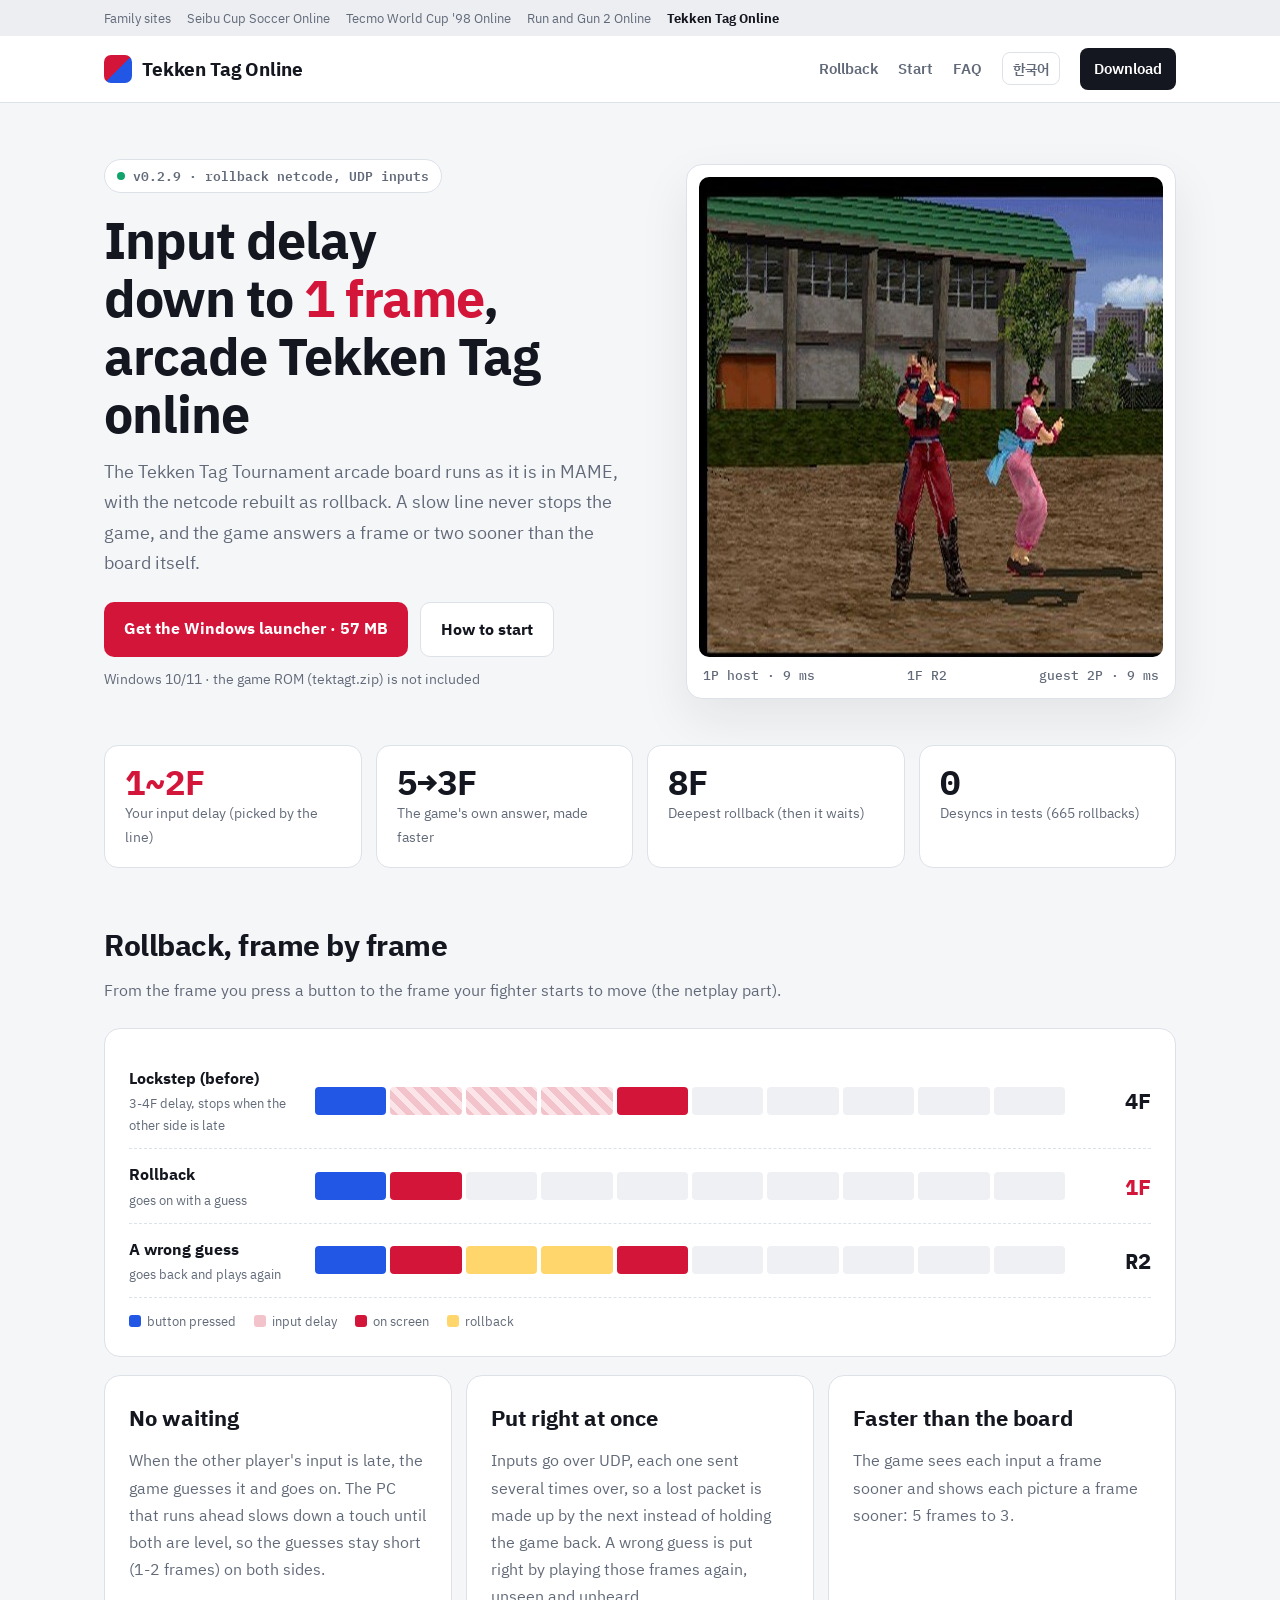
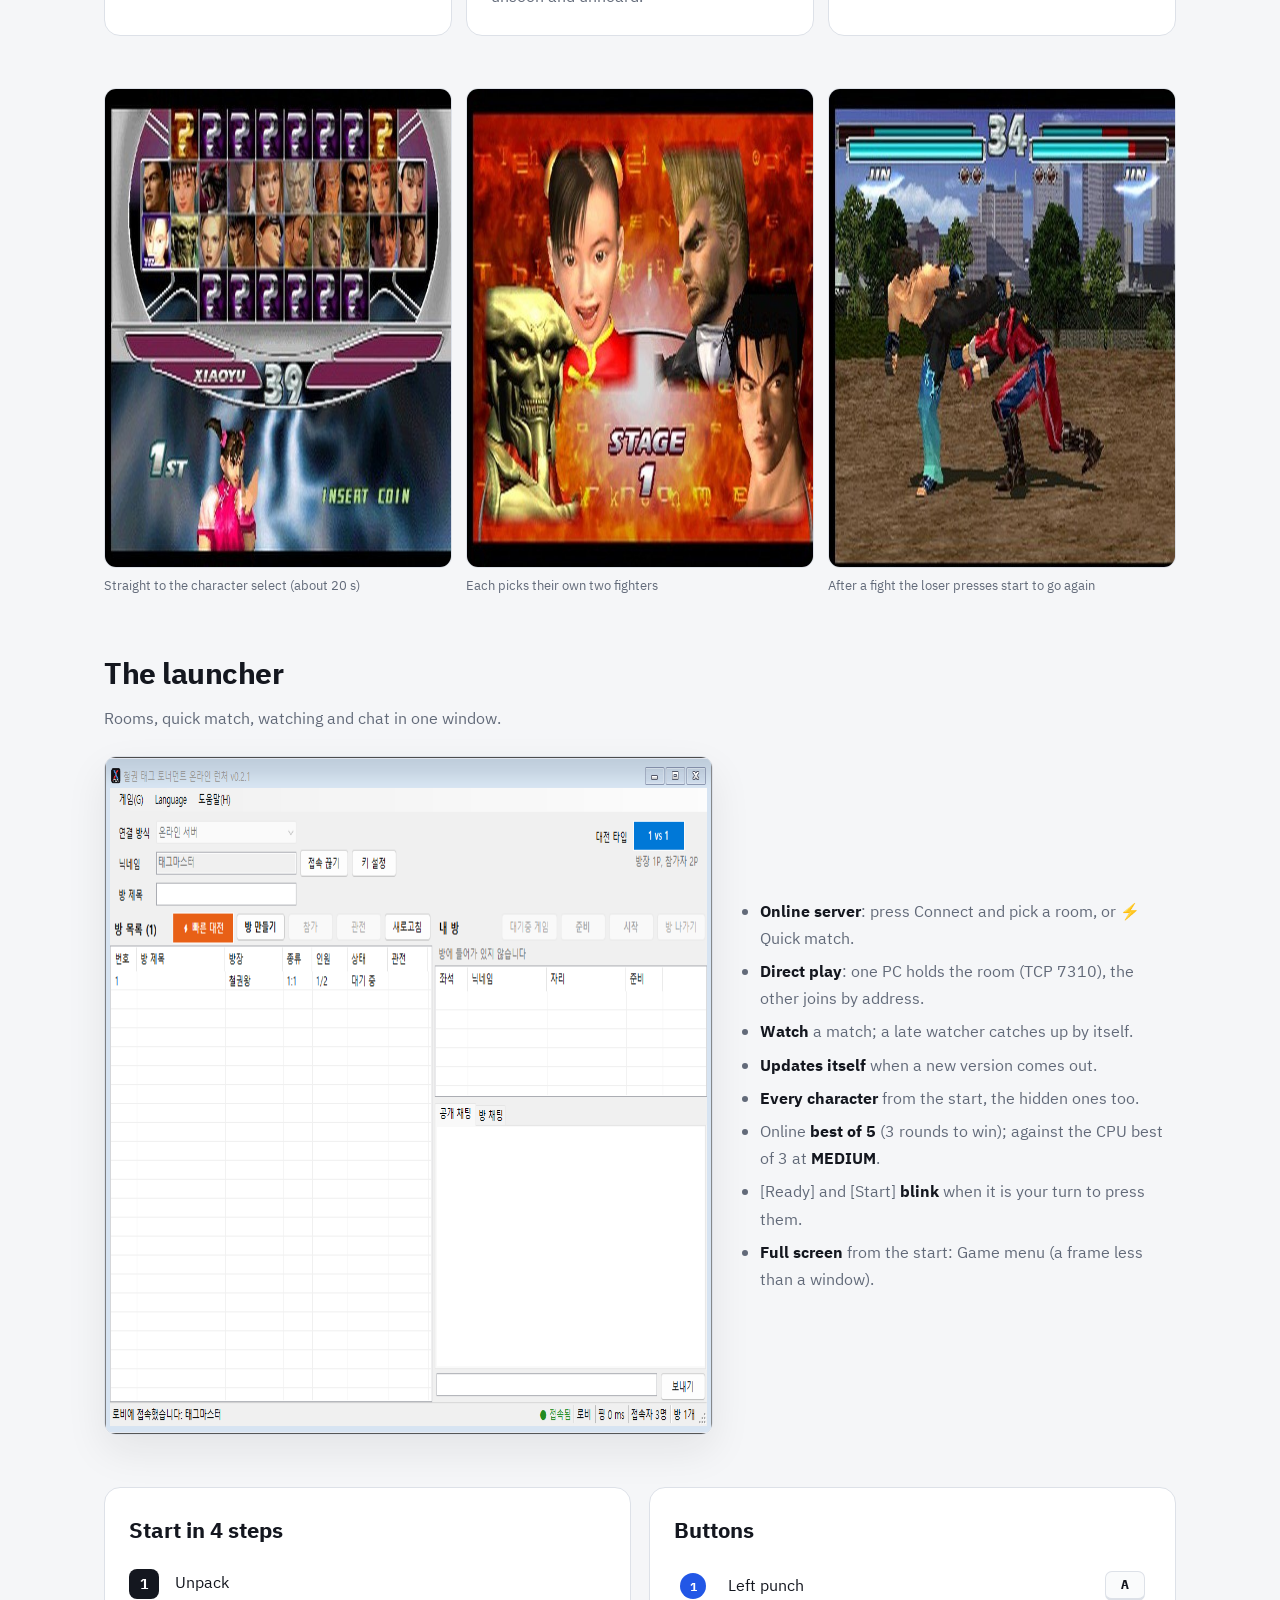
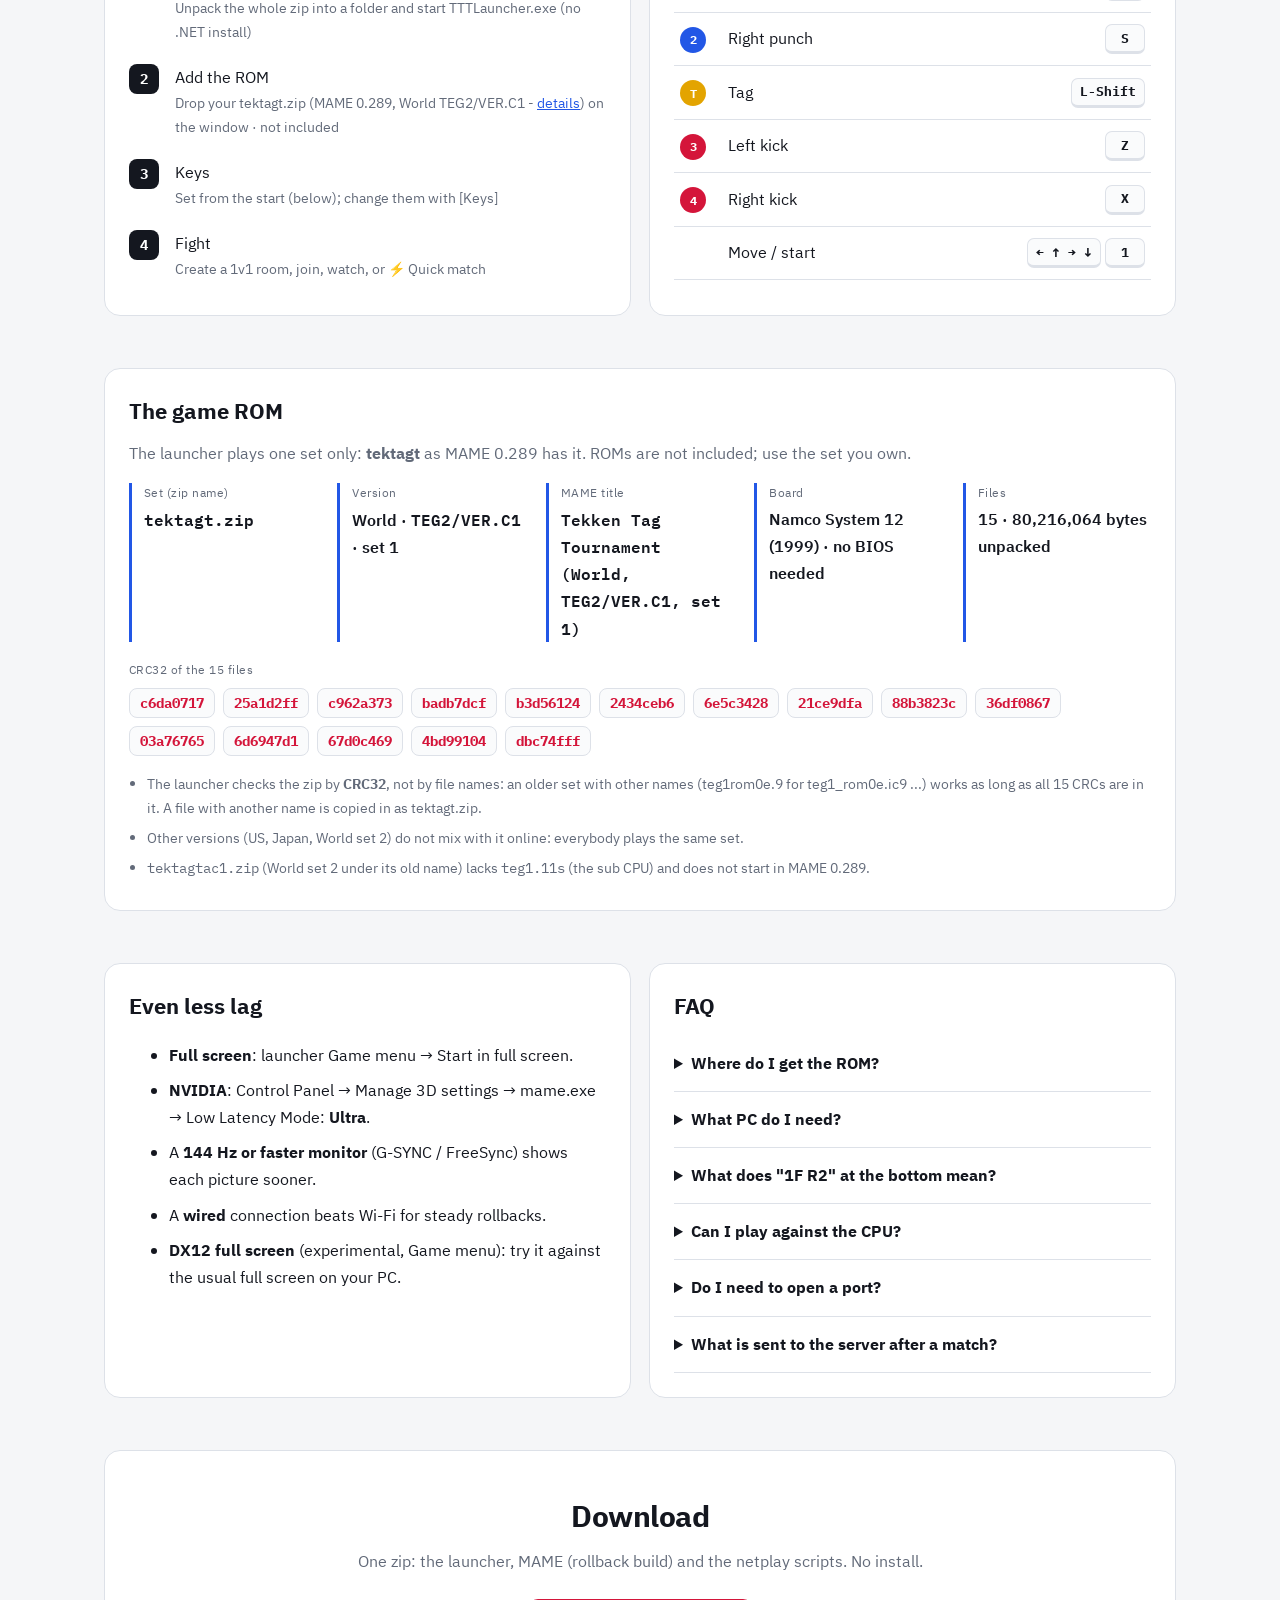
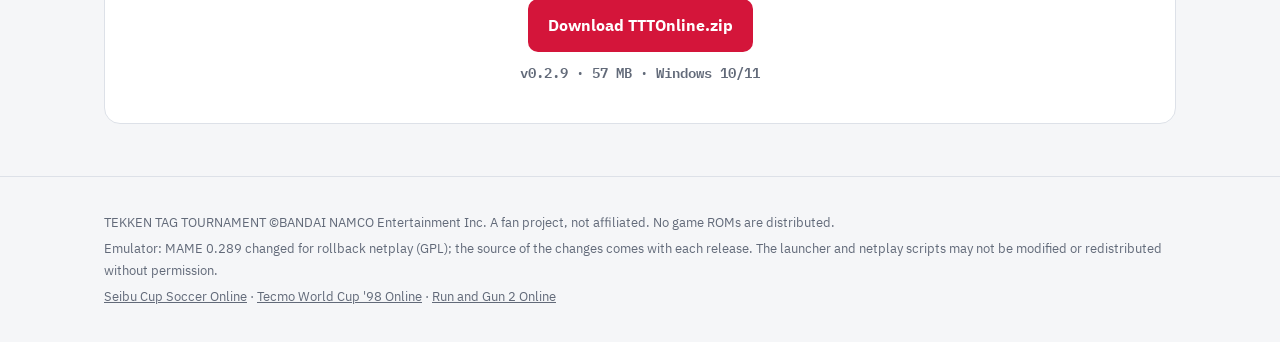
==== index.html @ 0d76d36f "Site: v0.2.9 features and FAQ Co-Authored-By: Claude Opus 5.5 <noreply@anthropic.com>" ====
﻿<!doctype html>
<html lang="ko">
<head>
<meta charset="utf-8">
<meta name="viewport" content="width=device-width,initial-scale=1">
<title>철권 태그 토너먼트 온라인 · 롤백 넷코드</title>
<meta name="description" content="오락실 철권 태그 토너먼트를 온라인 1:1로. 롤백 넷코드, 입력 지연 1~2프레임, 무설치 Windows 런처.">
<link rel="icon" href="favicon.svg" type="image/svg+xml">
<link rel="preconnect" href="https://fonts.googleapis.com"><link rel="preconnect" href="https://fonts.gstatic.com" crossorigin>
<link rel="stylesheet" href="https://fonts.googleapis.com/css2?family=IBM+Plex+Mono:wght@500;700&family=IBM+Plex+Sans+KR:wght@400;600;700&display=swap">
<link rel="stylesheet" href="style.css">
</head>
<body>
<div class="fam"><div class="wrap">
  <span data-en="Family sites">패밀리 사이트</span>
  <a href="https://seibucup.online/" data-en="Seibu Cup Soccer Online">세이부 컵 사커 온라인</a>
  <a href="https://twc98.seibucup.online/" data-en="Tecmo World Cup '98 Online">테크모 월드컵 98 온라인</a>
  <a href="https://rg2.seibucup.online/" data-en="Run and Gun 2 Online">런앤건2 온라인</a>
  <b data-en="Tekken Tag Online">철권 태그 온라인</b>
</div></div>

<nav><div class="wrap">
  <a class="logo" href="#"><i></i><span data-en="Tekken Tag Online">철권 태그 온라인</span></a>
  <div class="menu">
    <a href="#rollback" data-en="Rollback">롤백</a>
    <a href="#start" data-en="Start">시작하기</a>
    <a href="#faq" data-en="FAQ">자주 묻는 질문</a>
    <button id="lang" type="button">English</button>
    <a class="dl dlbtn" href="#download" data-en="Download">다운로드</a>
  </div>
</div></nav>

<header class="wrap hero">
  <div>
    <span class="pill"><b></b><span data-en="v0.2.9 · rollback netcode, UDP inputs">v0.2.9 · 롤백 넷코드 · UDP 입력</span></span>
    <h1 data-en="Input delay down to <em>1 frame</em>,<br>arcade Tekken Tag online">입력 지연 <em>1프레임</em>까지,<br>오락실 철권 태그 온라인</h1>
    <p class="lead" data-en="The Tekken Tag Tournament arcade board runs as it is in MAME, with the netcode rebuilt as rollback. A slow line never stops the game, and the game answers a frame or two sooner than the board itself.">철권 태그 토너먼트 기판을 MAME로 그대로 돌리고, 넷코드는 롤백으로 다시 만들었습니다. 상대 회선이 늦어도 게임은 멈추지 않고, 게임 반응도 원래 기판보다 빨라졌습니다.</p>
    <div class="cta">
      <a class="btn p dlbtn" href="#download" data-en="Get the Windows launcher · 57 MB">Windows 런처 받기 · 57MB</a>
      <a class="btn s" href="#start" data-en="How to start">시작하는 법</a>
    </div>
    <p class="note" data-en="Windows 10/11 · the game ROM (tektagt.zip) is not included">Windows 10/11 · 게임 롬(tektagt.zip)은 들어 있지 않습니다</p>
  </div>
  <div class="shot"><img src="shot_fight.jpg" alt="" width="640" height="480"><div class="cap"><span data-en="1P host · 9 ms">1P 방장 · 9 ms</span><span>1F R2</span><span data-en="guest 2P · 9 ms">손님 2P · 9 ms</span></div></div>
</header>

<div class="wrap"><div class="kpis">
  <div class="kpi"><div class="v a">1~2F</div><div class="kl" data-en="Your input delay (picked by the line)">내 입력 지연 (회선에 맞춰 자동)</div></div>
  <div class="kpi"><div class="v">5→3F</div><div class="kl" data-en="The game's own answer, made faster">게임 자체 반응, 기판보다 빠르게</div></div>
  <div class="kpi"><div class="v">8F</div><div class="kl" data-en="Deepest rollback (then it waits)">최대 되감기 (넘으면 잠시 대기)</div></div>
  <div class="kpi"><div class="v">0</div><div class="kl" data-en="Desyncs in tests (665 rollbacks)">시험 중 어긋남 (되감기 665회)</div></div>
</div></div>

<section id="rollback"><div class="wrap">
  <h2 data-en="Rollback, frame by frame">프레임으로 보는 롤백</h2>
  <p class="sub" data-en="From the frame you press a button to the frame your fighter starts to move (the netplay part).">버튼을 누른 프레임부터 내 캐릭터가 움직이기 시작하는 프레임까지 (넷플레이가 더하는 부분).</p>
  <div class="card timeline">
    <div class="row"><div class="name"><span data-en="Lockstep (before)">예전 (락스텝)</span><small data-en="3-4F delay, stops when the other side is late">입력 지연 3~4F, 상대가 늦으면 멈춤</small></div><div class="frames"><i class="in"></i><i class="wait"></i><i class="wait"></i><i class="wait"></i><i class="out"></i><i></i><i></i><i></i><i></i><i></i></div><div class="val">4F</div></div>
    <div class="row"><div class="name"><span data-en="Rollback">롤백</span><small data-en="goes on with a guess">예측으로 먼저 진행</small></div><div class="frames"><i class="in"></i><i class="out"></i><i></i><i></i><i></i><i></i><i></i><i></i><i></i><i></i></div><div class="val" style="color:var(--acc)">1F</div></div>
    <div class="row"><div class="name"><span data-en="A wrong guess">예측이 틀리면</span><small data-en="goes back and plays again">되감아 다시 계산</small></div><div class="frames"><i class="in"></i><i class="out"></i><i class="rb"></i><i class="rb"></i><i class="out"></i><i></i><i></i><i></i><i></i><i></i></div><div class="val">R2</div></div>
    <div class="legend"><span style="--c:var(--acc2)" data-en="button pressed">버튼 누름</span><span style="--c:var(--wait)" data-en="input delay">입력 지연</span><span style="--c:var(--acc)" data-en="on screen">화면에 반영</span><span style="--c:var(--rb)" data-en="rollback">되감기</span></div>
  </div>
  <div class="grid3" style="margin-top:18px">
    <div class="card"><h3 data-en="No waiting">기다리지 않음</h3><p class="sub" style="margin:0" data-en="When the other player's input is late, the game guesses it and goes on. The PC that runs ahead slows down a touch until both are level, so the guesses stay short (1-2 frames) on both sides.">상대 입력이 늦으면 예측해서 계속 진행합니다. 앞서 나간 쪽이 아주 살짝 느려져 양쪽을 맞추므로, 예측이 양쪽 모두 1~2프레임으로 짧게 유지됩니다.</p></div>
    <div class="card"><h3 data-en="Put right at once">바로 바로잡기</h3><p class="sub" style="margin:0" data-en="Inputs go over UDP, each one sent several times over, so a lost packet is made up by the next instead of holding the game back. A wrong guess is put right by playing those frames again, unseen and unheard.">입력은 UDP로 여러 번 겹쳐 보내, 패킷 하나가 사라져도 다음 패킷이 채웁니다. 예측이 틀리면 그 프레임들을 화면과 소리 없이 다시 계산해 바로잡습니다.</p></div>
    <div class="card"><h3 data-en="Faster than the board">기판보다 빠른 반응</h3><p class="sub" style="margin:0" data-en="The game sees each input a frame sooner and shows each picture a frame sooner: 5 frames to 3.">게임이 입력을 한 프레임 일찍 읽고, 완성된 화면도 한 프레임 일찍 보여 줍니다. 5프레임 → 3프레임.</p></div>
  </div>
</div></section>

<section style="padding-top:0"><div class="wrap">
  <div class="grid3 gallery">
    <figure><img src="shot_select.jpg" alt="" width="640" height="480"><figcaption data-en="Straight to the character select (about 20 s)">캐릭터 선택까지 자동 (약 20초)</figcaption></figure>
    <figure><img src="shot_intro.jpg" alt="" width="640" height="480"><figcaption data-en="Each picks their own two fighters">캐릭터 두 명은 각자 선택</figcaption></figure>
    <figure><img src="shot_hit.jpg" alt="" width="640" height="480"><figcaption data-en="After a fight the loser presses start to go again">한 판이 끝나면 진 쪽이 시작 버튼으로 바로 재대결</figcaption></figure>
  </div>
</div></section>

<section id="start" style="padding-top:0"><div class="wrap">
  <h2 data-en="The launcher">런처</h2>
  <p class="sub" data-en="Rooms, quick match, watching and chat in one window.">방 만들기, 빠른 대전, 관전, 채팅을 한 창에서.</p>
  <div class="launcher">
    <img src="shot_launcher.png" alt="" width="996" height="679">
    <ul>
      <li data-en="<b>Online server</b>: press Connect and pick a room, or ⚡ Quick match.">⚡<b>빠른 대전</b> 또는 방 목록에서 골라 참가</li>
      <li data-en="<b>Direct play</b>: one PC holds the room (TCP 7310), the other joins by address.">서버 없이 <b>직접 연결</b>도 가능 (방장 TCP 7310)</li>
      <li data-en="<b>Watch</b> a match; a late watcher catches up by itself.">경기 <b>관전</b> · 늦게 들어와도 알아서 따라잡기</li>
      <li data-en="<b>Updates itself</b> when a new version comes out.">새 버전이 나오면 <b>자동 업데이트</b></li>
      <li data-en="<b>Every character</b> from the start, the hidden ones too.">숨겨진 캐릭터까지 <b>전 캐릭터</b>를 처음부터 선택</li>
      <li data-en="Online <b>best of 5</b> (3 rounds to win); against the CPU best of 3 at <b>MEDIUM</b>.">온라인 대전 <b>5판 3선승</b> · 컴퓨터 대전 3판 2선승 (난이도 <b>MEDIUM</b>)</li>
      <li data-en="[Ready] and [Start] <b>blink</b> when it is your turn to press them.">누를 차례가 되면 <b>준비·시작 버튼이 깜빡임</b></li>
      <li data-en="<b>Full screen</b> from the start: Game menu (a frame less than a window).">게임 메뉴의 <b>전체 화면으로 시작</b> (창 모드보다 1프레임 빠름)</li>
    </ul>
  </div>
</div></section>

<section style="padding-top:0"><div class="wrap grid2">
  <div class="card"><h3 data-en="Start in 4 steps">4단계로 시작하기</h3><ol class="steps">
    <li><b>1</b><div data-en="Unpack<span>Unpack the whole zip into a folder and start TTTLauncher.exe (no .NET install)</span>">압축 풀기<span>폴더에 모두 풀고 TTTLauncher.exe 실행 (.NET 설치 필요 없음)</span></div></li>
    <li><b>2</b><div data-en="Add the ROM<span>Drop your tektagt.zip (MAME 0.289, World TEG2/VER.C1 - <a href=#rom>details</a>) on the window · not included</span>">롬 넣기<span>가지고 있는 tektagt.zip (MAME 0.289, 세계판 TEG2/VER.C1 · <a href="#rom">자세히</a>)을 창에 끌어다 놓기 · 롬은 미포함</span></div></li>
    <li><b>3</b><div data-en="Keys<span>Set from the start (below); change them with [Keys]</span>">키 확인<span>기본 키가 이미 설정되어 있습니다 (오른쪽 표) · 바꾸려면 [키 설정]</span></div></li>
    <li><b>4</b><div data-en="Fight<span>Create a 1v1 room, join, watch, or ⚡ Quick match</span>">대전<span>1:1 방 만들기 · 참가 · 관전 · ⚡빠른 대전</span></div></li>
  </ol></div>
  <div class="card"><h3 data-en="Buttons">버튼</h3><table class="keys">
    <tr><td><span class="dot" style="background:var(--acc2)">1</span></td><td data-en="Left punch">왼손</td><td><span class="k">A</span></td></tr>
    <tr><td><span class="dot" style="background:var(--acc2)">2</span></td><td data-en="Right punch">오른손</td><td><span class="k">S</span></td></tr>
    <tr><td><span class="dot" style="background:var(--gold)">T</span></td><td data-en="Tag">태그</td><td><span class="k">L-Shift</span></td></tr>
    <tr><td><span class="dot" style="background:var(--acc)">3</span></td><td data-en="Left kick">왼발</td><td><span class="k">Z</span></td></tr>
    <tr><td><span class="dot" style="background:var(--acc)">4</span></td><td data-en="Right kick">오른발</td><td><span class="k">X</span></td></tr>
    <tr><td></td><td data-en="Move / start">이동 / 시작</td><td><span class="k">← ↑ → ↓</span> <span class="k">1</span></td></tr>
  </table></div>
</div></section>

<section id="rom" style="padding-top:0"><div class="wrap"><div class="card romcard">
  <h3 data-en="The game ROM">게임 롬 정보</h3>
  <p class="sub" data-en="The launcher plays one set only: <b>tektagt</b> as MAME 0.289 has it. ROMs are not included; use the set you own.">런처는 MAME 0.289의 <b>tektagt</b> 세트 하나만 씁니다. 롬은 배포하지 않으니 가지고 계신 롬을 쓰세요.</p>
  <dl class="rommeta">
    <div><dt data-en="Set (zip name)">세트 (zip 이름)</dt><dd class="mono">tektagt.zip</dd></div>
    <div><dt data-en="Version">버전</dt><dd data-en="World · <span class=mono>TEG2/VER.C1</span> · set 1">세계판 · <span class="mono">TEG2/VER.C1</span> · set 1</dd></div>
    <div><dt data-en="MAME title">MAME 표기</dt><dd class="mono">Tekken Tag Tournament (World, TEG2/VER.C1, set 1)</dd></div>
    <div><dt data-en="Board">기판</dt><dd data-en="Namco System 12 (1999) · no BIOS needed">남코 System 12 (1999) · BIOS 필요 없음</dd></div>
    <div><dt data-en="Files">파일</dt><dd data-en="15 · 80,216,064 bytes unpacked">15개 · 압축 풀면 80,216,064 바이트</dd></div>
  </dl>
  <p class="crchead" data-en="CRC32 of the 15 files">15개 파일의 CRC32</p>
  <ul class="crclist"><li>c6da0717</li><li>25a1d2ff</li><li>c962a373</li><li>badb7dcf</li><li>b3d56124</li><li>2434ceb6</li><li>6e5c3428</li><li>21ce9dfa</li><li>88b3823c</li><li>36df0867</li><li>03a76765</li><li>6d6947d1</li><li>67d0c469</li><li>4bd99104</li><li>dbc74fff</li></ul>
  <ul class="romnotes">
    <li data-en="The launcher checks the zip by <b>CRC32</b>, not by file names: an older set with other names (teg1rom0e.9 for teg1_rom0e.ic9 ...) works as long as all 15 CRCs are in it. A file with another name is copied in as tektagt.zip.">런처는 파일 이름이 아니라 <b>CRC32</b>로 확인합니다. 예전 이름(teg1_rom0e.ic9 대신 teg1rom0e.9 등)의 롬도 15개 CRC가 모두 있으면 됩니다. 다른 이름의 zip은 tektagt.zip 으로 복사해 넣습니다.</li>
    <li data-en="Other versions (US, Japan, World set 2) do not mix with it online: everybody plays the same set.">다른 판(미국판, 일본판, 세계판 set 2)은 온라인에서 함께 쓸 수 없습니다. 모두 같은 세트로 대전합니다.</li>
    <li data-en="<span class=mono>tektagtac1.zip</span> (World set 2 under its old name) lacks <span class=mono>teg1.11s</span> (the sub CPU) and does not start in MAME 0.289."><span class="mono">tektagtac1.zip</span> (세계판 set 2의 예전 이름)에는 보조 CPU 롬 <span class="mono">teg1.11s</span>가 없어 MAME 0.289에서 실행되지 않습니다.</li>
  </ul>
</div></div></section>

<section style="padding-top:0"><div class="wrap grid2">
  <div class="card tips"><h3 data-en="Even less lag">지연을 더 줄이려면</h3><ul>
    <li data-en="<b>Full screen</b>: launcher Game menu → Start in full screen.">런처 게임 메뉴 → <b>전체 화면으로 시작</b></li>
    <li data-en="<b>NVIDIA</b>: Control Panel → Manage 3D settings → mame.exe → Low Latency Mode: <b>Ultra</b>.">엔비디아 제어판 → 3D 설정 관리 → mame.exe → 짧은 지연 시간 모드 <b>울트라</b></li>
    <li data-en="A <b>144 Hz or faster monitor</b> (G-SYNC / FreeSync) shows each picture sooner.">144Hz 이상 <b>고주사율 모니터</b> (G-SYNC / FreeSync)</li>
    <li data-en="A <b>wired</b> connection beats Wi-Fi for steady rollbacks.">와이파이보다 <b>유선 랜</b>이 되감기가 적습니다</li>
    <li data-en="<b>DX12 full screen</b> (experimental, Game menu): try it against the usual full screen on your PC.">게임 메뉴의 <b>DX12 전체 화면</b>(시험): 내 PC에서 기본 전체 화면과 비교해 보세요</li>
  </ul></div>
  <div class="card faq" id="faq"><h3 data-en="FAQ">자주 묻는 질문</h3>
    <details><summary data-en="Where do I get the ROM?">롬은 어디서 구하나요?</summary><p data-en="It is not included and cannot be shared here. Use the tektagt set (MAME 0.289, World TEG2/VER.C1) you own; the launcher checks its 15 files by CRC (<a href=#rom>list</a>).">배포하지 않습니다. 가지고 계신 tektagt (MAME 0.289, 세계판 TEG2/VER.C1) 롬을 쓰세요. 런처가 15개 파일을 CRC로 확인합니다 (<a href="#rom">목록</a>).</p></details>
    <details><summary data-en="What PC do I need?">PC 사양은 어느 정도 필요한가요?</summary><p data-en="Windows 10/11. Rollback plays frames again when a guess was wrong, so a faster CPU means smoother play; a slower PC picks a 2-frame delay by itself.">Windows 10/11. 예측이 틀리면 프레임을 다시 계산하므로 CPU가 빠를수록 부드럽습니다. PC가 버거우면 입력 지연을 자동으로 2프레임으로 올립니다.</p></details>
    <details><summary data-en="What does &quot;1F R2&quot; at the bottom mean?">화면 아래 "1F R2"는 무엇인가요?</summary><p data-en="Your input delay (1 frame) and the deepest recent rollback (2 frames).">내 입력 지연(1프레임)과 최근 가장 깊은 되감기(2프레임)입니다.</p></details>
    <details><summary data-en="Can I play against the CPU?">CPU와 할 수 있나요?</summary><p data-en="While waiting for an opponent, [Play while waiting] starts a game on your own: best of 3 at MEDIUM, every character open.">상대를 기다리는 동안 [대기중 게임]으로 혼자 할 수 있습니다. 3판 2선승, 난이도 MEDIUM, 전 캐릭터 선택 가능.</p></details>
    <details><summary data-en="Do I need to open a port?">포트를 열어야 하나요?</summary><p data-en="No - you only connect out to the server (TCP and UDP 47800). Where UDP is blocked (some office or school networks) the game goes over TCP only and still plays, with more rollbacks on a lossy line. Only the host of a direct game opens TCP 7310.">아니요. 서버(TCP·UDP 47800)로 나가는 연결만 씁니다. 회사·학교망처럼 UDP가 막힌 곳에서는 TCP로만 동작해서 대전은 되지만, 패킷이 잘 사라지는 회선에서는 되감기가 늘 수 있습니다. 직접 연결의 방장만 TCP 7310을 엽니다.</p></details>
    <details><summary data-en="What is sent to the server after a match?">경기 뒤 서버에 무엇이 남나요?</summary><p data-en="One line about how the connection went - rollback counts and depth, waits, round trip, whether UDP worked - with your nickname, to find and fix bad connections. No game inputs or recordings.">연결이 어땠는지 한 줄이 닉네임과 함께 남습니다. 되감기 횟수와 깊이, 대기, 왕복 시간, UDP 작동 여부 같은 내용이고, 나쁜 연결을 찾아 고치는 데만 씁니다. 게임 입력이나 녹화는 남기지 않습니다.</p></details>
  </div>
</div></section>

<section id="download" class="download" style="padding-top:0"><div class="wrap"><div class="card">
  <h2 data-en="Download">다운로드</h2>
  <p class="sub" data-en="One zip: the launcher, MAME (rollback build) and the netplay scripts. No install.">압축 파일 하나에 런처, MAME(롤백 빌드), 넷플레이 스크립트가 들어 있습니다. 설치 없음.</p>
  <a class="btn p dlbtn" href="#download" data-en="Download TTTOnline.zip">TTTOnline.zip 다운로드</a>
  <div class="size">v0.2.9 · 57 MB · Windows 10/11</div>
  <p class="note" id="dlnote" hidden data-en="The download opens soon.">다운로드는 곧 열립니다.</p>
</div></div></section>

<footer><div class="wrap">
  <p data-en="TEKKEN TAG TOURNAMENT ©BANDAI NAMCO Entertainment Inc. A fan project, not affiliated. No game ROMs are distributed.">TEKKEN TAG TOURNAMENT ©BANDAI NAMCO Entertainment Inc. 팬 프로젝트이며 공식과 관계없습니다. 게임 롬은 배포하지 않습니다.</p>
  <p data-en="Emulator: MAME 0.289 changed for rollback netplay (GPL); the source of the changes comes with each release. The launcher and netplay scripts may not be modified or redistributed without permission.">에뮬레이터: MAME 0.289 롤백 빌드 (GPL), 고친 부분의 소스는 <a href="https://github.com/TheGuyV/tekkentag/releases">릴리스</a>와 함께 공개합니다. 런처와 넷플레이 스크립트는 허락 없이 수정·재배포할 수 없습니다.</p>
  <p><a href="https://seibucup.online/" data-en="Seibu Cup Soccer Online">세이부 컵 사커 온라인</a> · <a href="https://twc98.seibucup.online/" data-en="Tecmo World Cup '98 Online">테크모 월드컵 98 온라인</a> · <a href="https://rg2.seibucup.online/" data-en="Run and Gun 2 Online">런앤건2 온라인</a></p>
</div></footer>
<script src="site.js"></script>
</body>
</html>
---- style.css ----
:root {
  --bg: #f5f6f8; --card: #fff; --line: #dde1e8; --ink: #14171f; --dim: #626a79; --acc: #d4153a; --acc2: #2257e6;
  --ok: #11a36a; --gold: #e3a400; --wait: #f2c3cb; --rb: #ffd66b;
}
* { box-sizing: border-box; }
html { scroll-behavior: smooth; }
body { margin: 0; background: var(--bg); color: var(--ink); font: 16px/1.7 "IBM Plex Sans KR", "Malgun Gothic", sans-serif; word-break: keep-all; }
a { color: var(--acc2); }
img { max-width: 100%; }
.mono { font-family: "IBM Plex Mono", ui-monospace, monospace; }
.wrap { max-width: 1120px; margin: 0 auto; padding-inline: 24px; }

.fam { font-size: 13px; color: var(--dim); background: #eceef2; }
.fam .wrap { display: flex; gap: 6px 16px; padding-block: 7px; flex-wrap: wrap; }
.fam a { color: var(--dim); text-decoration: none; }
.fam a:hover { color: var(--ink); }
.fam b { color: var(--ink); }

nav { position: sticky; top: 0; z-index: 10; background: rgba(255,255,255,.92); backdrop-filter: blur(8px); border-bottom: 1px solid var(--line); }
nav .wrap { display: flex; justify-content: space-between; align-items: center; padding-block: 12px; gap: 16px; }
.logo { font-weight: 700; font-size: 19px; display: flex; gap: 10px; align-items: center; color: var(--ink); text-decoration: none; white-space: nowrap; }
.logo i { width: 28px; height: 28px; border-radius: 7px; background: linear-gradient(135deg, var(--acc) 50%, var(--acc2) 50%); display: inline-block; }
.menu { display: flex; align-items: center; gap: 4px 20px; flex-wrap: wrap; justify-content: flex-end; }
.menu a { color: var(--dim); text-decoration: none; font-weight: 600; font-size: 15px; }
.menu a:hover { color: var(--ink); }
.menu a.dl { background: var(--ink); color: #fff; padding: 8px 14px; border-radius: 8px; }
.menu button { font: 600 14px "IBM Plex Sans KR", sans-serif; background: none; border: 1px solid var(--line); border-radius: 8px; padding: 6px 10px; cursor: pointer; color: var(--dim); }

.hero { padding-block: 56px 40px; display: grid; grid-template-columns: 1.1fr 1fr; gap: 44px; align-items: center; }
.pill { display: inline-flex; gap: 8px; align-items: center; font: 600 13px "IBM Plex Mono", monospace; background: #fff; border: 1px solid var(--line); border-radius: 99px; padding: 5px 12px; color: var(--dim); }
.pill b { width: 8px; height: 8px; border-radius: 50%; background: var(--ok); }
h1 { font-size: 52px; line-height: 1.12; margin: 18px 0 12px; letter-spacing: -1px; text-wrap: balance; }
h1 em { font-style: normal; color: var(--acc); }
.lead { color: var(--dim); font-size: 18px; max-width: 32em; margin: 0; }
.cta { display: flex; gap: 12px; margin-top: 24px; flex-wrap: wrap; }
.btn { text-decoration: none; font-weight: 700; padding: 13px 20px; border-radius: 10px; display: inline-block; }
.btn.p { background: var(--acc); color: #fff; }
.btn.s { background: #fff; color: var(--ink); border: 1px solid var(--line); }
.note { color: var(--dim); font-size: 14px; margin-top: 10px; }
.shot { background: var(--card); border: 1px solid var(--line); border-radius: 16px; padding: 12px; box-shadow: 0 20px 50px rgba(20,23,31,.08); }
.shot img { width: 100%; display: block; border-radius: 10px; }
.shot .cap { display: flex; justify-content: space-between; gap: 8px; font: 500 13px "IBM Plex Mono", monospace; color: var(--dim); padding: 10px 4px 2px; }

.kpis { display: grid; grid-template-columns: repeat(4, 1fr); gap: 14px; }
.kpi { background: var(--card); border: 1px solid var(--line); border-radius: 14px; padding: 18px 20px; }
.kpi .v { font: 700 34px/1.1 "IBM Plex Mono", monospace; }
.kpi .v.a { color: var(--acc); }
.kpi .kl { color: var(--dim); font-size: 14px; }

section { padding-block: 52px; }
h2 { font-size: 30px; margin: 0 0 6px; letter-spacing: -.5px; }
.sub { color: var(--dim); margin: 0 0 24px; }
.card { background: var(--card); border: 1px solid var(--line); border-radius: 16px; padding: 24px; }
.card h3 { font-size: 22px; margin: 0 0 10px; }

.timeline .row { display: grid; grid-template-columns: 170px 1fr 70px; gap: 16px; align-items: center; padding: 12px 0; border-bottom: 1px dashed var(--line); }
.timeline .row:last-of-type { border-bottom: 0; }
.row .name { font-weight: 700; }
.row .name small { display: block; font-weight: 400; color: var(--dim); font-size: 13px; }
.frames { display: grid; grid-template-columns: repeat(10, 1fr); gap: 4px; }
.frames i { height: 28px; border-radius: 4px; background: #eef0f4; }
.frames i.in { background: var(--acc2); }
.frames i.wait { background: repeating-linear-gradient(45deg, var(--wait) 0 6px, #fbe5e9 6px 12px); }
.frames i.out { background: var(--acc); }
.frames i.rb { background: var(--rb); }
.row .val { font: 700 22px "IBM Plex Mono", monospace; text-align: right; }
.legend { display: flex; gap: 6px 18px; margin-top: 12px; font-size: 13px; color: var(--dim); flex-wrap: wrap; }
.legend span::before { content: ""; display: inline-block; width: 12px; height: 12px; border-radius: 3px; margin-right: 6px; vertical-align: -1px; background: var(--c); }

.grid2 { display: grid; grid-template-columns: 1fr 1fr; gap: 18px; }
.grid3 { display: grid; grid-template-columns: repeat(3, 1fr); gap: 14px; }
.steps { margin: 0; padding: 0; list-style: none; }
.steps li { display: grid; grid-template-columns: 34px 1fr; gap: 12px; padding: 10px 0; }
.steps li b { width: 30px; height: 30px; border-radius: 8px; background: var(--ink); color: #fff; display: grid; place-items: center; font: 700 14px "IBM Plex Mono", monospace; }
.steps li span { color: var(--dim); display: block; font-size: 14px; }
table.keys { width: 100%; border-collapse: collapse; }
table.keys td { padding: 11px 6px; border-bottom: 1px solid var(--line); }
table.keys td:first-child { width: 48px; }
table.keys td:last-child { text-align: right; }
.k { display: inline-grid; place-items: center; min-width: 40px; height: 30px; padding: 0 8px; border-radius: 7px; border: 1px solid var(--line); border-bottom-width: 3px; font: 700 13px "IBM Plex Mono", monospace; background: #fafbfc; }
.dot { width: 26px; height: 26px; border-radius: 50%; display: inline-grid; place-items: center; color: #fff; font: 700 12px "IBM Plex Mono", monospace; }
.gallery img { width: 100%; display: block; border-radius: 12px; border: 1px solid var(--line); }
.gallery figure { margin: 0; }
.gallery figcaption { color: var(--dim); font-size: 13px; padding-top: 6px; }
.launcher { display: grid; grid-template-columns: 1.4fr 1fr; gap: 28px; align-items: center; }
.launcher img { border-radius: 12px; border: 1px solid var(--line); box-shadow: 0 16px 40px rgba(20,23,31,.08); display: block; width: 100%; }
.launcher ul { margin: 0; padding-left: 1.2em; color: var(--dim); }
.launcher li { margin: 6px 0; }
.launcher li b { color: var(--ink); }

.tips li { margin: 8px 0; }
.faq details { border-bottom: 1px solid var(--line); padding: 14px 0; }
.faq summary { font-weight: 700; cursor: pointer; }
.faq p { color: var(--dim); margin: 8px 0 0; }

.download { text-align: center; }
.download .card { padding: 40px 24px; }
.download .size { font: 600 14px "IBM Plex Mono", monospace; color: var(--dim); margin-top: 8px; }

footer { color: var(--dim); font-size: 13px; padding-block: 30px; border-top: 1px solid var(--line); }
footer p { margin: 4px 0; }
footer a { color: var(--dim); }

@media (max-width: 860px) {
  .hero, .grid2, .launcher { grid-template-columns: 1fr; }
  .kpis { grid-template-columns: repeat(2, 1fr); }
  .grid3 { grid-template-columns: 1fr; }
  h1 { font-size: 38px; }
  .timeline .row { grid-template-columns: 1fr; gap: 8px; }
  .row .val { text-align: left; }
  .menu a:not(.dl) { display: none; }
}

.romcard .sub { color: var(--dim); margin: 0 0 16px; }
.rommeta { display: grid; grid-template-columns: repeat(auto-fit, minmax(min(170px, 100%), 1fr)); gap: 10px 20px; margin: 0 0 18px; }
.rommeta div { border-left: 3px solid var(--acc2); padding-left: 12px; }
.rommeta dt { font-size: 12px; letter-spacing: .04em; color: var(--dim); }
.rommeta dd { margin: 2px 0 0; font-weight: 600; overflow-wrap: anywhere; }
.crchead { font-size: 12px; letter-spacing: .04em; color: var(--dim); margin: 0 0 8px; }
.crclist { list-style: none; margin: 0; padding: 0; display: flex; flex-wrap: wrap; gap: 8px; }
.crclist li { font: 700 14px "IBM Plex Mono", ui-monospace, monospace; color: var(--acc); background: #fafbfc; border: 1px solid var(--line); border-radius: 8px; padding: 5px 10px; font-variant-numeric: tabular-nums; }
.romnotes { margin: 16px 0 0; padding-left: 18px; color: var(--dim); font-size: 14px; }
.romnotes li { margin: 6px 0; }
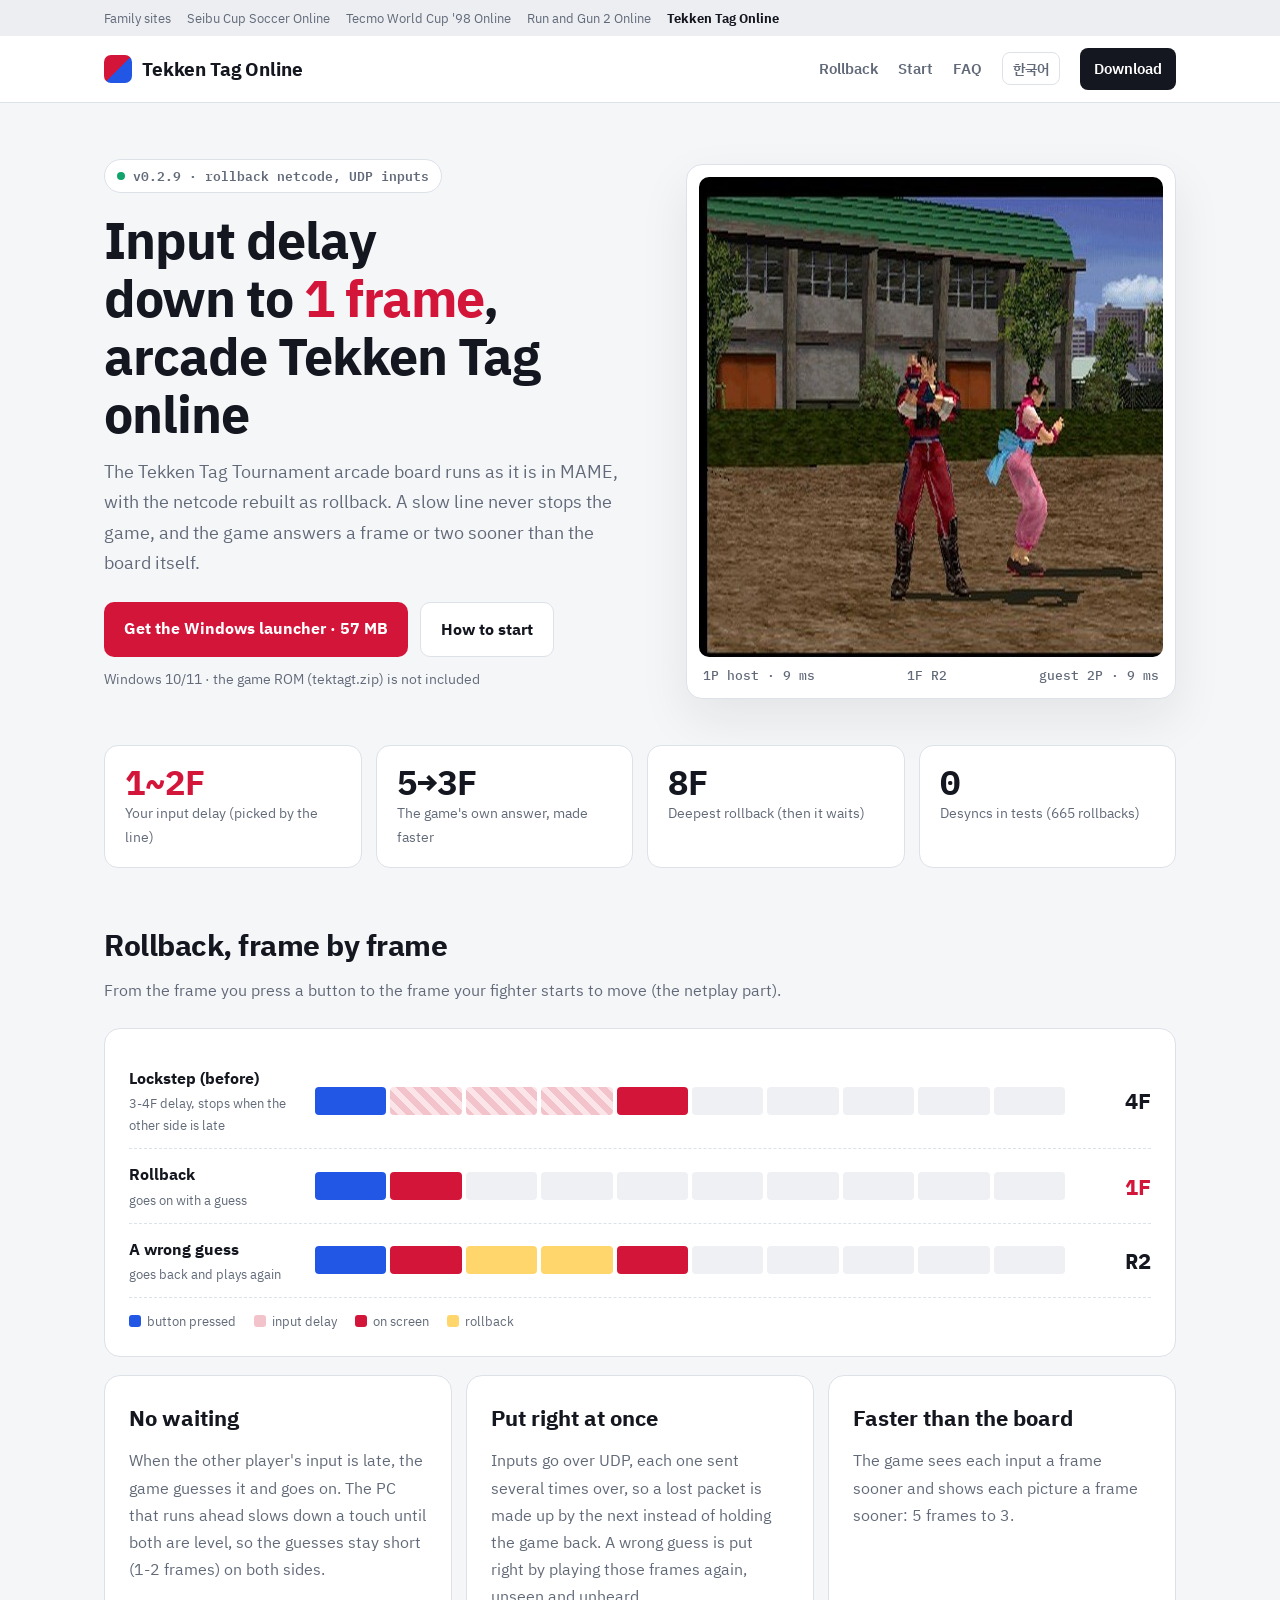
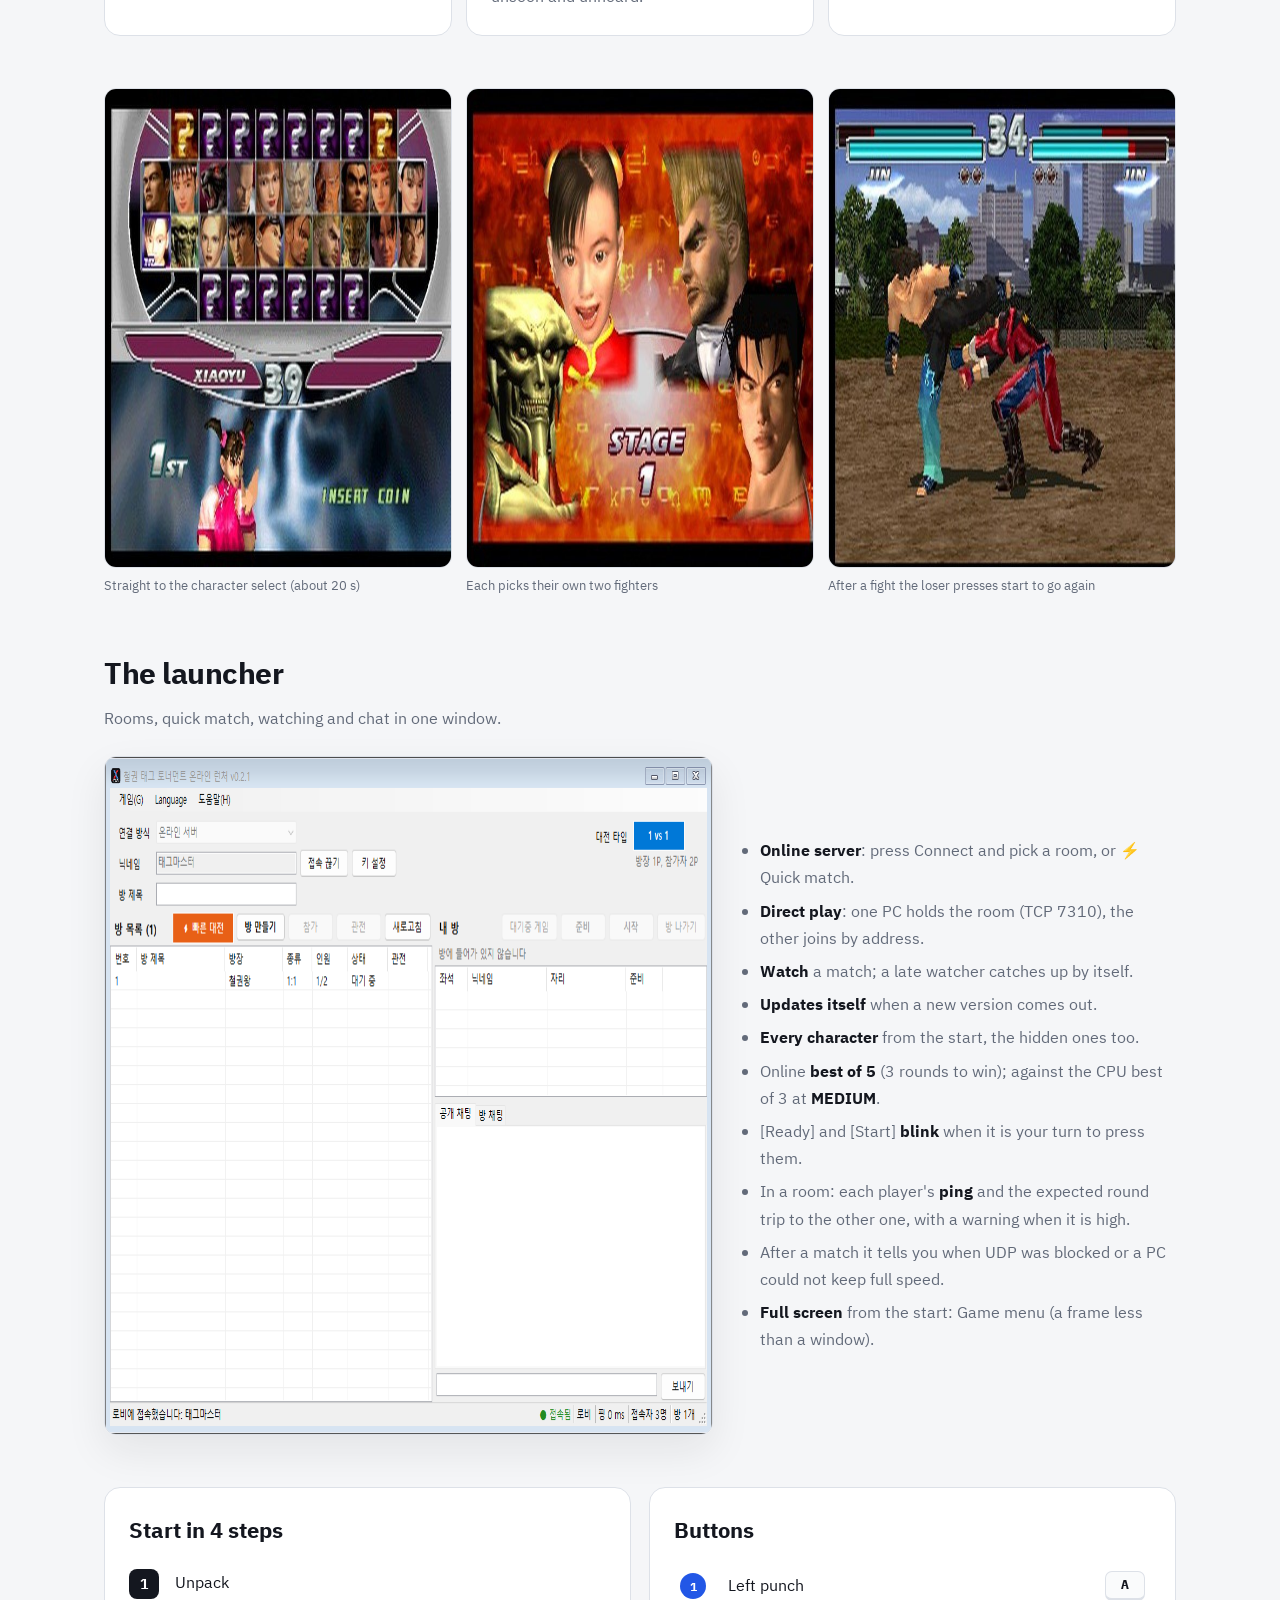
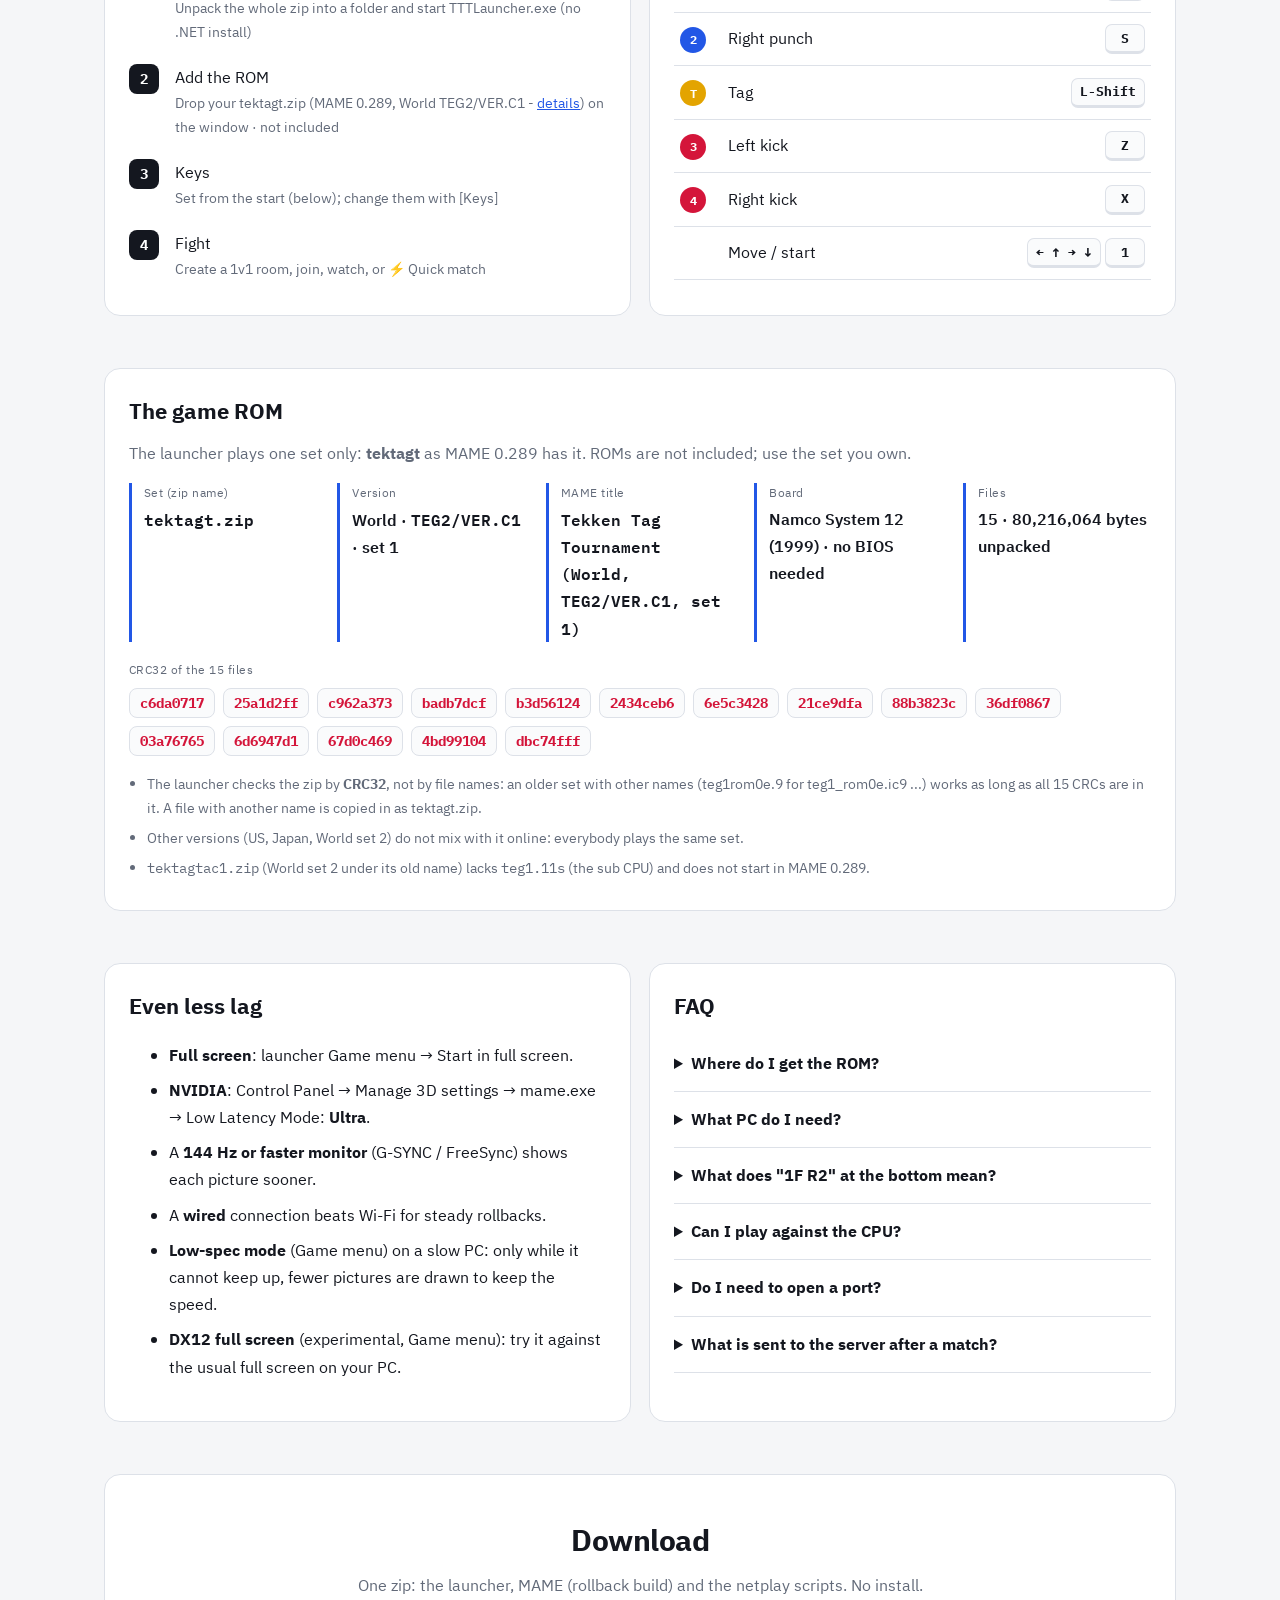
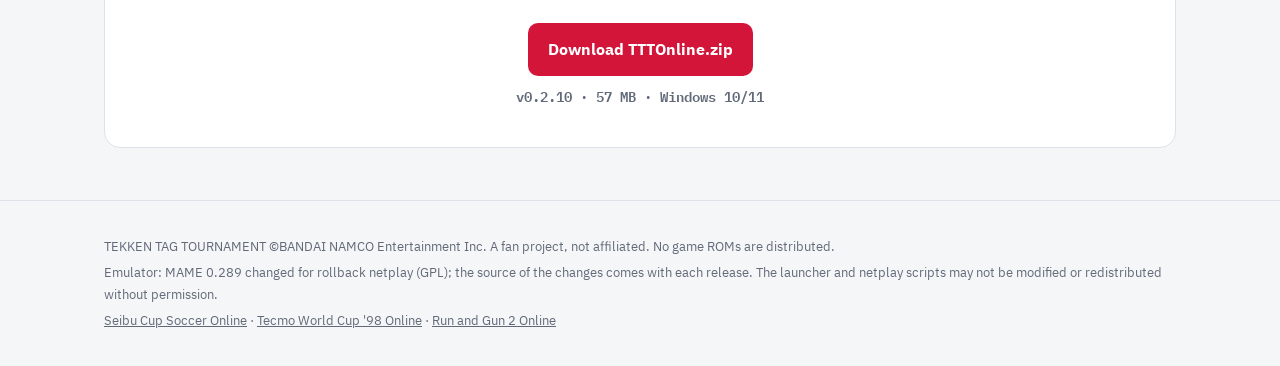
==== commit d9160fb3: "Release v0.2.10 Co-Authored-By: Claude Opus 5.5 <noreply@anthropic.com>" ====
--- a/index.html
+++ b/index.html
@@ -88,6 +88,8 @@
       <li data-en="<b>Every character</b> from the start, the hidden ones too.">숨겨진 캐릭터까지 <b>전 캐릭터</b>를 처음부터 선택</li>
       <li data-en="Online <b>best of 5</b> (3 rounds to win); against the CPU best of 3 at <b>MEDIUM</b>.">온라인 대전 <b>5판 3선승</b> · 컴퓨터 대전 3판 2선승 (난이도 <b>MEDIUM</b>)</li>
       <li data-en="[Ready] and [Start] <b>blink</b> when it is your turn to press them.">누를 차례가 되면 <b>준비·시작 버튼이 깜빡임</b></li>
+      <li data-en="In a room: each player's <b>ping</b> and the expected round trip to the other one, with a warning when it is high.">방 안에서 <b>각자의 핑</b>과 상대와의 예상 핑 표시 (높으면 경고)</li>
+      <li data-en="After a match it tells you when UDP was blocked or a PC could not keep full speed.">경기 뒤 UDP가 막혔거나 PC가 속도를 못 따라갔으면 알려 줌</li>
       <li data-en="<b>Full screen</b> from the start: Game menu (a frame less than a window).">게임 메뉴의 <b>전체 화면으로 시작</b> (창 모드보다 1프레임 빠름)</li>
     </ul>
   </div>
@@ -135,12 +137,13 @@
     <li data-en="<b>NVIDIA</b>: Control Panel → Manage 3D settings → mame.exe → Low Latency Mode: <b>Ultra</b>.">엔비디아 제어판 → 3D 설정 관리 → mame.exe → 짧은 지연 시간 모드 <b>울트라</b></li>
     <li data-en="A <b>144 Hz or faster monitor</b> (G-SYNC / FreeSync) shows each picture sooner.">144Hz 이상 <b>고주사율 모니터</b> (G-SYNC / FreeSync)</li>
     <li data-en="A <b>wired</b> connection beats Wi-Fi for steady rollbacks.">와이파이보다 <b>유선 랜</b>이 되감기가 적습니다</li>
+    <li data-en="<b>Low-spec mode</b> (Game menu) on a slow PC: only while it cannot keep up, fewer pictures are drawn to keep the speed.">느린 PC는 게임 메뉴의 <b>저사양 모드</b>: 속도를 못 따라갈 때만 화면을 덜 그려 속도를 맞춥니다</li>
     <li data-en="<b>DX12 full screen</b> (experimental, Game menu): try it against the usual full screen on your PC.">게임 메뉴의 <b>DX12 전체 화면</b>(시험): 내 PC에서 기본 전체 화면과 비교해 보세요</li>
   </ul></div>
   <div class="card faq" id="faq"><h3 data-en="FAQ">자주 묻는 질문</h3>
     <details><summary data-en="Where do I get the ROM?">롬은 어디서 구하나요?</summary><p data-en="It is not included and cannot be shared here. Use the tektagt set (MAME 0.289, World TEG2/VER.C1) you own; the launcher checks its 15 files by CRC (<a href=#rom>list</a>).">배포하지 않습니다. 가지고 계신 tektagt (MAME 0.289, 세계판 TEG2/VER.C1) 롬을 쓰세요. 런처가 15개 파일을 CRC로 확인합니다 (<a href="#rom">목록</a>).</p></details>
     <details><summary data-en="What PC do I need?">PC 사양은 어느 정도 필요한가요?</summary><p data-en="Windows 10/11. Rollback plays frames again when a guess was wrong, so a faster CPU means smoother play; a slower PC picks a 2-frame delay by itself.">Windows 10/11. 예측이 틀리면 프레임을 다시 계산하므로 CPU가 빠를수록 부드럽습니다. PC가 버거우면 입력 지연을 자동으로 2프레임으로 올립니다.</p></details>
-    <details><summary data-en="What does &quot;1F R2&quot; at the bottom mean?">화면 아래 "1F R2"는 무엇인가요?</summary><p data-en="Your input delay (1 frame) and the deepest recent rollback (2 frames).">내 입력 지연(1프레임)과 최근 가장 깊은 되감기(2프레임)입니다.</p></details>
+    <details><summary data-en="What does &quot;1F R2&quot; at the bottom mean?">화면 아래 "1F R2"는 무엇인가요?</summary><p data-en="Your input delay (1 frame) and the deepest recent rollback (2 frames). 10 s into a match UDP or TCP follows: how the inputs travel (TCP = UDP is blocked on this line).">내 입력 지연(1프레임)과 최근 가장 깊은 되감기(2프레임)입니다. 경기 10초쯤부터 뒤에 UDP 또는 TCP가 붙습니다. 입력이 오가는 방식이고, TCP는 이 회선에서 UDP가 막혔다는 뜻입니다.</p></details>
     <details><summary data-en="Can I play against the CPU?">CPU와 할 수 있나요?</summary><p data-en="While waiting for an opponent, [Play while waiting] starts a game on your own: best of 3 at MEDIUM, every character open.">상대를 기다리는 동안 [대기중 게임]으로 혼자 할 수 있습니다. 3판 2선승, 난이도 MEDIUM, 전 캐릭터 선택 가능.</p></details>
     <details><summary data-en="Do I need to open a port?">포트를 열어야 하나요?</summary><p data-en="No - you only connect out to the server (TCP and UDP 47800). Where UDP is blocked (some office or school networks) the game goes over TCP only and still plays, with more rollbacks on a lossy line. Only the host of a direct game opens TCP 7310.">아니요. 서버(TCP·UDP 47800)로 나가는 연결만 씁니다. 회사·학교망처럼 UDP가 막힌 곳에서는 TCP로만 동작해서 대전은 되지만, 패킷이 잘 사라지는 회선에서는 되감기가 늘 수 있습니다. 직접 연결의 방장만 TCP 7310을 엽니다.</p></details>
     <details><summary data-en="What is sent to the server after a match?">경기 뒤 서버에 무엇이 남나요?</summary><p data-en="One line about how the connection went - rollback counts and depth, waits, round trip, whether UDP worked - with your nickname, to find and fix bad connections. No game inputs or recordings.">연결이 어땠는지 한 줄이 닉네임과 함께 남습니다. 되감기 횟수와 깊이, 대기, 왕복 시간, UDP 작동 여부 같은 내용이고, 나쁜 연결을 찾아 고치는 데만 씁니다. 게임 입력이나 녹화는 남기지 않습니다.</p></details>
@@ -151,7 +154,7 @@
   <h2 data-en="Download">다운로드</h2>
   <p class="sub" data-en="One zip: the launcher, MAME (rollback build) and the netplay scripts. No install.">압축 파일 하나에 런처, MAME(롤백 빌드), 넷플레이 스크립트가 들어 있습니다. 설치 없음.</p>
   <a class="btn p dlbtn" href="#download" data-en="Download TTTOnline.zip">TTTOnline.zip 다운로드</a>
-  <div class="size">v0.2.9 · 57 MB · Windows 10/11</div>
+  <div class="size">v0.2.10 · 57 MB · Windows 10/11</div>
   <p class="note" id="dlnote" hidden data-en="The download opens soon.">다운로드는 곧 열립니다.</p>
 </div></div></section>
 
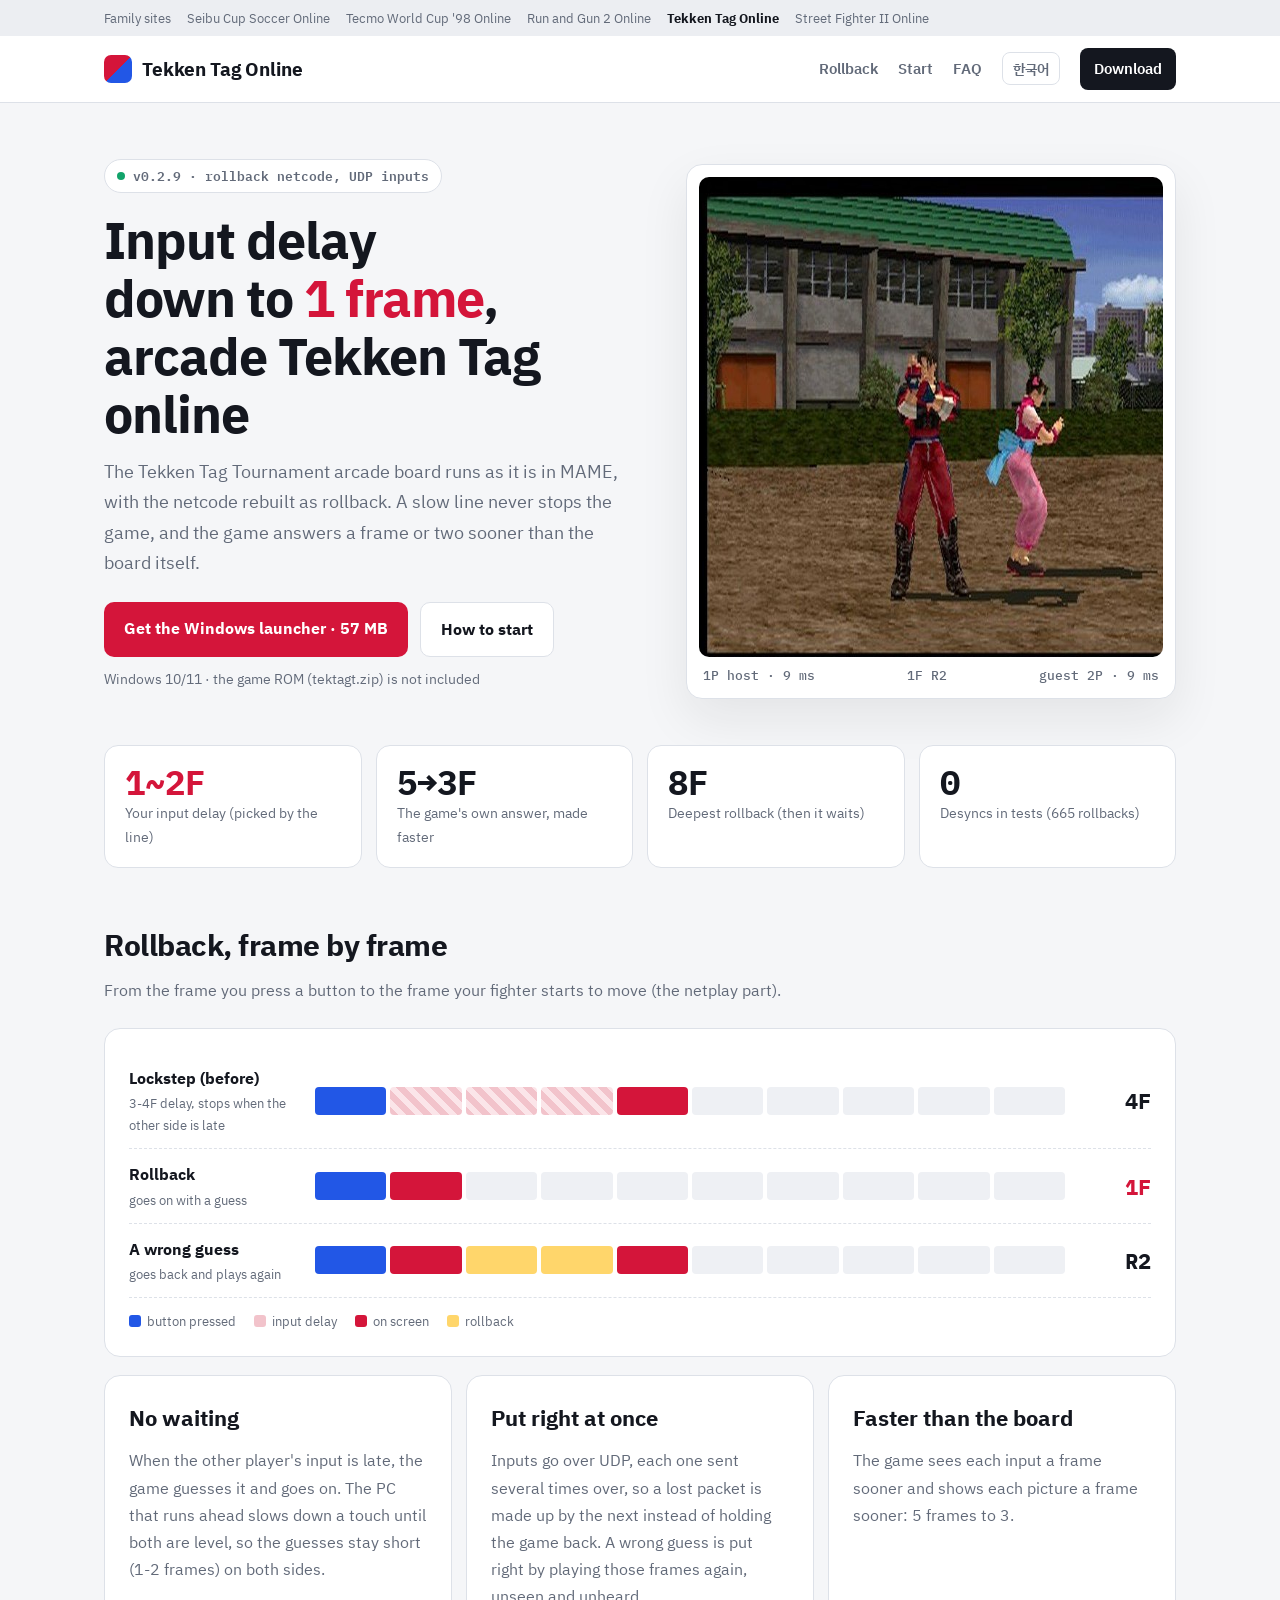
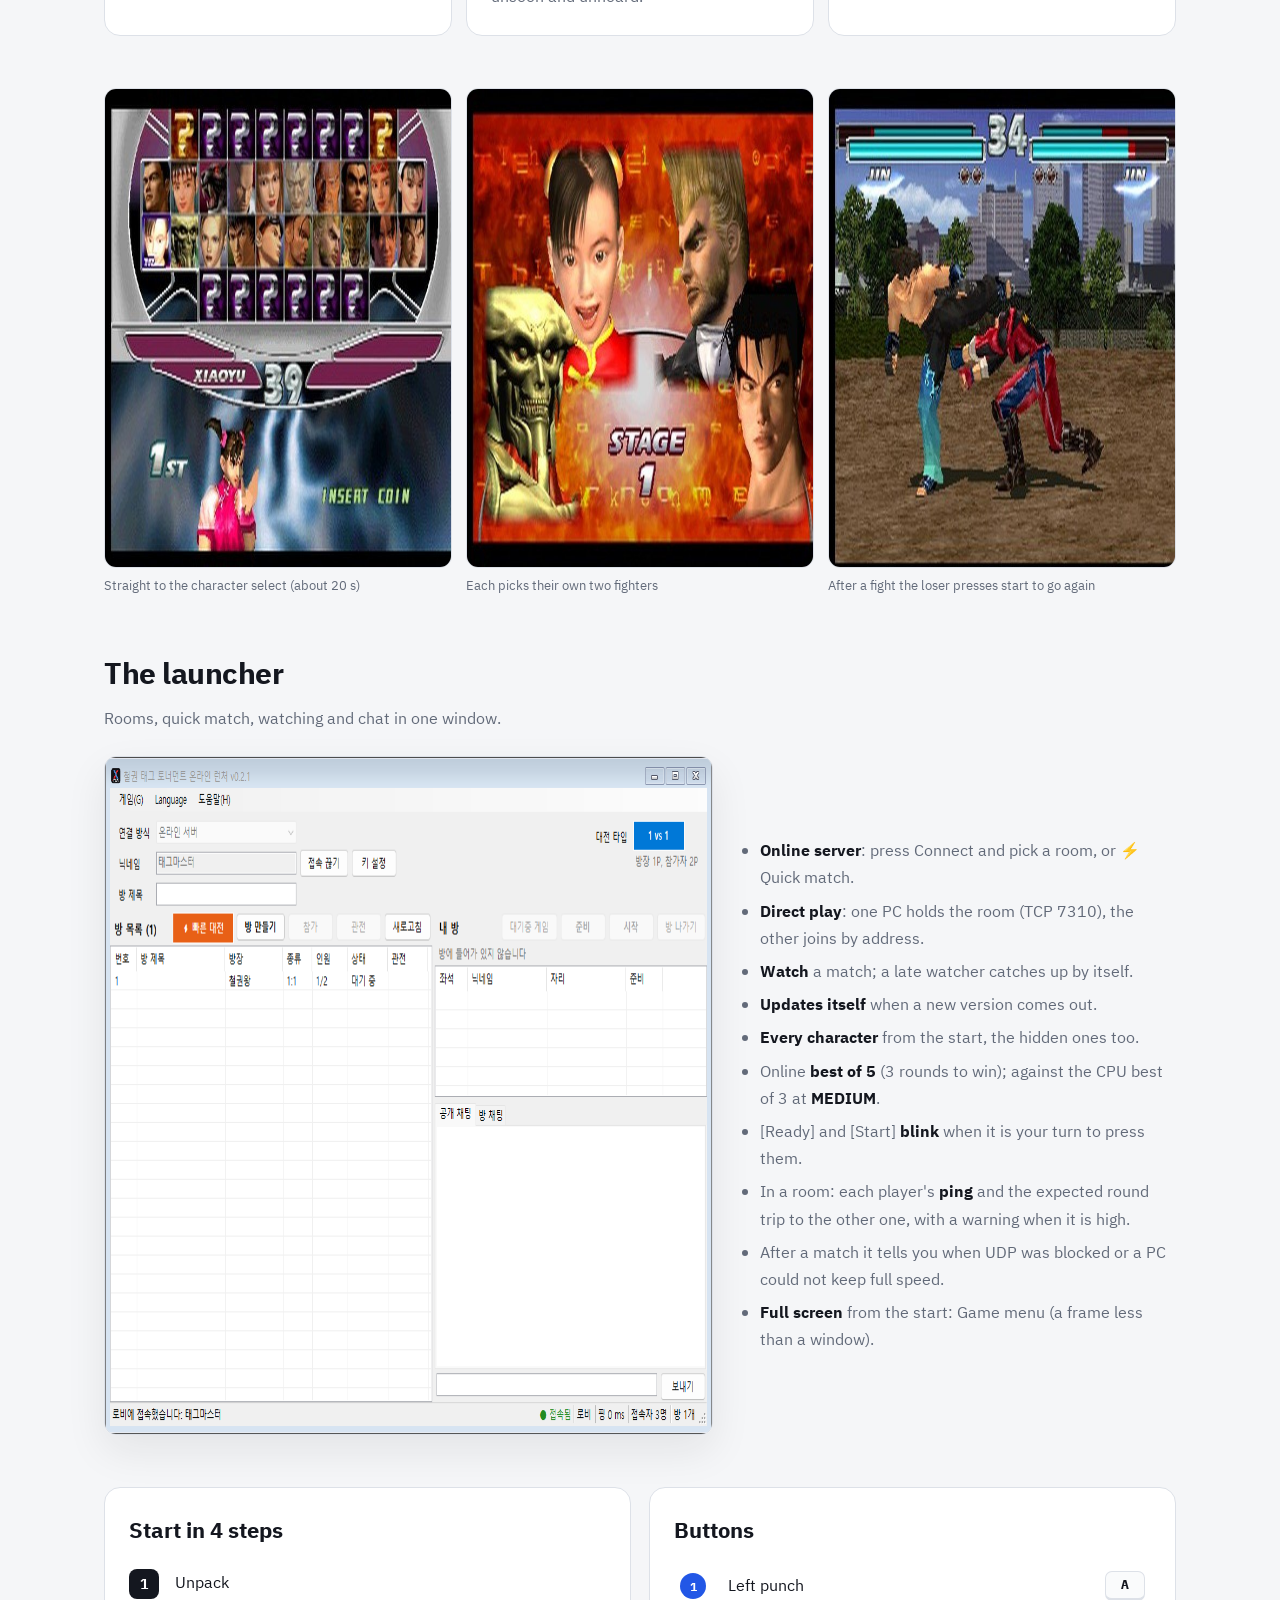
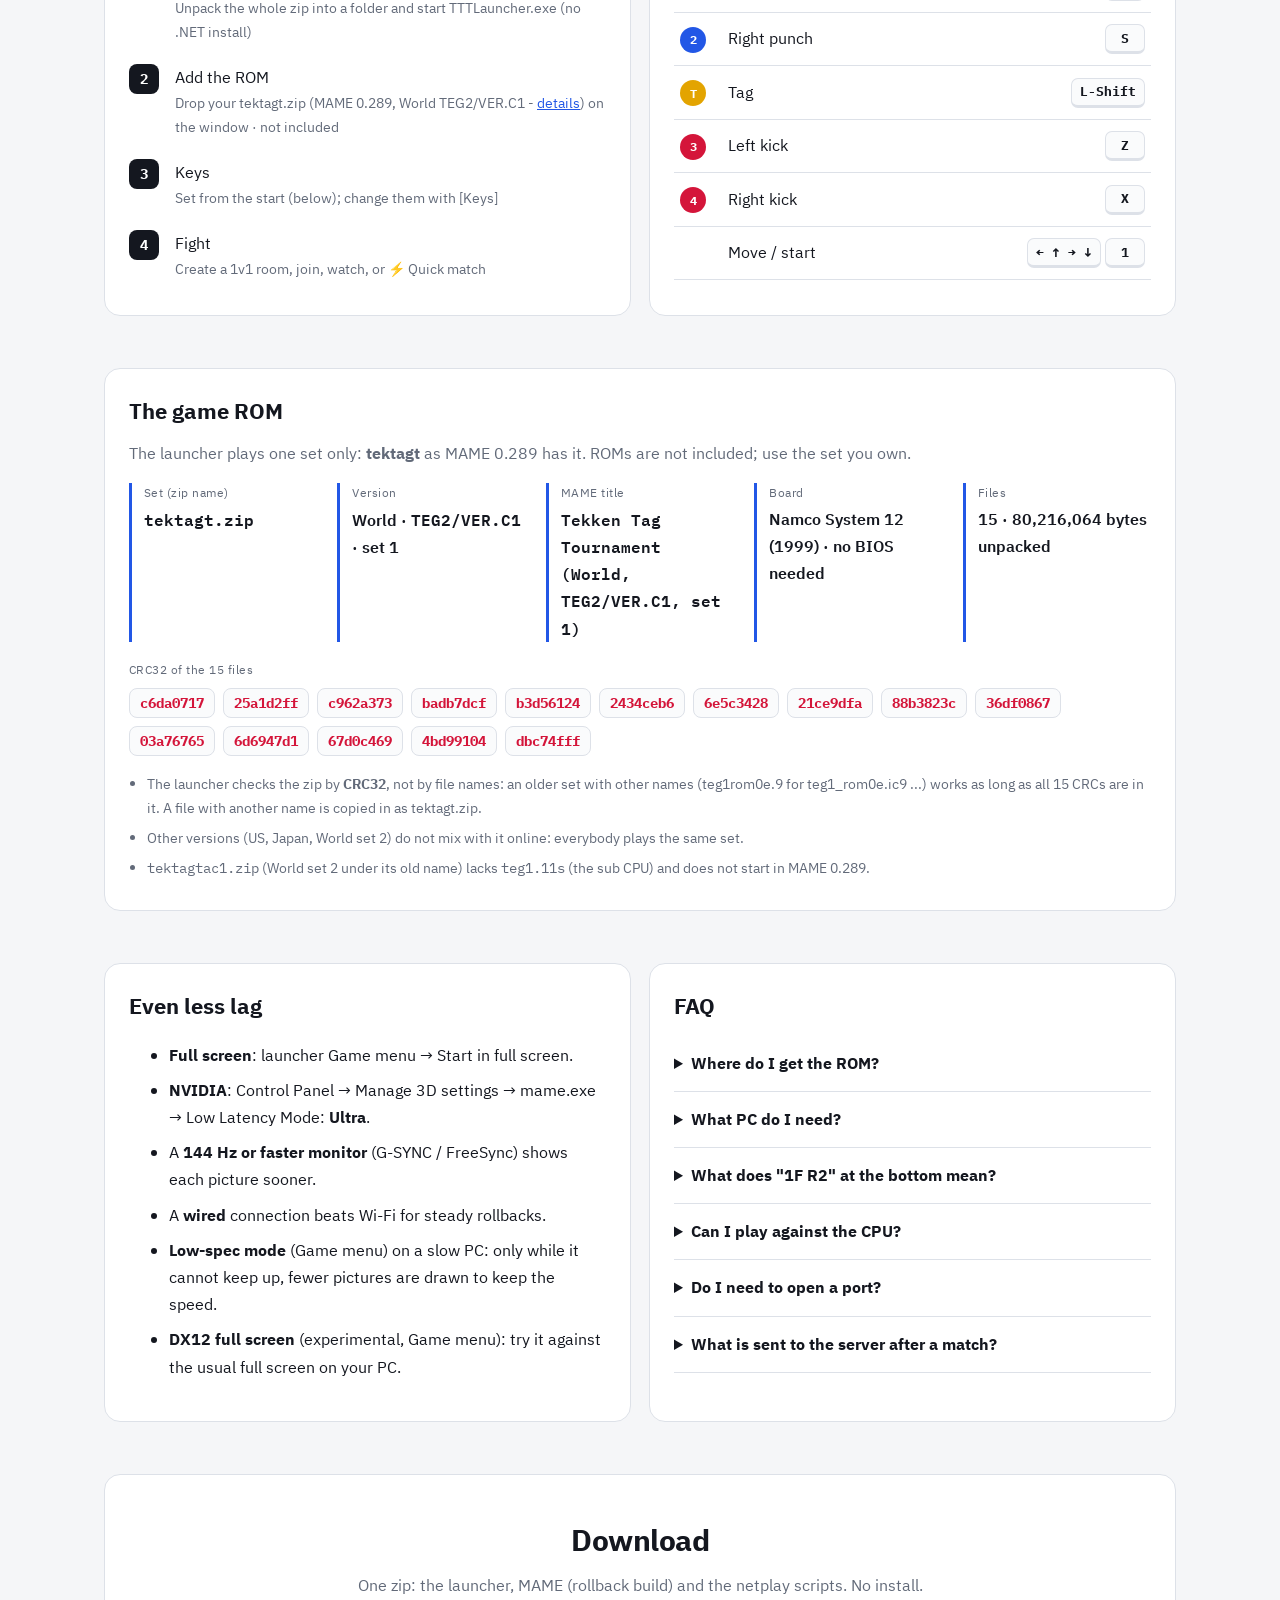
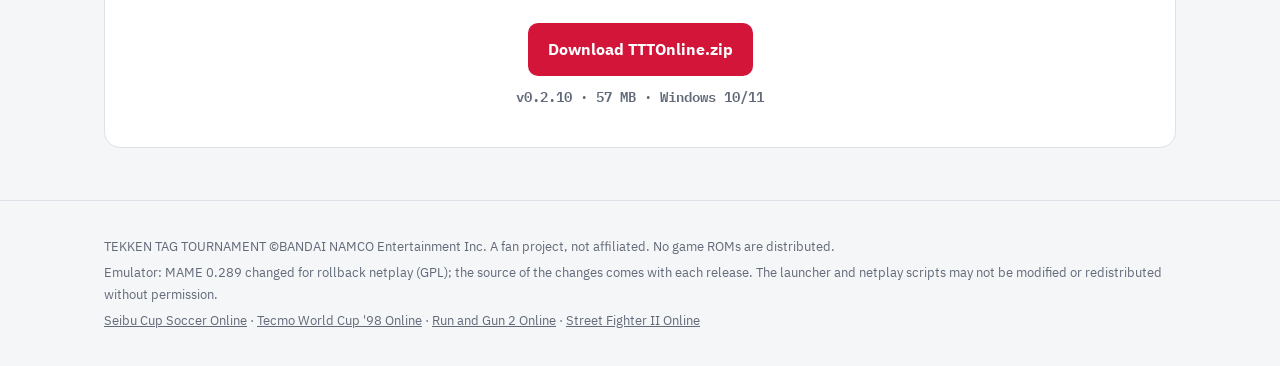
==== commit 616f4a32: "Family sites: Street Fighter II Online Co-Authored-By: Claude Opus 5.5 <noreply@anthropic.com>" ====
--- a/index.html
+++ b/index.html
@@ -17,6 +17,7 @@
   <a href="https://twc98.seibucup.online/" data-en="Tecmo World Cup '98 Online">테크모 월드컵 98 온라인</a>
   <a href="https://rg2.seibucup.online/" data-en="Run and Gun 2 Online">런앤건2 온라인</a>
   <b data-en="Tekken Tag Online">철권 태그 온라인</b>
+  <a href="https://sf2.seibucup.online/" data-en="Street Fighter II Online">스트리트 파이터 II 온라인</a>
 </div></div>
 
 <nav><div class="wrap">
@@ -161,7 +162,7 @@
 <footer><div class="wrap">
   <p data-en="TEKKEN TAG TOURNAMENT ©BANDAI NAMCO Entertainment Inc. A fan project, not affiliated. No game ROMs are distributed.">TEKKEN TAG TOURNAMENT ©BANDAI NAMCO Entertainment Inc. 팬 프로젝트이며 공식과 관계없습니다. 게임 롬은 배포하지 않습니다.</p>
   <p data-en="Emulator: MAME 0.289 changed for rollback netplay (GPL); the source of the changes comes with each release. The launcher and netplay scripts may not be modified or redistributed without permission.">에뮬레이터: MAME 0.289 롤백 빌드 (GPL), 고친 부분의 소스는 <a href="https://github.com/TheGuyV/tekkentag/releases">릴리스</a>와 함께 공개합니다. 런처와 넷플레이 스크립트는 허락 없이 수정·재배포할 수 없습니다.</p>
-  <p><a href="https://seibucup.online/" data-en="Seibu Cup Soccer Online">세이부 컵 사커 온라인</a> · <a href="https://twc98.seibucup.online/" data-en="Tecmo World Cup '98 Online">테크모 월드컵 98 온라인</a> · <a href="https://rg2.seibucup.online/" data-en="Run and Gun 2 Online">런앤건2 온라인</a></p>
+  <p><a href="https://seibucup.online/" data-en="Seibu Cup Soccer Online">세이부 컵 사커 온라인</a> · <a href="https://twc98.seibucup.online/" data-en="Tecmo World Cup '98 Online">테크모 월드컵 98 온라인</a> · <a href="https://rg2.seibucup.online/" data-en="Run and Gun 2 Online">런앤건2 온라인</a> · <a href="https://sf2.seibucup.online/" data-en="Street Fighter II Online">스트리트 파이터 II 온라인</a></p>
 </div></footer>
 <script src="site.js"></script>
 </body>
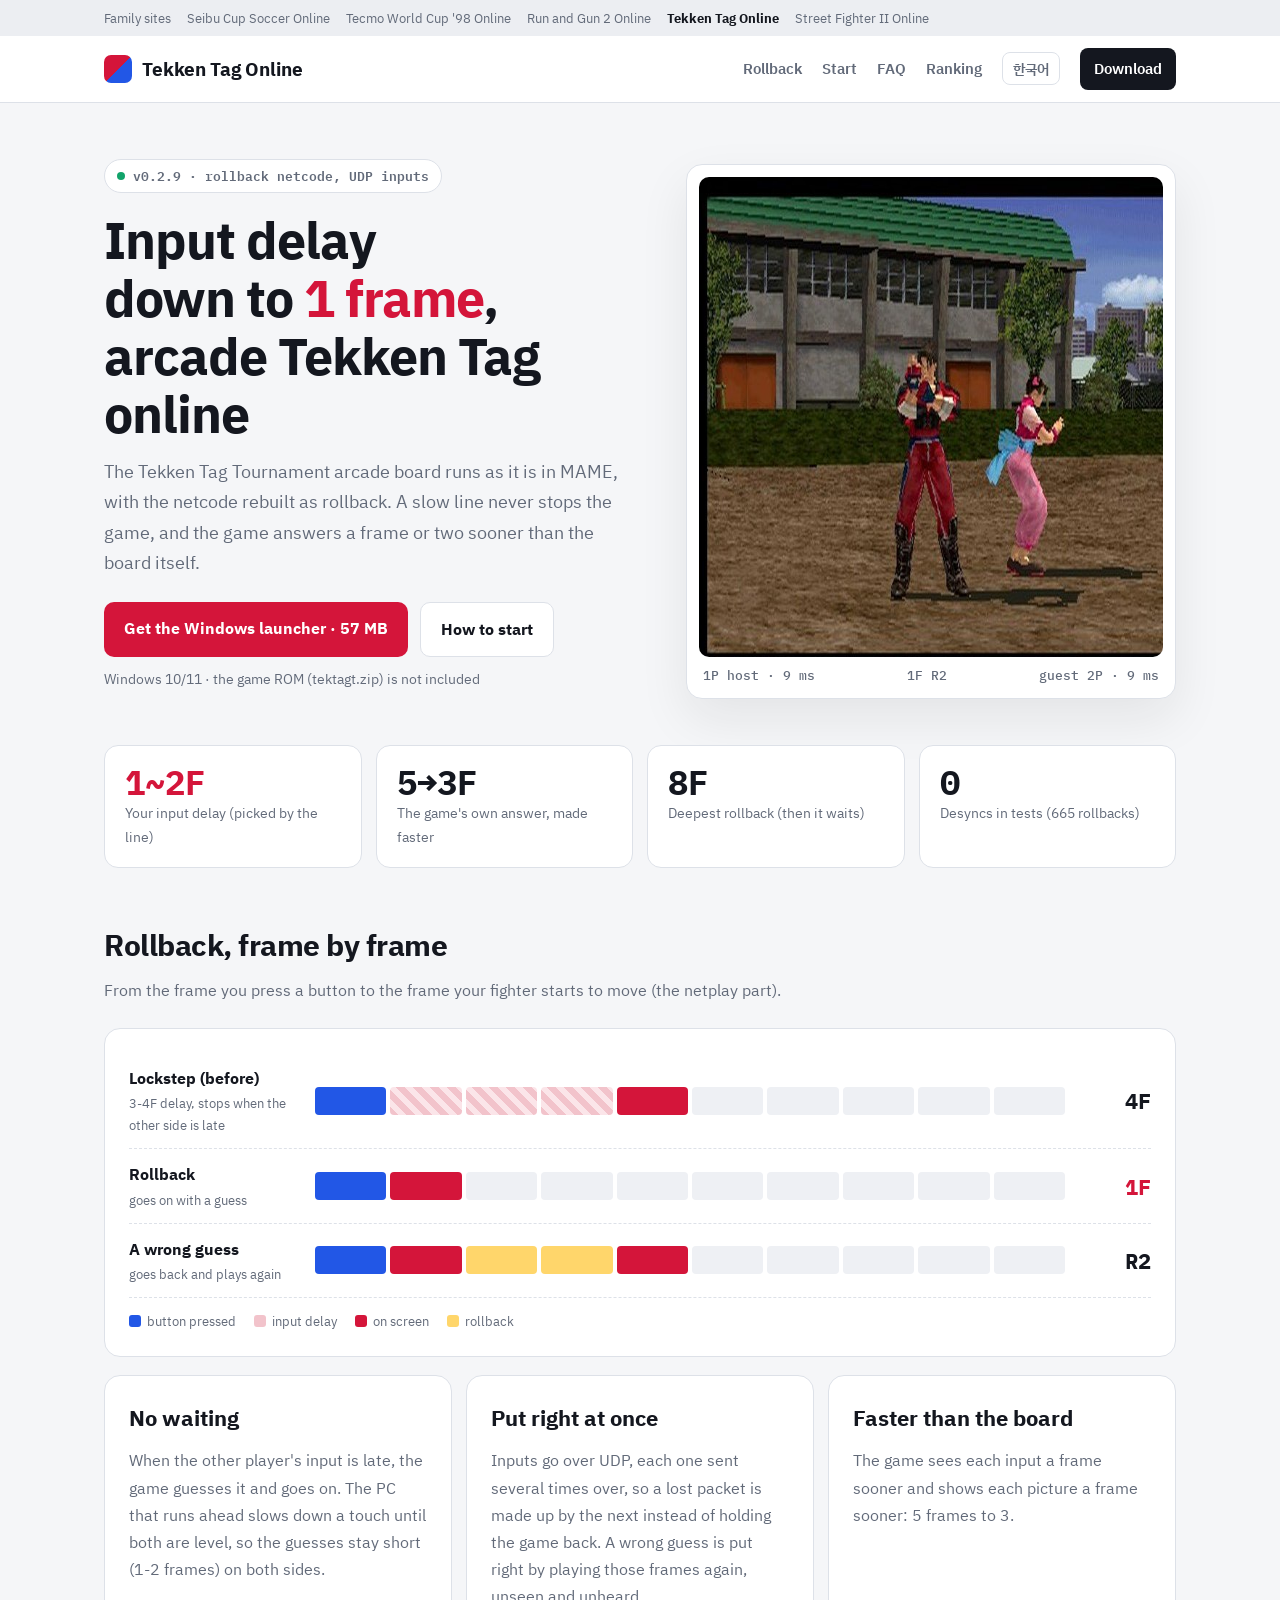
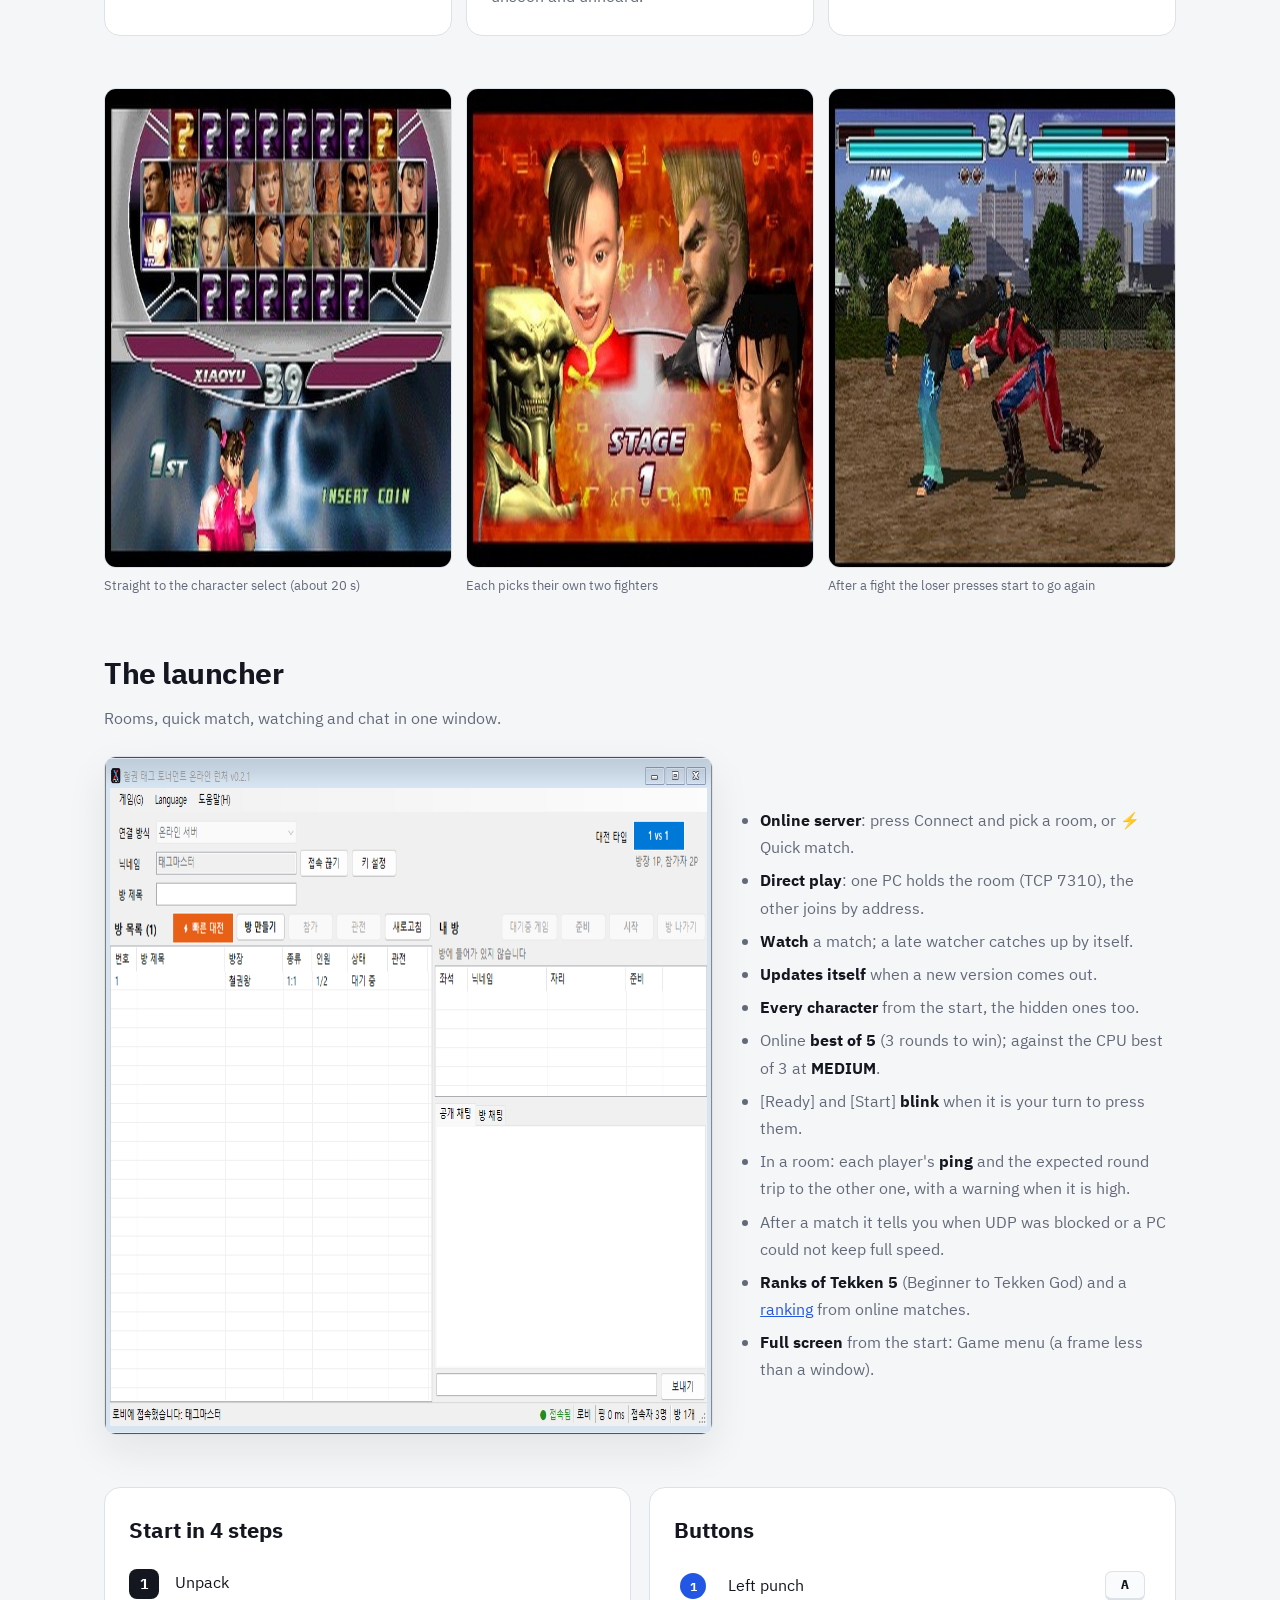
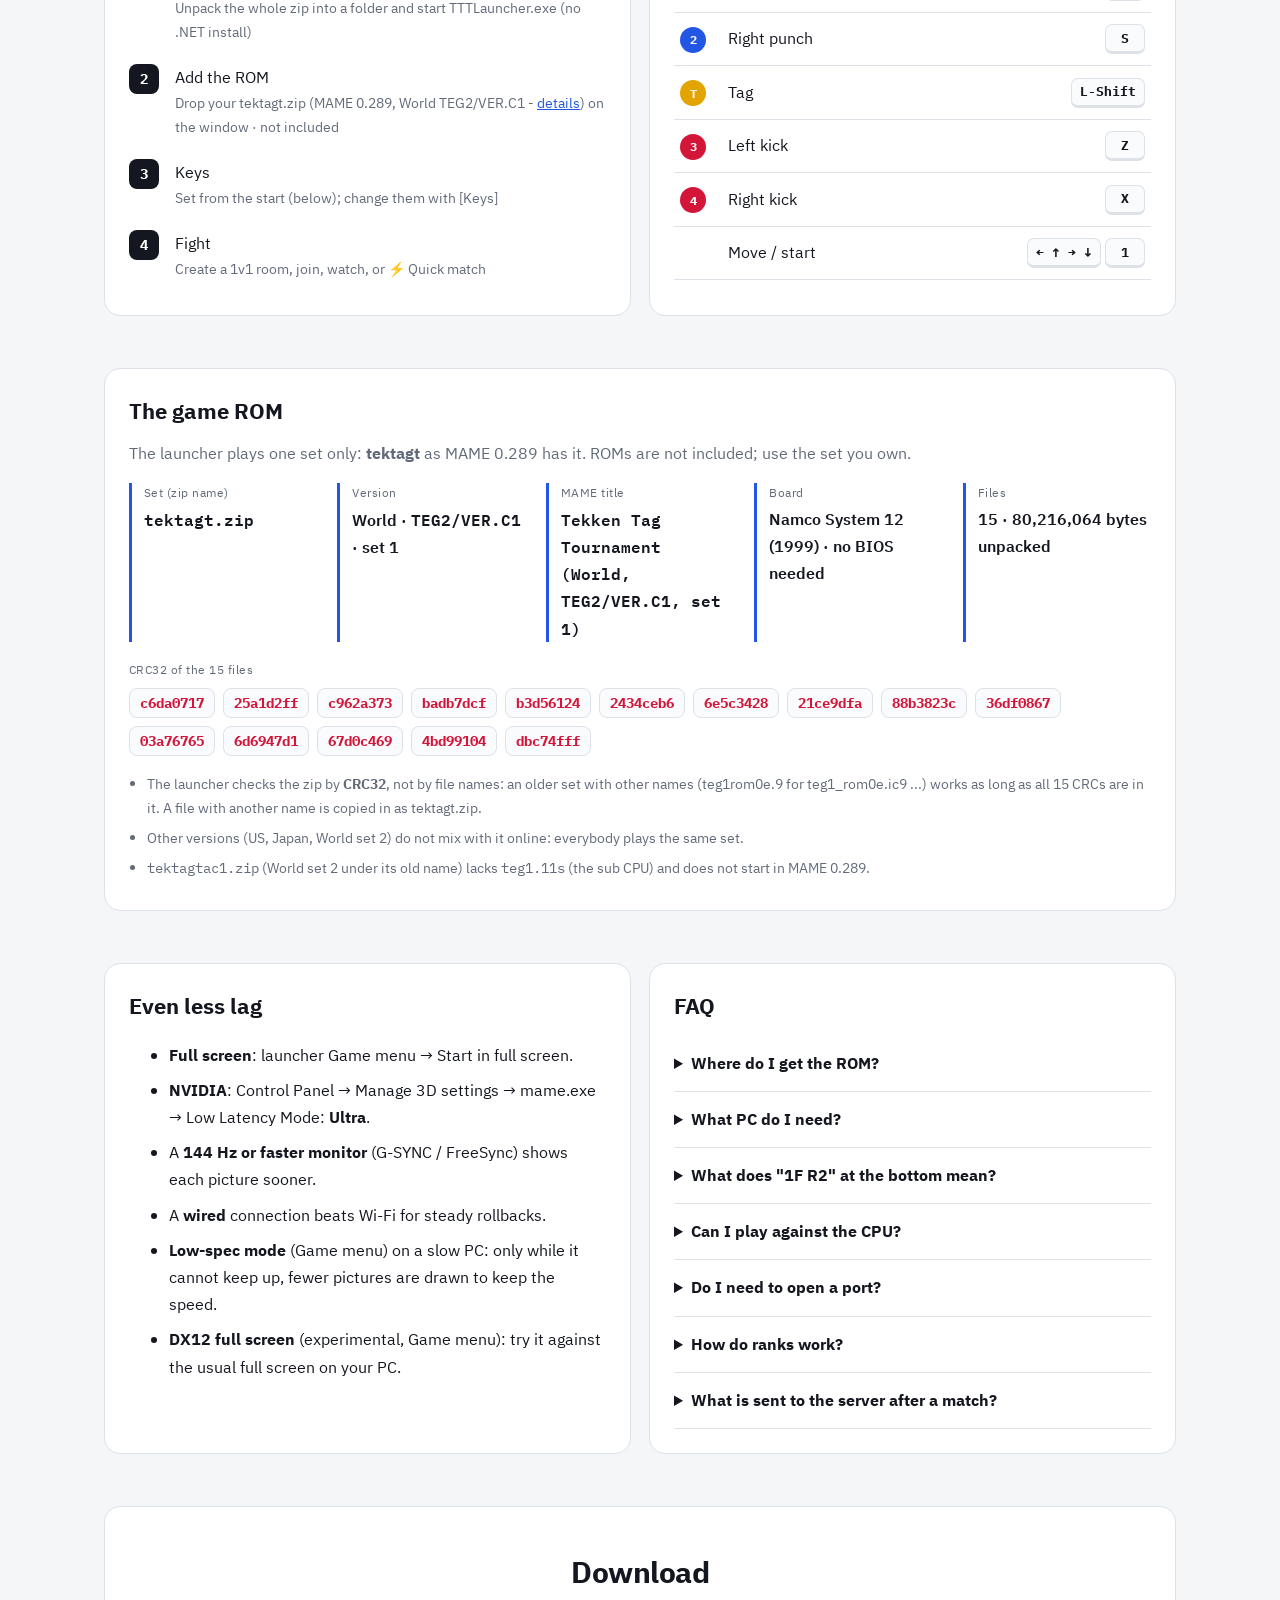
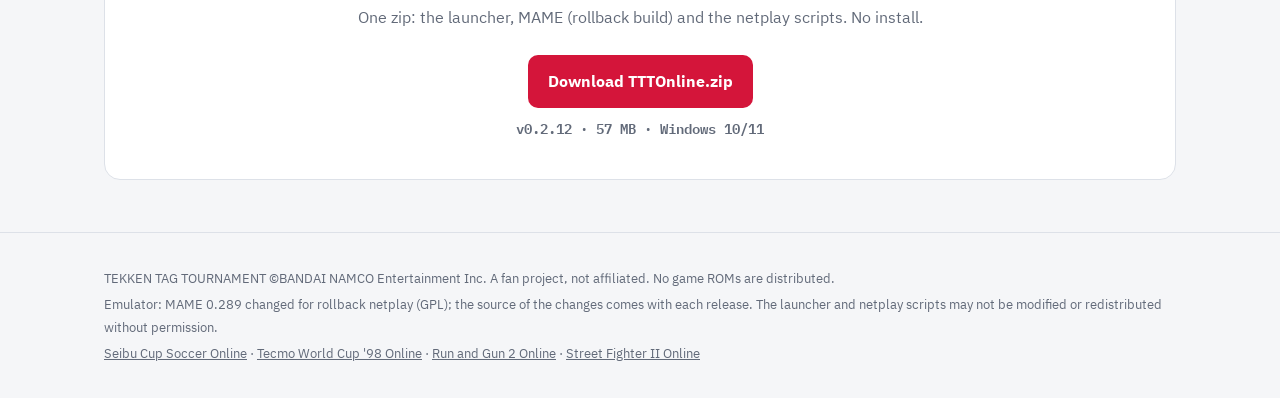
==== commit 6d63ef0d: "Release v0.2.12: ranking page Co-Authored-By: Claude Opus 5.5 <noreply@anthropic.com>" ====
--- a/index.html
+++ b/index.html
@@ -26,6 +26,7 @@
     <a href="#rollback" data-en="Rollback">롤백</a>
     <a href="#start" data-en="Start">시작하기</a>
     <a href="#faq" data-en="FAQ">자주 묻는 질문</a>
+    <a href="ranking.html" data-en="Ranking">랭킹</a>
     <button id="lang" type="button">English</button>
     <a class="dl dlbtn" href="#download" data-en="Download">다운로드</a>
   </div>
@@ -91,6 +92,7 @@
       <li data-en="[Ready] and [Start] <b>blink</b> when it is your turn to press them.">누를 차례가 되면 <b>준비·시작 버튼이 깜빡임</b></li>
       <li data-en="In a room: each player's <b>ping</b> and the expected round trip to the other one, with a warning when it is high.">방 안에서 <b>각자의 핑</b>과 상대와의 예상 핑 표시 (높으면 경고)</li>
       <li data-en="After a match it tells you when UDP was blocked or a PC could not keep full speed.">경기 뒤 UDP가 막혔거나 PC가 속도를 못 따라갔으면 알려 줌</li>
+      <li data-en="<b>Ranks of Tekken 5</b> (Beginner to Tekken God) and a <a href=ranking.html>ranking</a> from online matches.">철권 5 계급(초보~철권신)과 온라인 대전 <a href="ranking.html"><b>랭킹</b></a></li>
       <li data-en="<b>Full screen</b> from the start: Game menu (a frame less than a window).">게임 메뉴의 <b>전체 화면으로 시작</b> (창 모드보다 1프레임 빠름)</li>
     </ul>
   </div>
@@ -147,7 +149,8 @@
     <details><summary data-en="What does &quot;1F R2&quot; at the bottom mean?">화면 아래 "1F R2"는 무엇인가요?</summary><p data-en="Your input delay (1 frame) and the deepest recent rollback (2 frames). 10 s into a match UDP or TCP follows: how the inputs travel (TCP = UDP is blocked on this line).">내 입력 지연(1프레임)과 최근 가장 깊은 되감기(2프레임)입니다. 경기 10초쯤부터 뒤에 UDP 또는 TCP가 붙습니다. 입력이 오가는 방식이고, TCP는 이 회선에서 UDP가 막혔다는 뜻입니다.</p></details>
     <details><summary data-en="Can I play against the CPU?">CPU와 할 수 있나요?</summary><p data-en="While waiting for an opponent, [Play while waiting] starts a game on your own: best of 3 at MEDIUM, every character open.">상대를 기다리는 동안 [대기중 게임]으로 혼자 할 수 있습니다. 3판 2선승, 난이도 MEDIUM, 전 캐릭터 선택 가능.</p></details>
     <details><summary data-en="Do I need to open a port?">포트를 열어야 하나요?</summary><p data-en="No - you only connect out to the server (TCP and UDP 47800). Where UDP is blocked (some office or school networks) the game goes over TCP only and still plays, with more rollbacks on a lossy line. Only the host of a direct game opens TCP 7310.">아니요. 서버(TCP·UDP 47800)로 나가는 연결만 씁니다. 회사·학교망처럼 UDP가 막힌 곳에서는 TCP로만 동작해서 대전은 되지만, 패킷이 잘 사라지는 회선에서는 되감기가 늘 수 있습니다. 직접 연결의 방장만 TCP 7310을 엽니다.</p></details>
-    <details><summary data-en="What is sent to the server after a match?">경기 뒤 서버에 무엇이 남나요?</summary><p data-en="One line about how the connection went - rollback counts and depth, waits, round trip, whether UDP worked - with your nickname, to find and fix bad connections. No game inputs or recordings.">연결이 어땠는지 한 줄이 닉네임과 함께 남습니다. 되감기 횟수와 깊이, 대기, 왕복 시간, UDP 작동 여부 같은 내용이고, 나쁜 연결을 찾아 고치는 데만 씁니다. 게임 입력이나 녹화는 남기지 않습니다.</p></details>
+    <details><summary data-en="How do ranks work?">계급은 어떻게 오르나요?</summary><p data-en="Every online 1v1 match through the server counts: a win gives rank points, a loss takes some (more for beating a higher rank). The ranks follow Tekken 5, from Beginner through 1st-3rd Dan up to Tekken Lord; Tekken God is the best Tekken Lord. Matches on one PC or one internet address and draws do not count. The <a href=ranking.html>ranking page</a> shows the top 100.">서버를 거친 온라인 1:1 대전마다 이기면 계급 점수를 얻고 지면 잃습니다(높은 계급을 이길수록 많이). 계급은 철권 5를 따라 초보부터 초단~3단을 거쳐 철권왕까지, 철권신은 철권왕 중 1위 한 명입니다. 같은 PC나 같은 인터넷 주소끼리의 대전과 무승부는 기록하지 않습니다. 상위 100명은 <a href="ranking.html">랭킹 페이지</a>에서 볼 수 있습니다.</p></details>
+    <details><summary data-en="What is sent to the server after a match?">경기 뒤 서버에 무엇이 남나요?</summary><p data-en="One line about how the connection went - rollback counts and depth, waits, round trip, whether UDP worked - with your nickname, to find and fix bad connections; and for the ranks, each match's result (who won, rounds) with a device id the launcher makes (no address). The ranking page shows nicknames, ranks and win-loss counts. No game inputs or recordings.">연결이 어땠는지 한 줄이 닉네임과 함께 남습니다. 되감기 횟수와 깊이, 대기, 왕복 시간, UDP 작동 여부 같은 내용이고, 나쁜 연결을 찾아 고치는 데만 씁니다. 계급을 위해 판마다 결과(승자, 라운드 수)가 런처가 만든 기기 ID와 함께 남습니다(인터넷 주소는 저장하지 않음). 랭킹 페이지에는 닉네임·계급·전적이 공개됩니다. 게임 입력이나 녹화는 남기지 않습니다.</p></details>
   </div>
 </div></section>
 
@@ -155,7 +158,7 @@
   <h2 data-en="Download">다운로드</h2>
   <p class="sub" data-en="One zip: the launcher, MAME (rollback build) and the netplay scripts. No install.">압축 파일 하나에 런처, MAME(롤백 빌드), 넷플레이 스크립트가 들어 있습니다. 설치 없음.</p>
   <a class="btn p dlbtn" href="#download" data-en="Download TTTOnline.zip">TTTOnline.zip 다운로드</a>
-  <div class="size">v0.2.10 · 57 MB · Windows 10/11</div>
+  <div class="size">v0.2.12 · 57 MB · Windows 10/11</div>
   <p class="note" id="dlnote" hidden data-en="The download opens soon.">다운로드는 곧 열립니다.</p>
 </div></div></section>
 
--- a/style.css
+++ b/style.css
@@ -122,3 +122,25 @@
 .crclist li { font: 700 14px "IBM Plex Mono", ui-monospace, monospace; color: var(--acc); background: #fafbfc; border: 1px solid var(--line); border-radius: 8px; padding: 5px 10px; font-variant-numeric: tabular-nums; }
 .romnotes { margin: 16px 0 0; padding-left: 18px; color: var(--dim); font-size: 14px; }
 .romnotes li { margin: 6px 0; }
+
+.rkhead { padding-block: 32px 12px; }
+.rkhead h1 { margin: 0 0 8px; }
+.rkcard { padding: 0; overflow: hidden; }
+.tscroll { overflow-x: auto; }
+table.rk { width: 100%; border-collapse: collapse; font-size: 14px; }
+table.rk th { text-align: left; font-size: 12px; letter-spacing: .04em; color: var(--dim); background: #fafbfc; padding: 10px 12px; border-bottom: 1px solid var(--line); white-space: nowrap; }
+table.rk td { padding: 9px 12px; border-bottom: 1px solid var(--line); white-space: nowrap; }
+table.rk td.n { font-family: "IBM Plex Mono", ui-monospace, monospace; font-variant-numeric: tabular-nums; }
+table.rk tr.top td { background: #fff8e6; }
+table.rk .rkempty { color: var(--dim); text-align: center; padding: 28px 12px; white-space: normal; }
+.rkladder { display: flex; flex-wrap: wrap; gap: 6px; }
+.rkchip { display: inline-flex; gap: 6px; align-items: baseline; border-radius: 7px; padding: 3px 8px; font-size: 13px; border: 1px solid transparent; }
+.rkchip i { font-style: normal; font-family: "IBM Plex Mono", ui-monospace, monospace; font-size: 11px; opacity: .75; }
+.rkchip.b0 { background: #f0efec; color: #3d3a33; }
+.rkchip.b1 { background: #e7f1fb; color: #1d4f8a; }
+.rkchip.b2 { background: #e5f4e4; color: #23652a; }
+.rkchip.b3 { background: #f9eeda; color: #7a5410; }
+.rkchip.b4 { background: #efedff; color: #4b3aa8; }
+.rkchip.b5 { background: #f9ece7; color: #9a3b17; }
+.rkchip.b6 { background: #fbebeb; color: #a3172b; }
+.rkchip.b7 { background: #14171f; color: #ffd76a; }
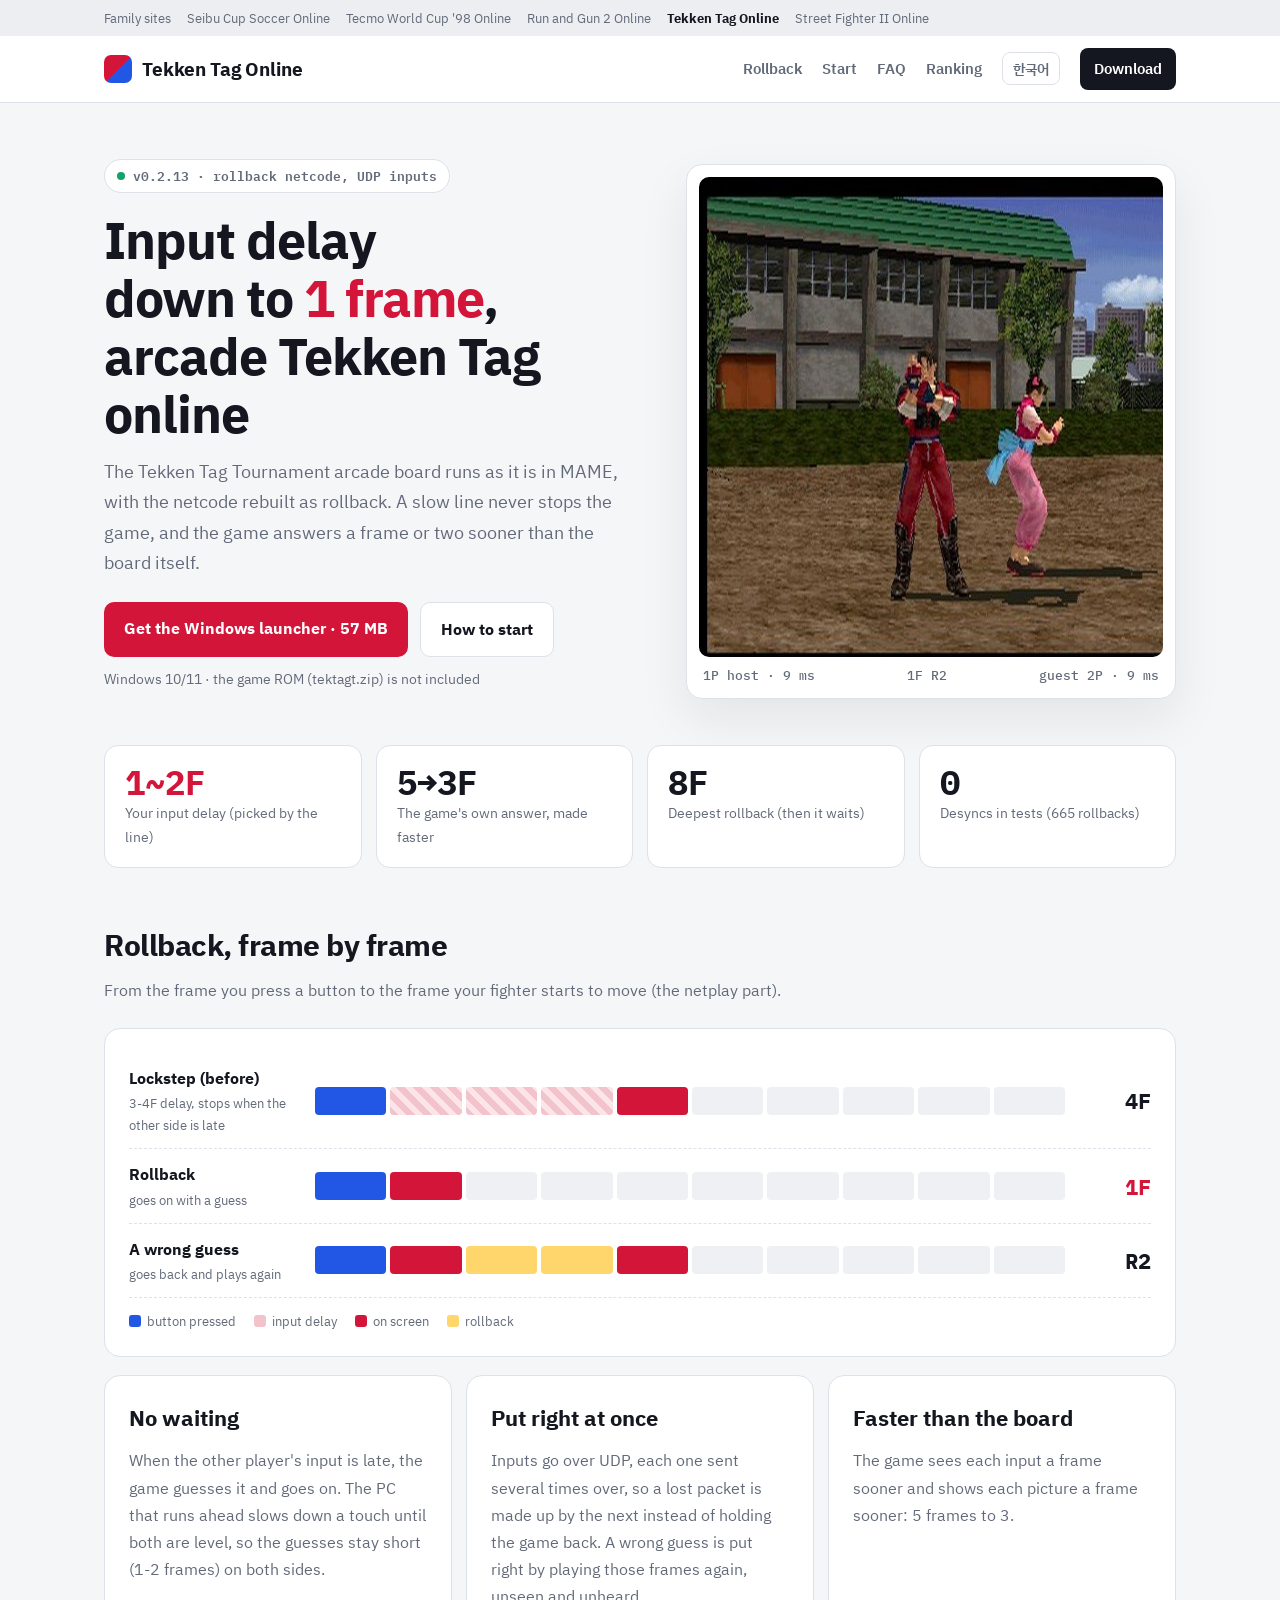
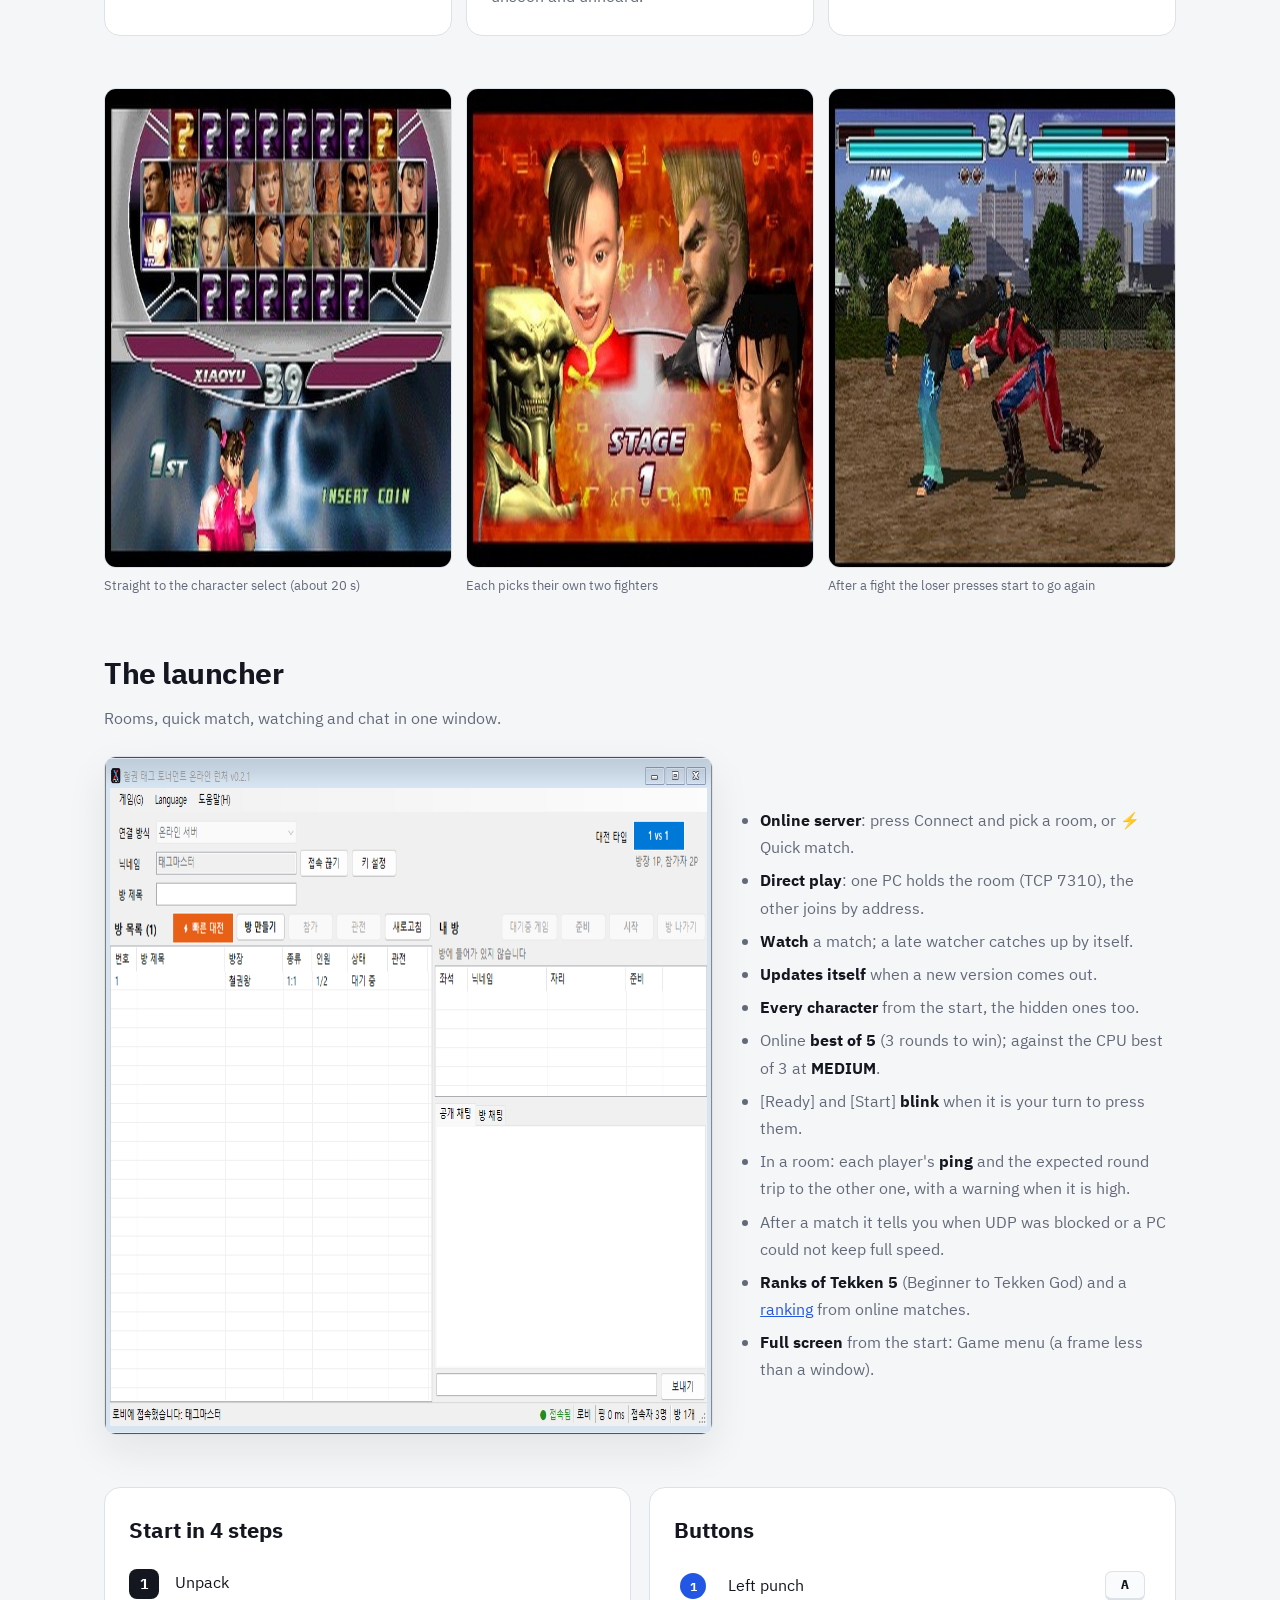
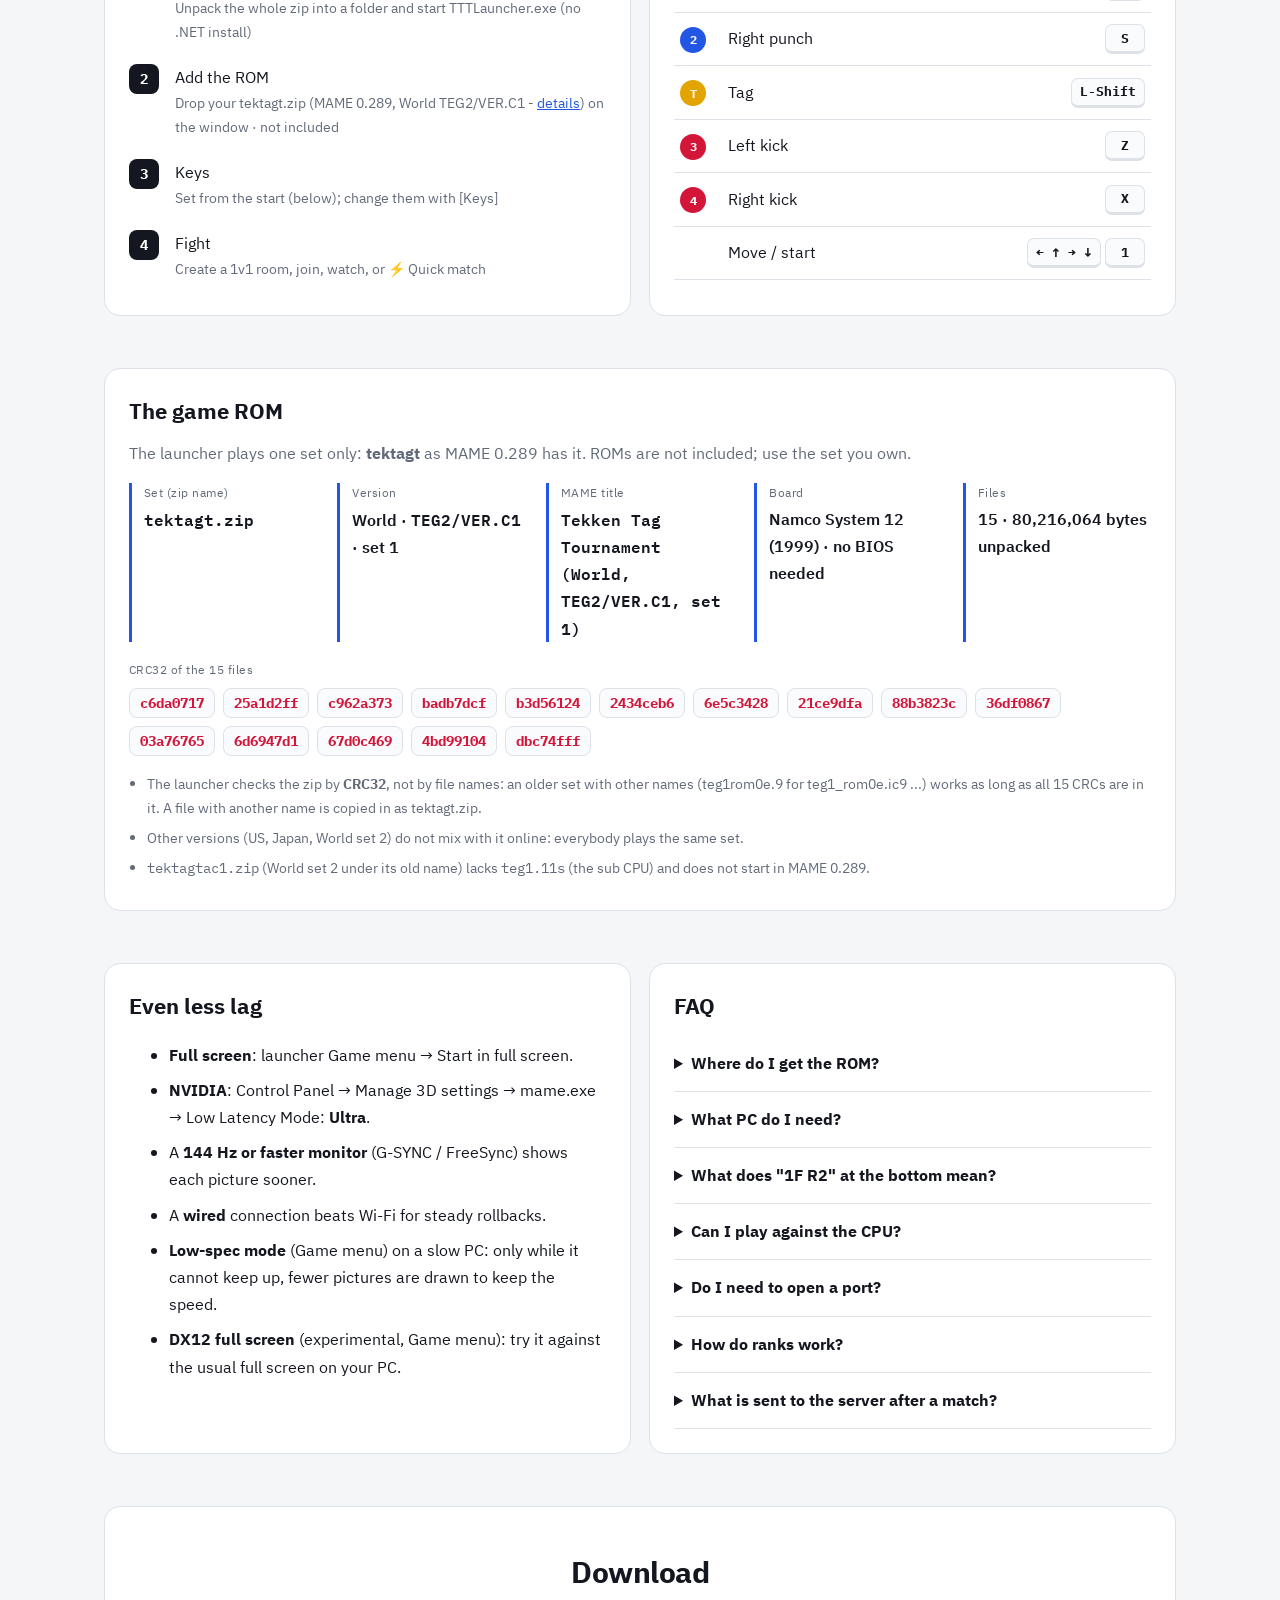
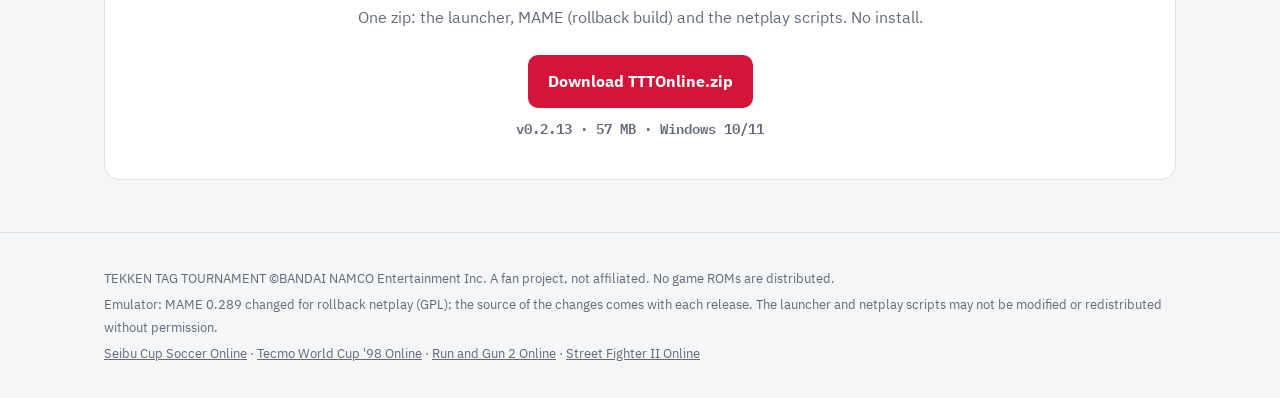
==== commit 70138540: "Site: version shown is v0.2.13 Co-Authored-By: Claude Opus 5.5 <noreply@anthropic.com>" ====
--- a/index.html
+++ b/index.html
@@ -34,7 +34,7 @@
 
 <header class="wrap hero">
   <div>
-    <span class="pill"><b></b><span data-en="v0.2.9 · rollback netcode, UDP inputs">v0.2.9 · 롤백 넷코드 · UDP 입력</span></span>
+    <span class="pill"><b></b><span data-en="v0.2.13 · rollback netcode, UDP inputs">v0.2.13 · 롤백 넷코드 · UDP 입력</span></span>
     <h1 data-en="Input delay down to <em>1 frame</em>,<br>arcade Tekken Tag online">입력 지연 <em>1프레임</em>까지,<br>오락실 철권 태그 온라인</h1>
     <p class="lead" data-en="The Tekken Tag Tournament arcade board runs as it is in MAME, with the netcode rebuilt as rollback. A slow line never stops the game, and the game answers a frame or two sooner than the board itself.">철권 태그 토너먼트 기판을 MAME로 그대로 돌리고, 넷코드는 롤백으로 다시 만들었습니다. 상대 회선이 늦어도 게임은 멈추지 않고, 게임 반응도 원래 기판보다 빨라졌습니다.</p>
     <div class="cta">
@@ -158,7 +158,7 @@
   <h2 data-en="Download">다운로드</h2>
   <p class="sub" data-en="One zip: the launcher, MAME (rollback build) and the netplay scripts. No install.">압축 파일 하나에 런처, MAME(롤백 빌드), 넷플레이 스크립트가 들어 있습니다. 설치 없음.</p>
   <a class="btn p dlbtn" href="#download" data-en="Download TTTOnline.zip">TTTOnline.zip 다운로드</a>
-  <div class="size">v0.2.12 · 57 MB · Windows 10/11</div>
+  <div class="size">v0.2.13 · 57 MB · Windows 10/11</div>
   <p class="note" id="dlnote" hidden data-en="The download opens soon.">다운로드는 곧 열립니다.</p>
 </div></div></section>
 
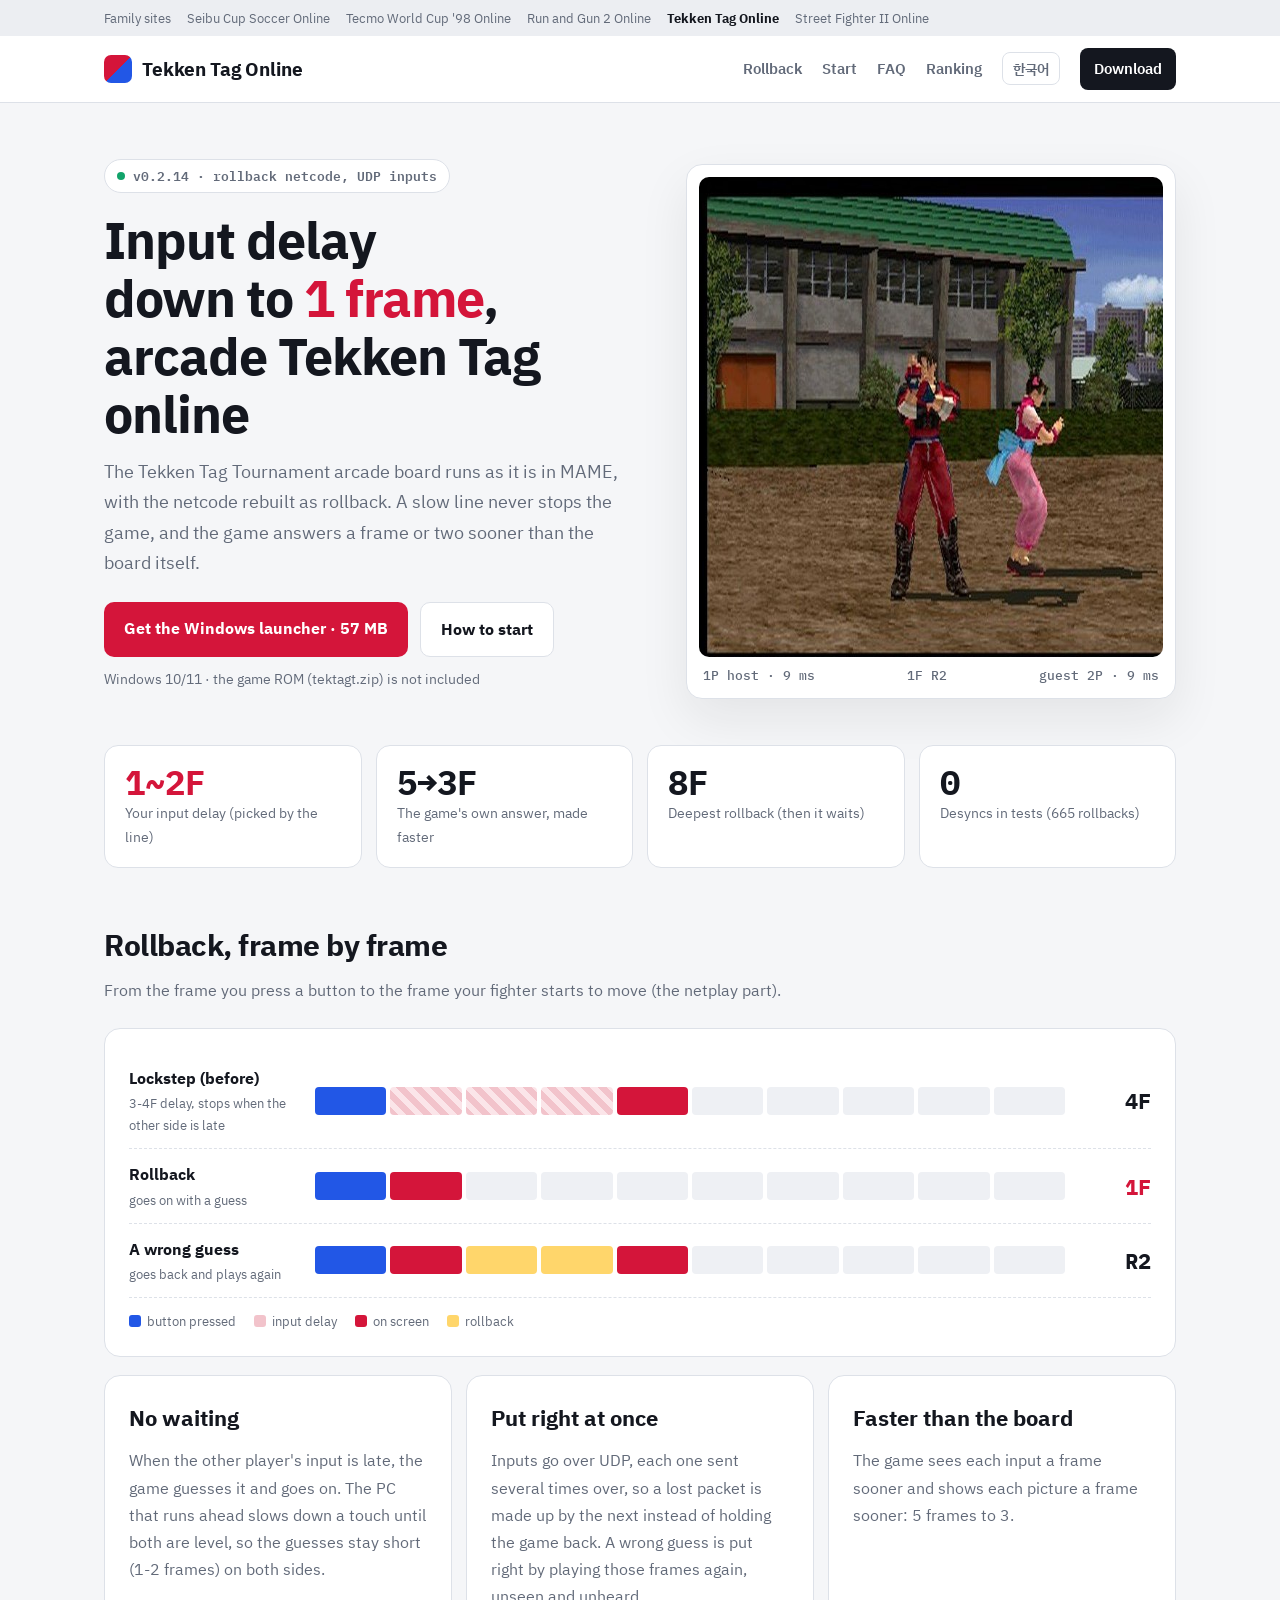
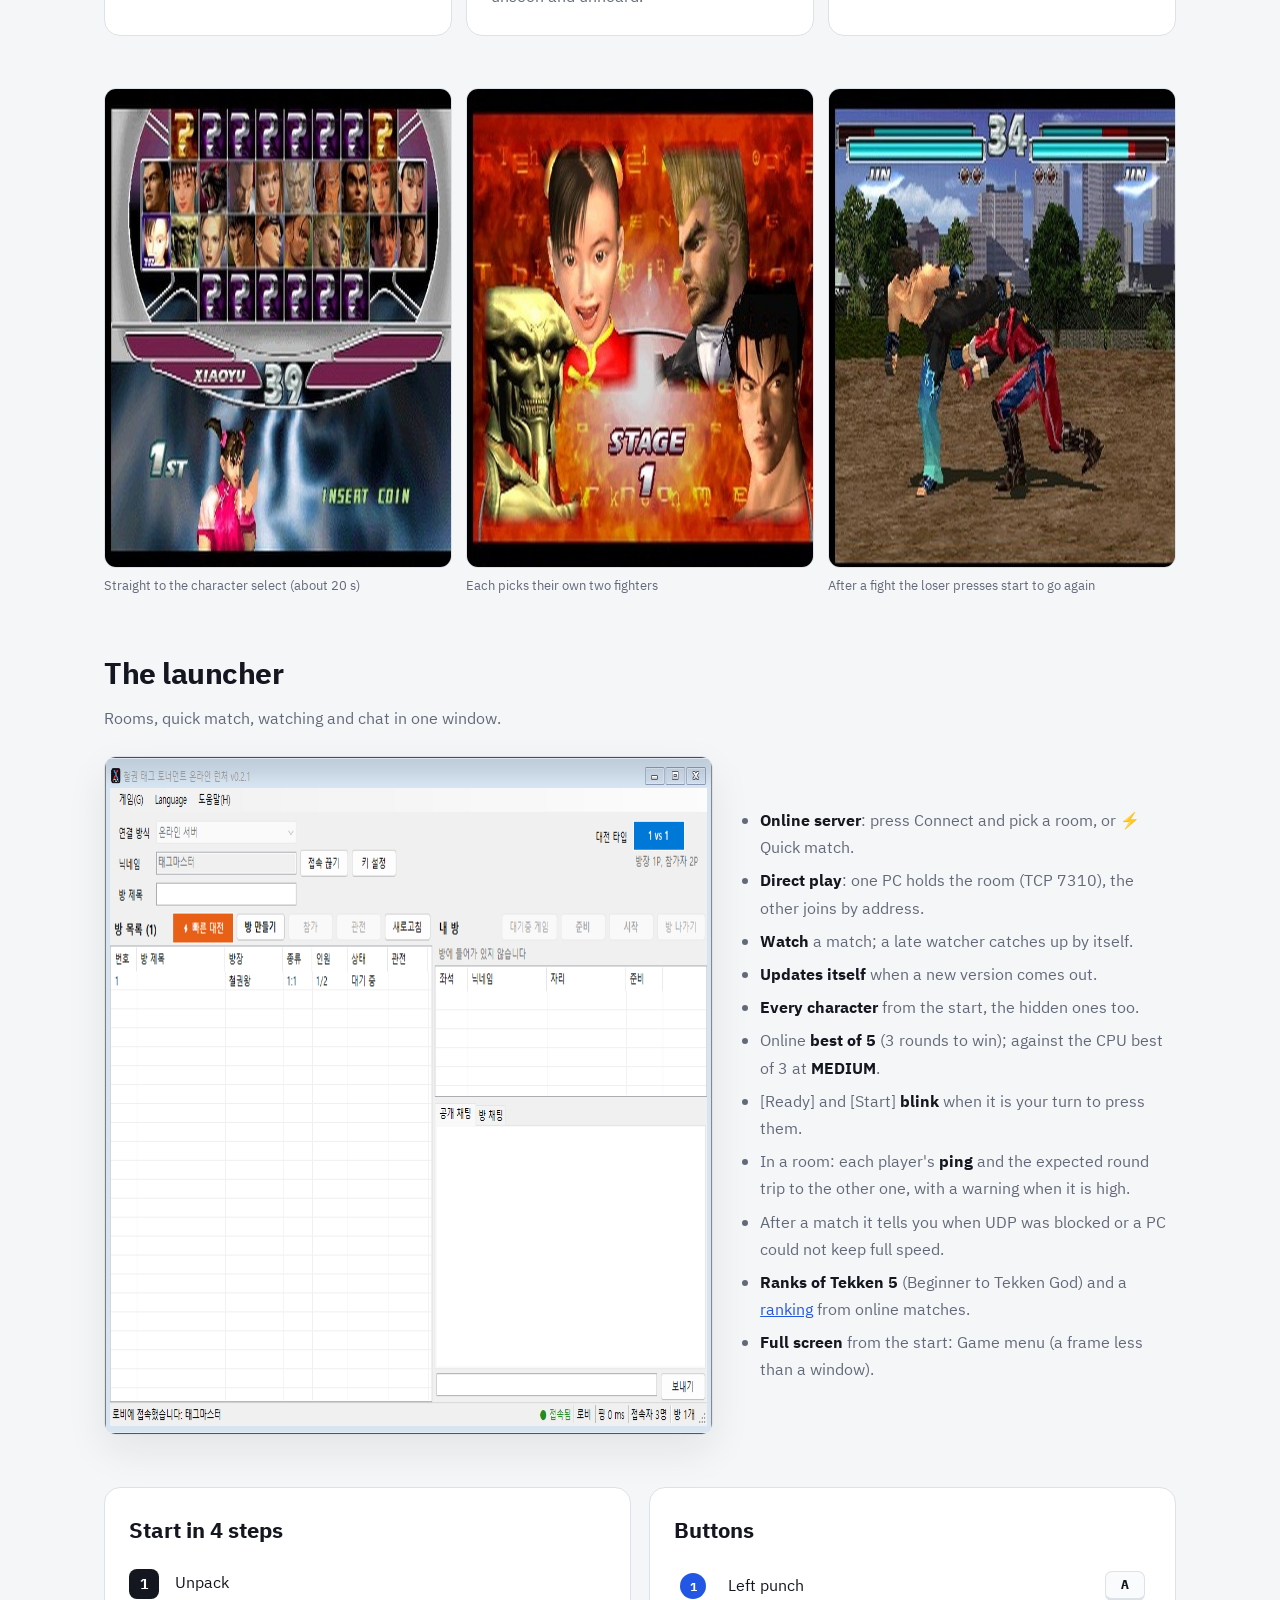
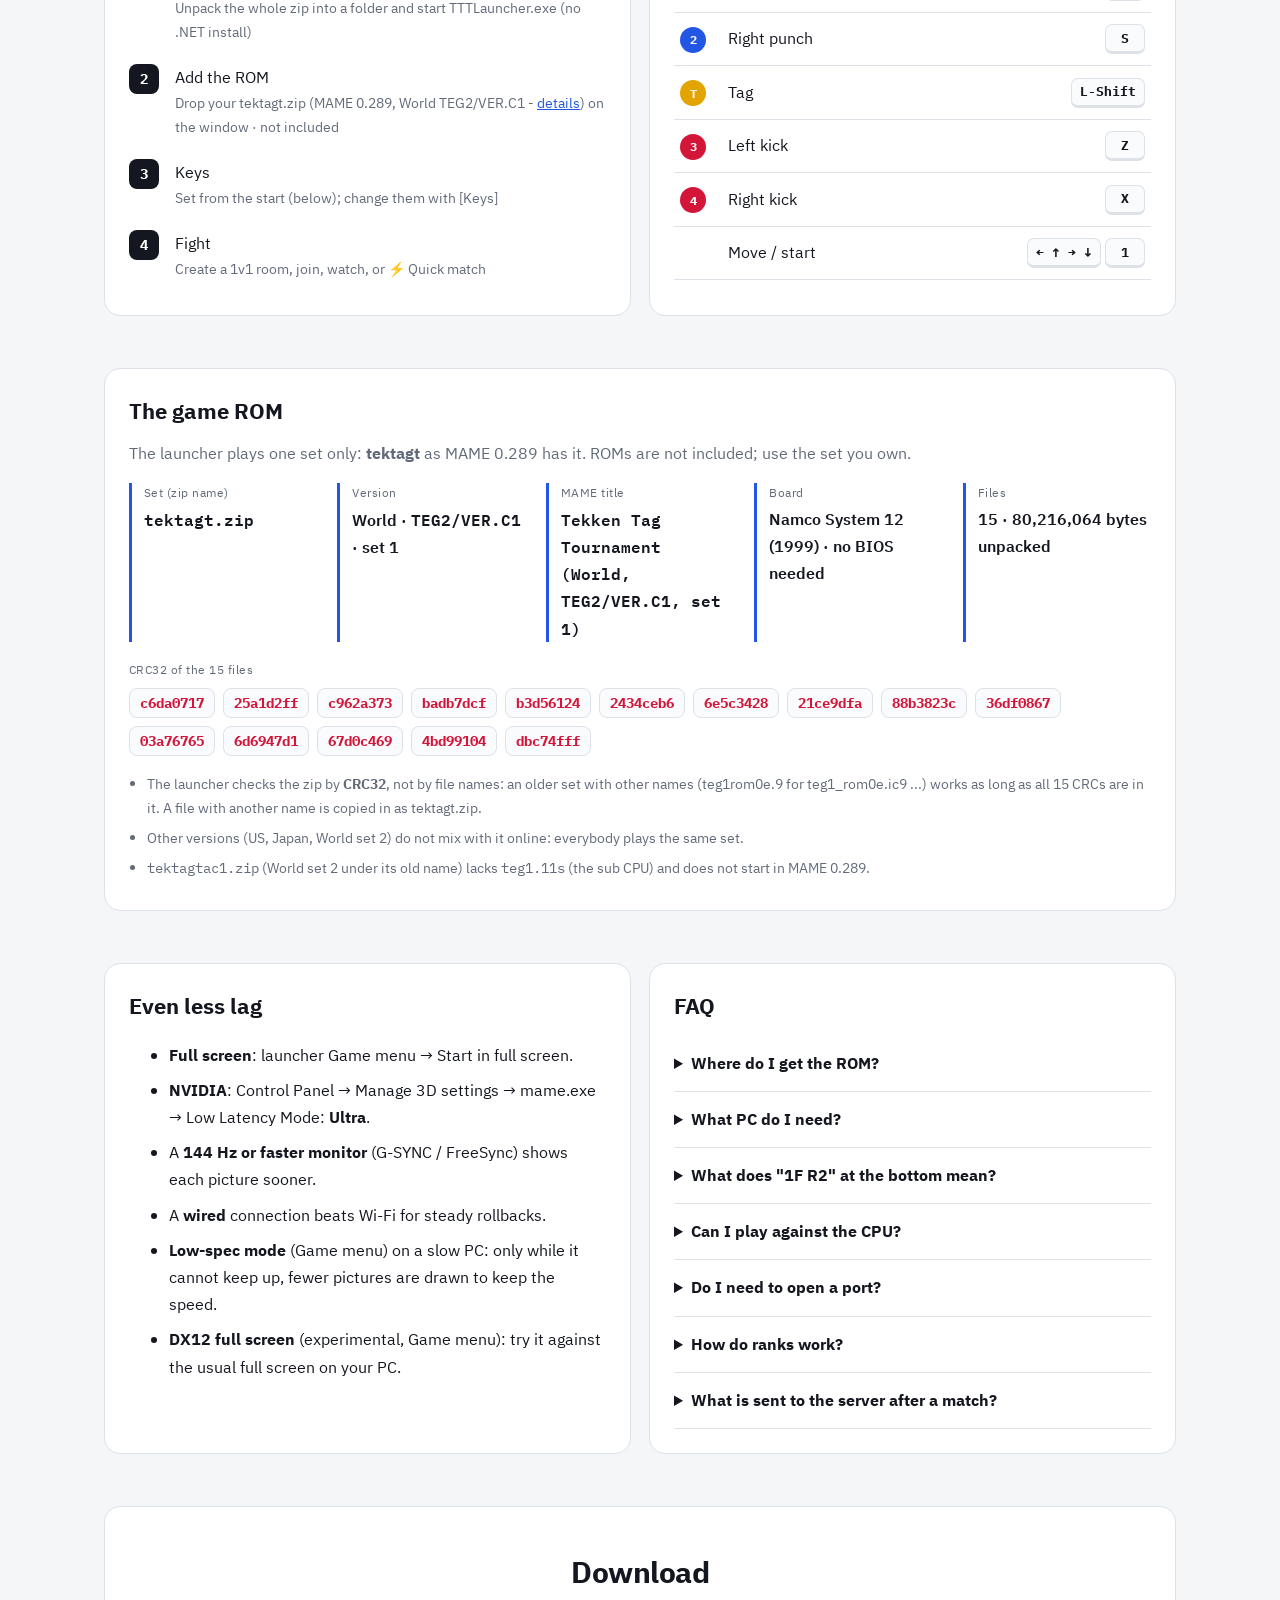
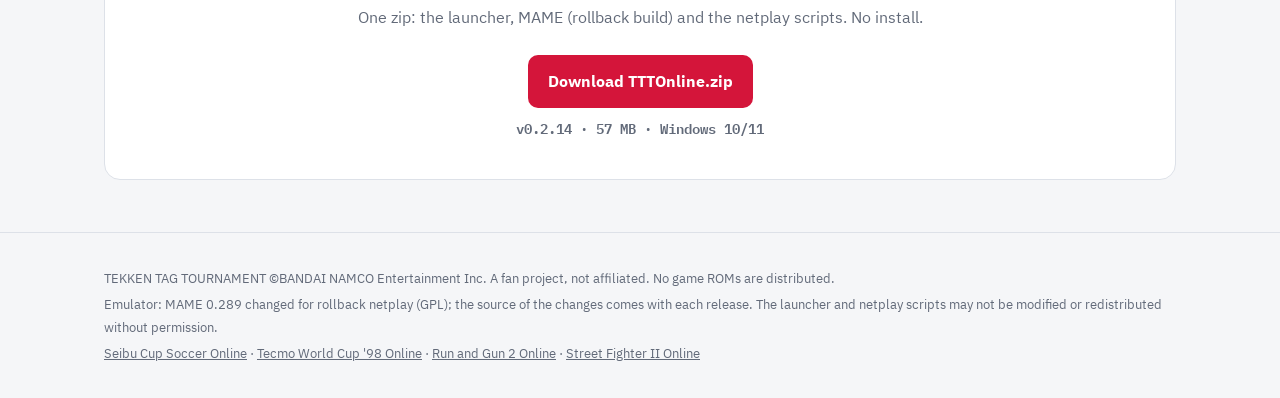
==== commit 3e61719c: "v0.2.14: bottom HUD in the SF2 CE style Co-Authored-By: Claude Opus 5.5 <noreply@anthropic.com>" ====
--- a/index.html
+++ b/index.html
@@ -34,7 +34,7 @@
 
 <header class="wrap hero">
   <div>
-    <span class="pill"><b></b><span data-en="v0.2.13 · rollback netcode, UDP inputs">v0.2.13 · 롤백 넷코드 · UDP 입력</span></span>
+    <span class="pill"><b></b><span data-en="v0.2.14 · rollback netcode, UDP inputs">v0.2.14 · 롤백 넷코드 · UDP 입력</span></span>
     <h1 data-en="Input delay down to <em>1 frame</em>,<br>arcade Tekken Tag online">입력 지연 <em>1프레임</em>까지,<br>오락실 철권 태그 온라인</h1>
     <p class="lead" data-en="The Tekken Tag Tournament arcade board runs as it is in MAME, with the netcode rebuilt as rollback. A slow line never stops the game, and the game answers a frame or two sooner than the board itself.">철권 태그 토너먼트 기판을 MAME로 그대로 돌리고, 넷코드는 롤백으로 다시 만들었습니다. 상대 회선이 늦어도 게임은 멈추지 않고, 게임 반응도 원래 기판보다 빨라졌습니다.</p>
     <div class="cta">
@@ -158,7 +158,7 @@
   <h2 data-en="Download">다운로드</h2>
   <p class="sub" data-en="One zip: the launcher, MAME (rollback build) and the netplay scripts. No install.">압축 파일 하나에 런처, MAME(롤백 빌드), 넷플레이 스크립트가 들어 있습니다. 설치 없음.</p>
   <a class="btn p dlbtn" href="#download" data-en="Download TTTOnline.zip">TTTOnline.zip 다운로드</a>
-  <div class="size">v0.2.13 · 57 MB · Windows 10/11</div>
+  <div class="size">v0.2.14 · 57 MB · Windows 10/11</div>
   <p class="note" id="dlnote" hidden data-en="The download opens soon.">다운로드는 곧 열립니다.</p>
 </div></div></section>
 
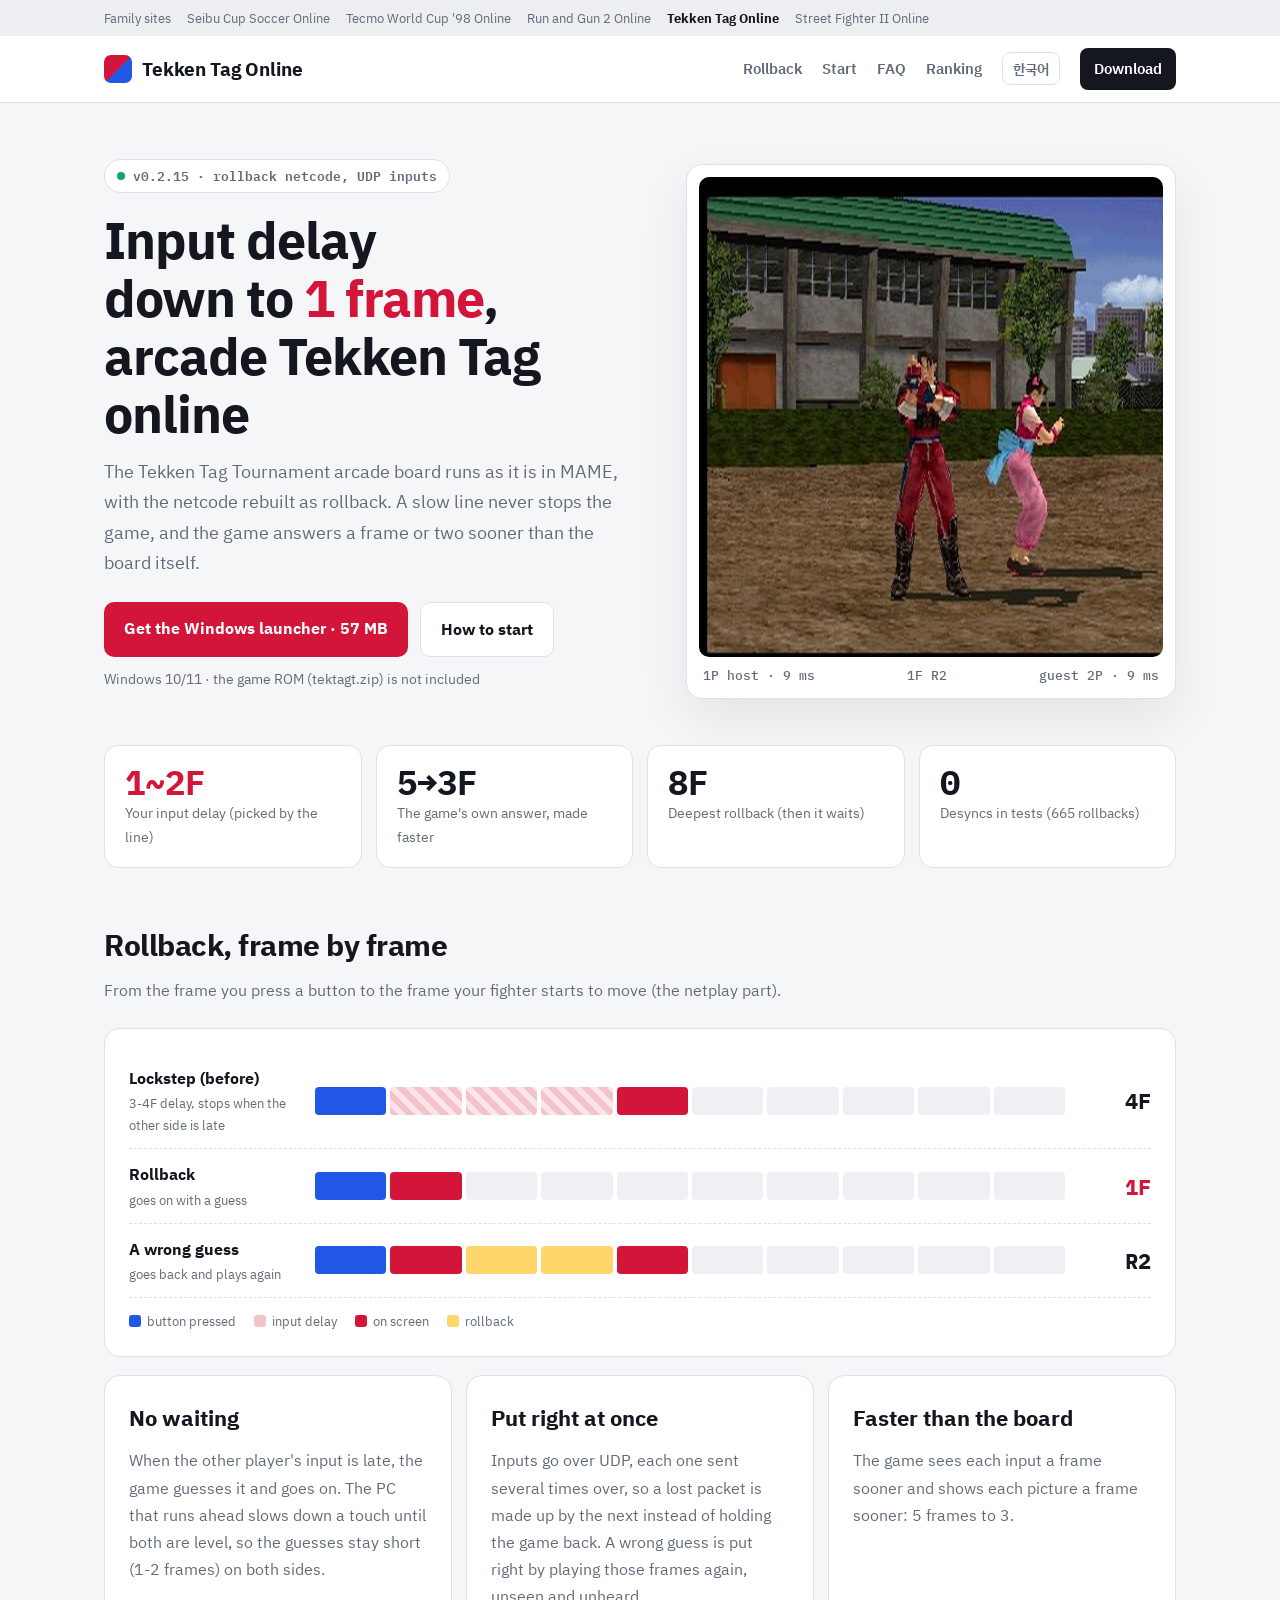
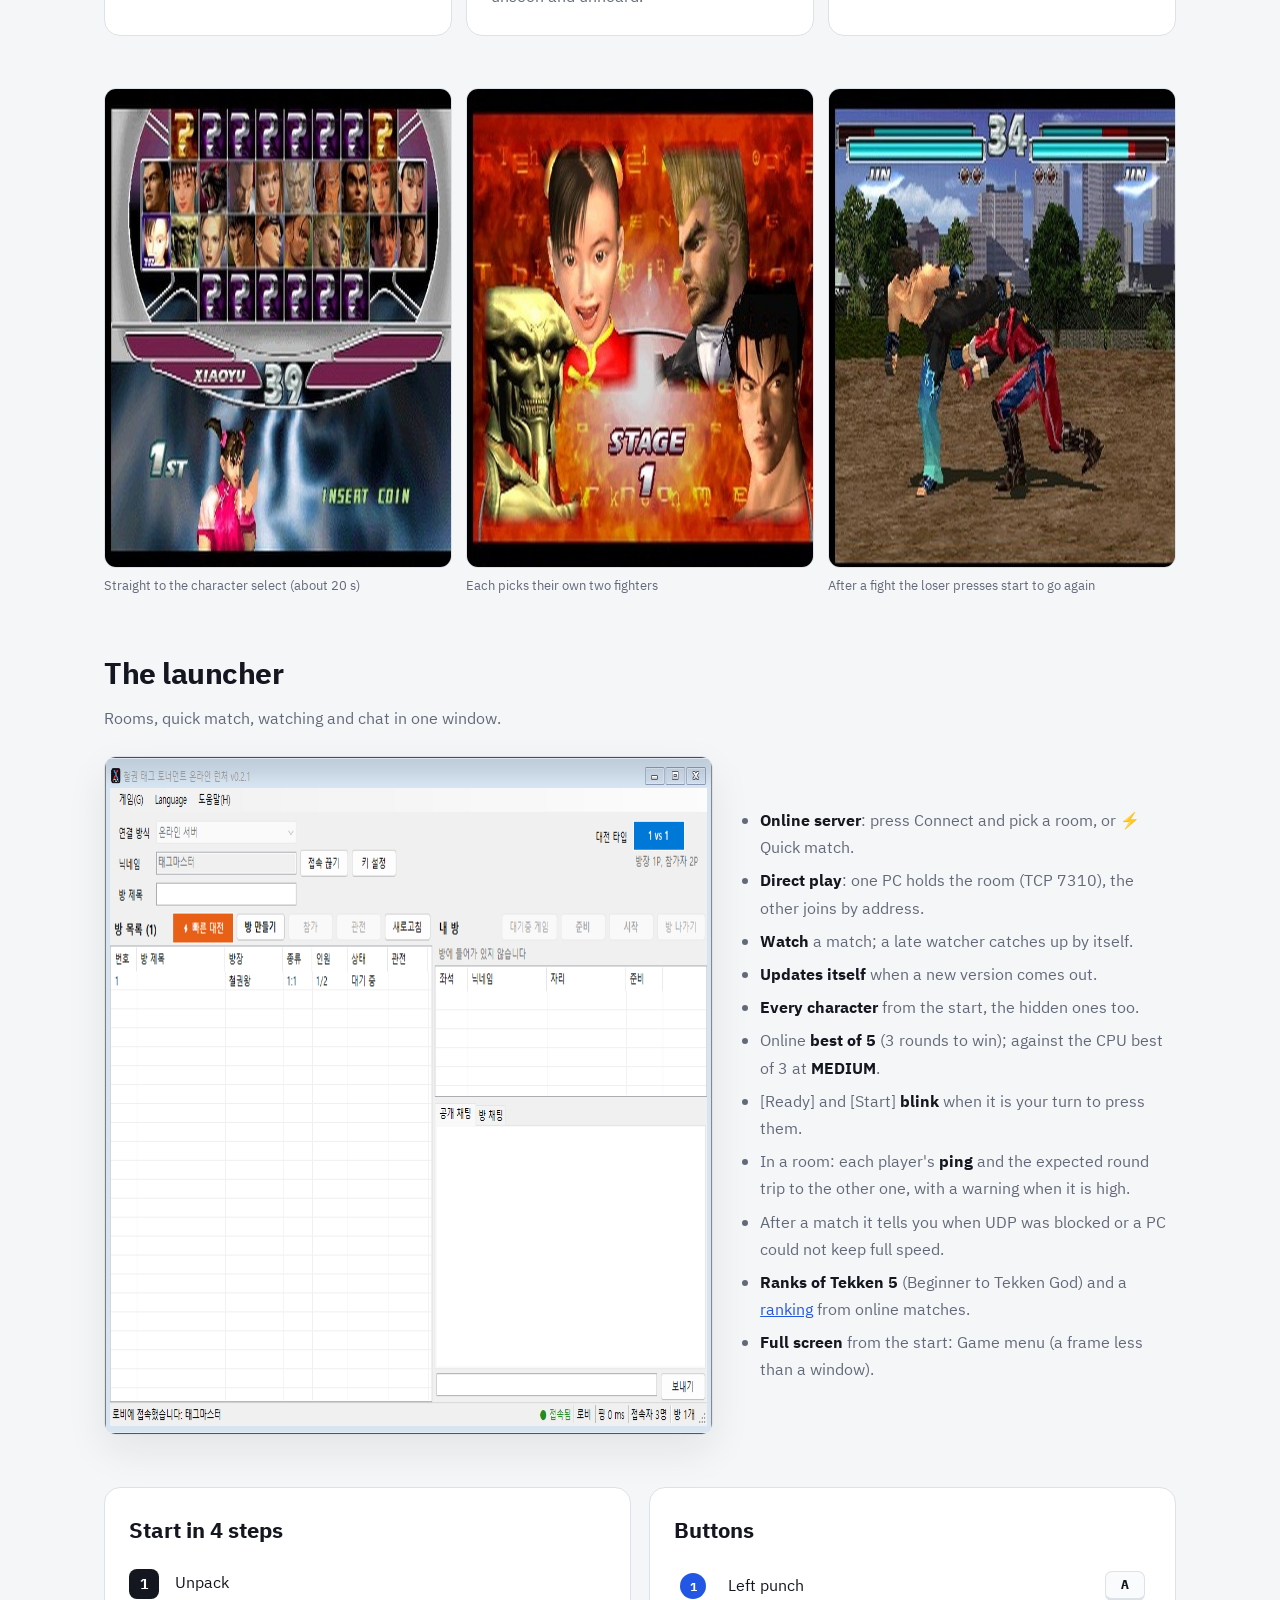
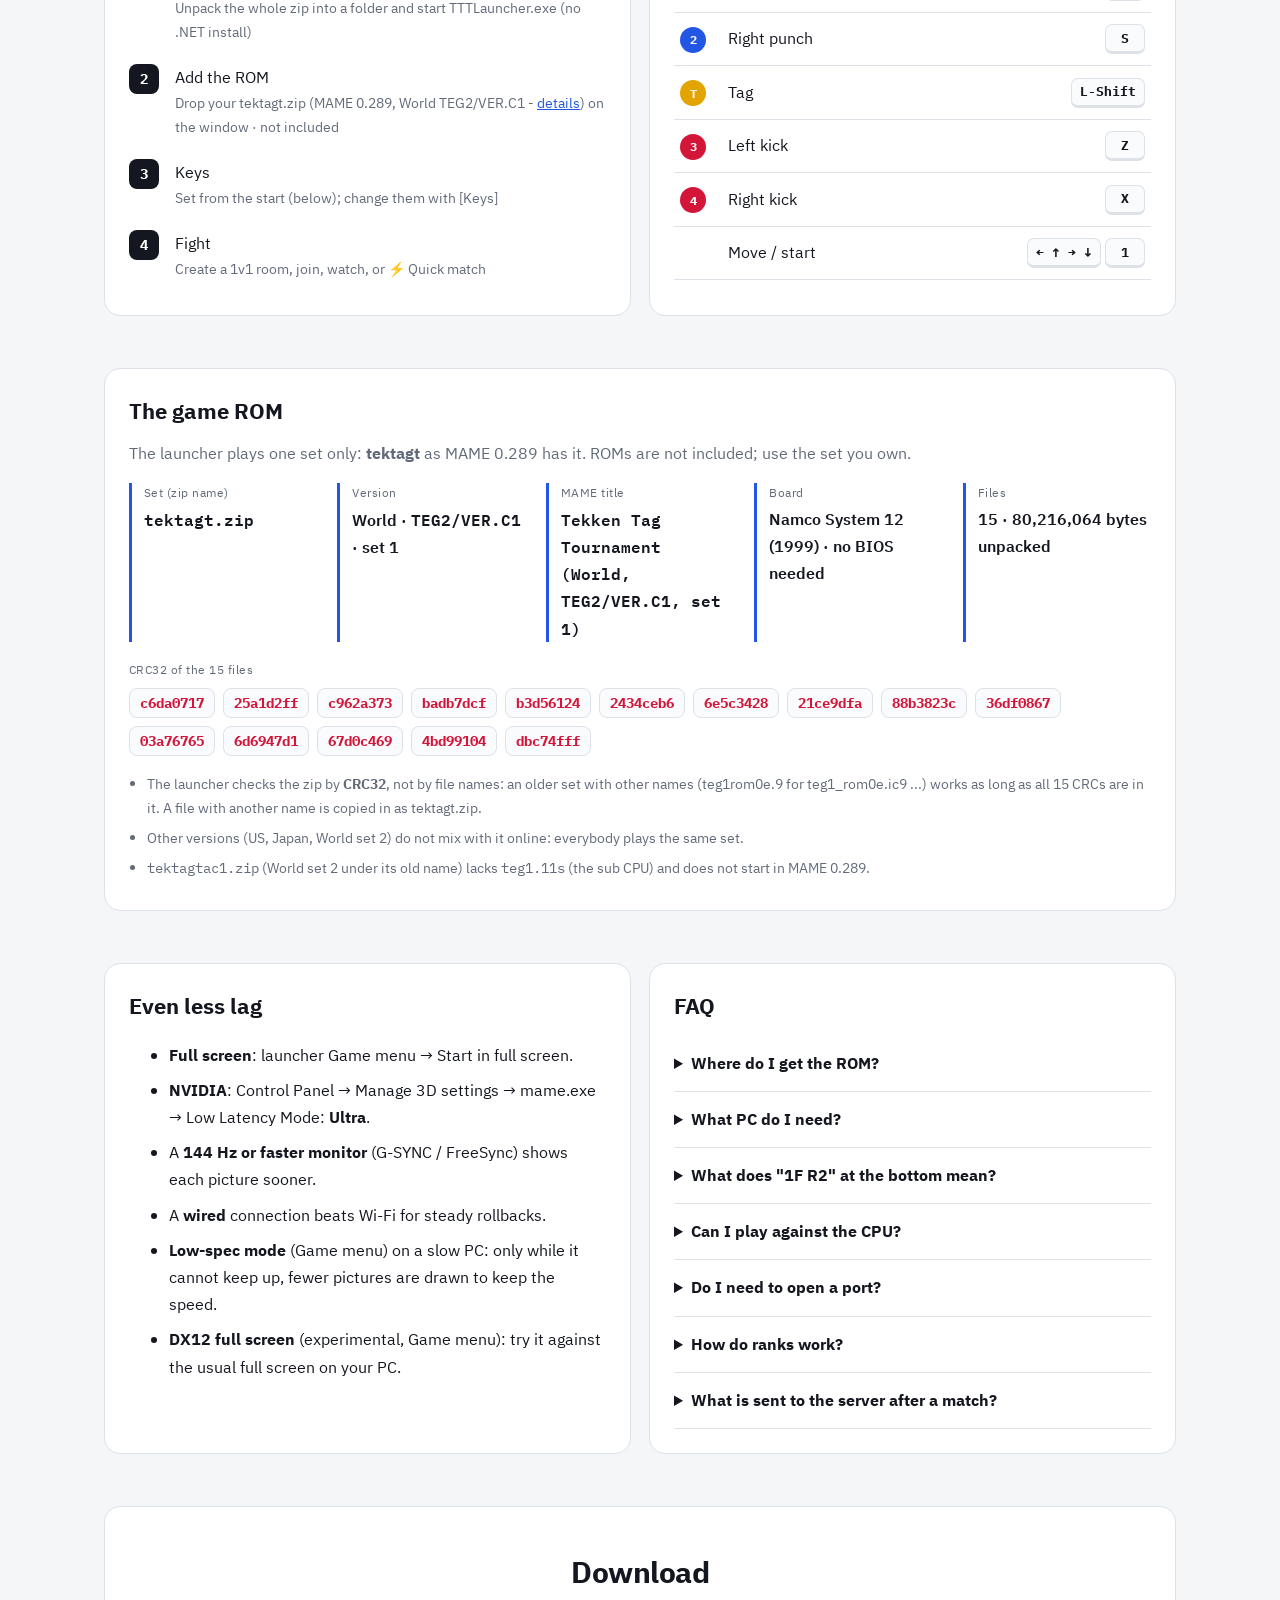
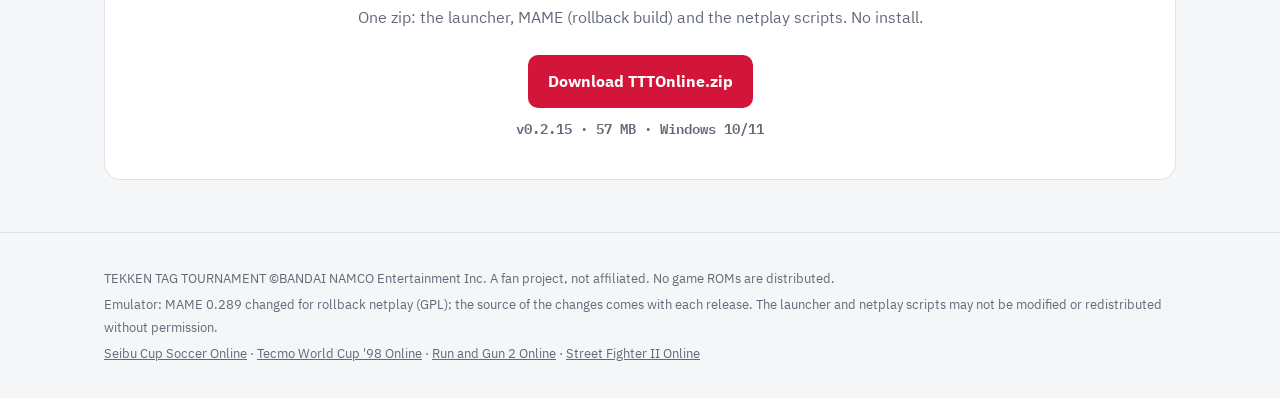
==== commit eb93d953: "v0.2.15: 접속 전에 새 버전 업데이트 Co-Authored-By: Claude Opus 5.5 <noreply@anthropic.com>" ====
--- a/index.html
+++ b/index.html
@@ -34,7 +34,7 @@
 
 <header class="wrap hero">
   <div>
-    <span class="pill"><b></b><span data-en="v0.2.14 · rollback netcode, UDP inputs">v0.2.14 · 롤백 넷코드 · UDP 입력</span></span>
+    <span class="pill"><b></b><span data-en="v0.2.15 · rollback netcode, UDP inputs">v0.2.15 · 롤백 넷코드 · UDP 입력</span></span>
     <h1 data-en="Input delay down to <em>1 frame</em>,<br>arcade Tekken Tag online">입력 지연 <em>1프레임</em>까지,<br>오락실 철권 태그 온라인</h1>
     <p class="lead" data-en="The Tekken Tag Tournament arcade board runs as it is in MAME, with the netcode rebuilt as rollback. A slow line never stops the game, and the game answers a frame or two sooner than the board itself.">철권 태그 토너먼트 기판을 MAME로 그대로 돌리고, 넷코드는 롤백으로 다시 만들었습니다. 상대 회선이 늦어도 게임은 멈추지 않고, 게임 반응도 원래 기판보다 빨라졌습니다.</p>
     <div class="cta">
@@ -158,7 +158,7 @@
   <h2 data-en="Download">다운로드</h2>
   <p class="sub" data-en="One zip: the launcher, MAME (rollback build) and the netplay scripts. No install.">압축 파일 하나에 런처, MAME(롤백 빌드), 넷플레이 스크립트가 들어 있습니다. 설치 없음.</p>
   <a class="btn p dlbtn" href="#download" data-en="Download TTTOnline.zip">TTTOnline.zip 다운로드</a>
-  <div class="size">v0.2.14 · 57 MB · Windows 10/11</div>
+  <div class="size">v0.2.15 · 57 MB · Windows 10/11</div>
   <p class="note" id="dlnote" hidden data-en="The download opens soon.">다운로드는 곧 열립니다.</p>
 </div></div></section>
 
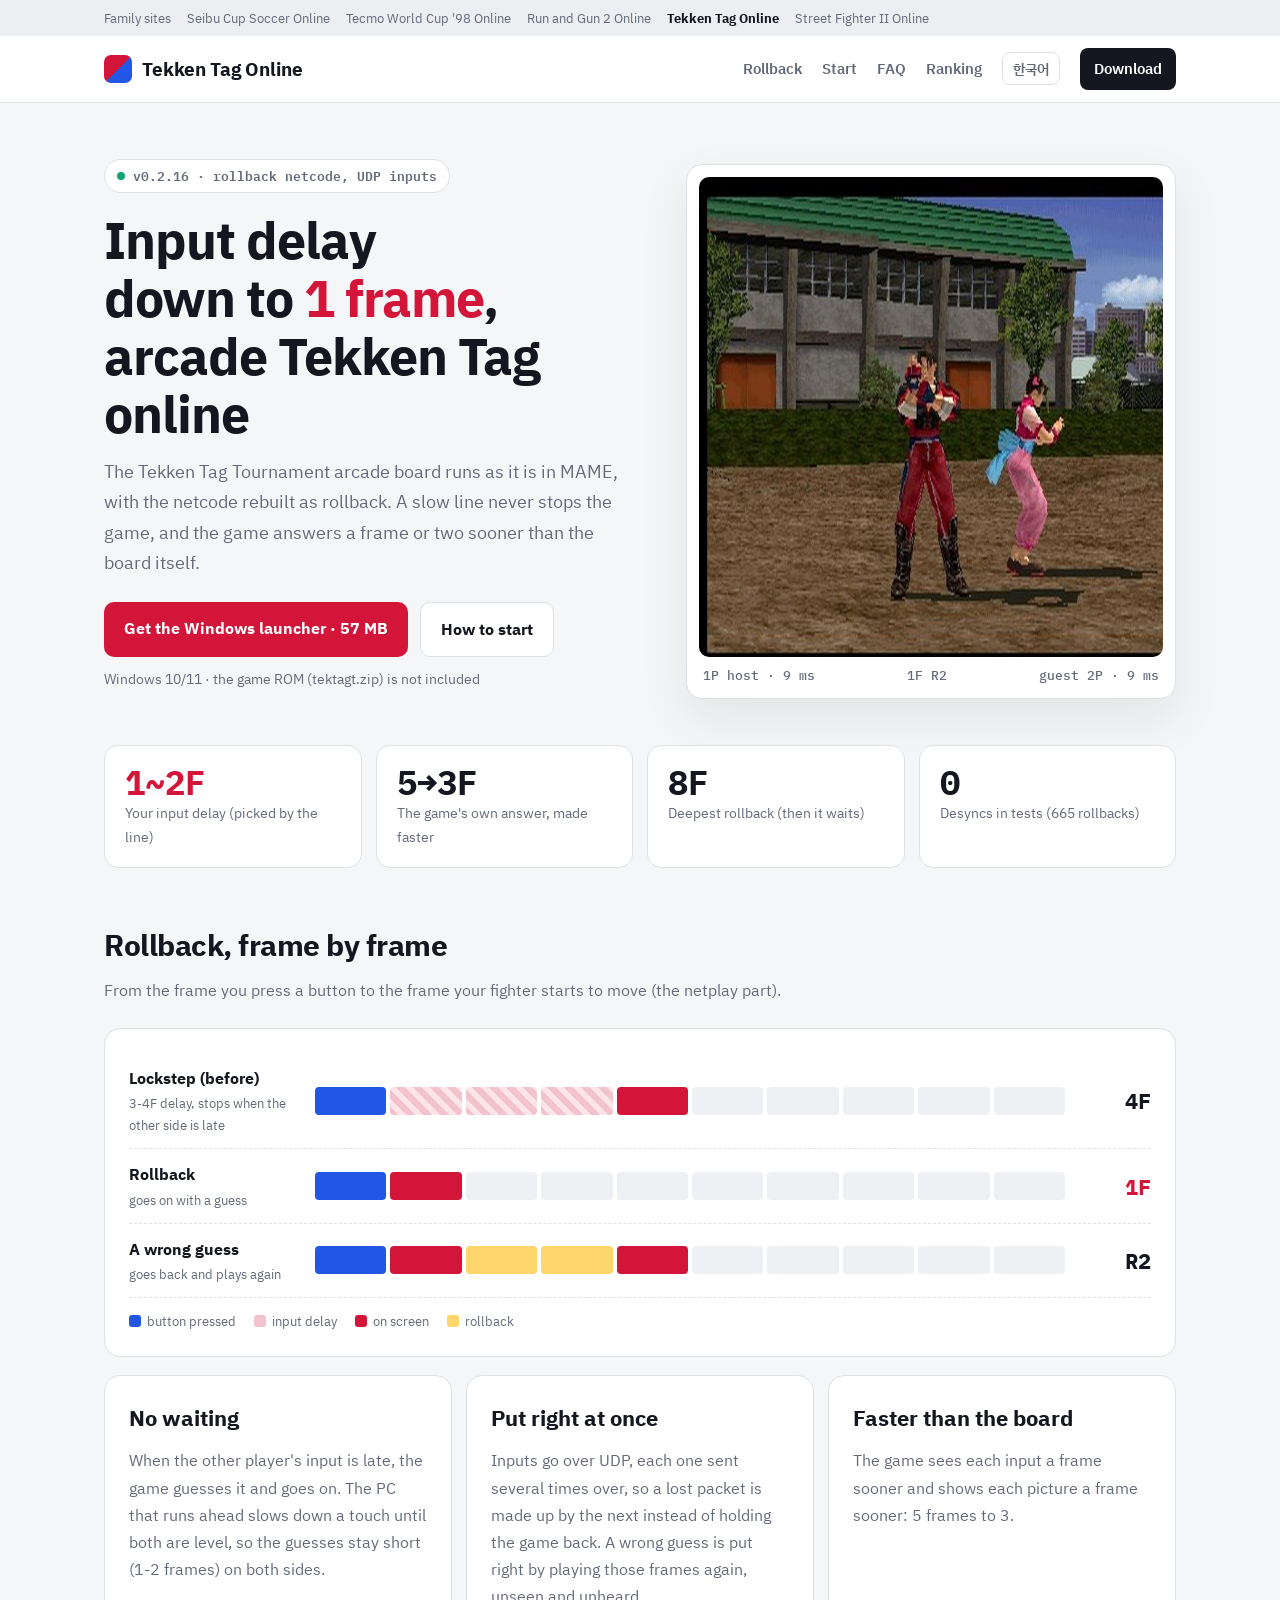
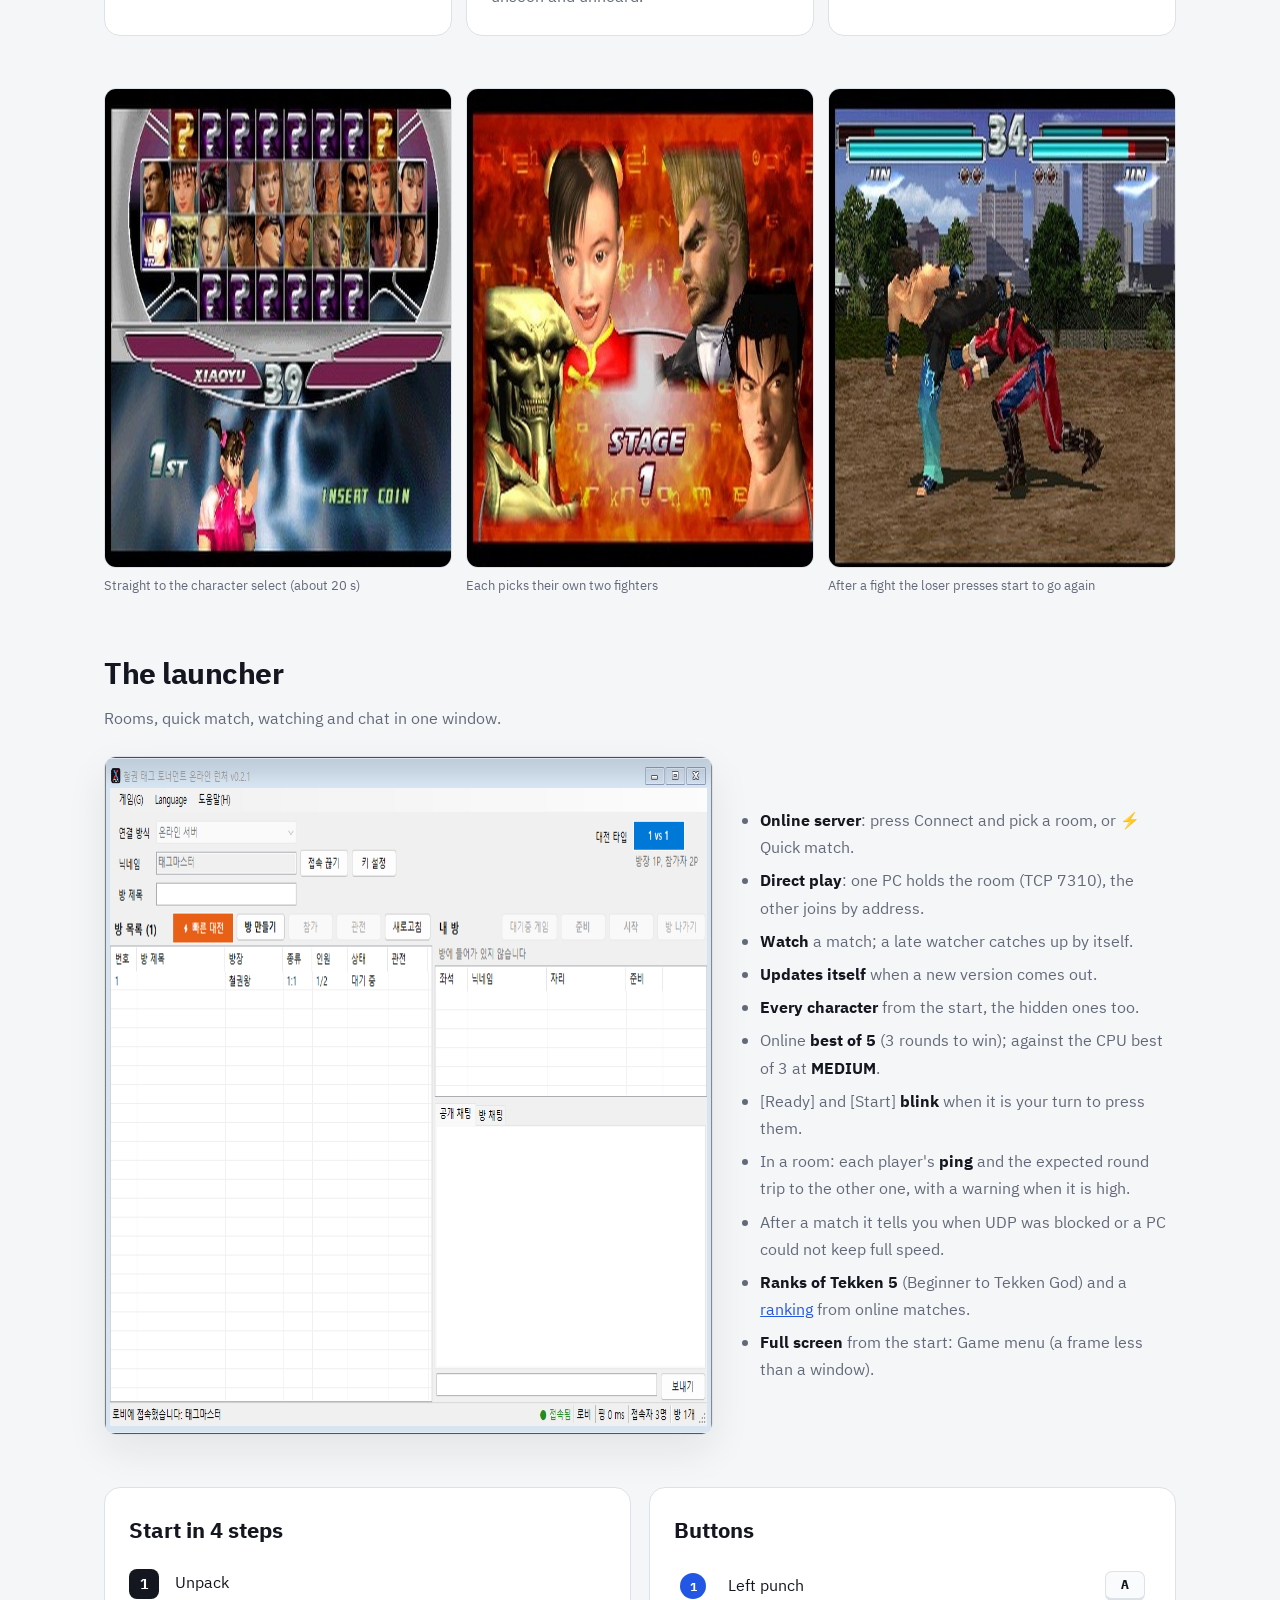
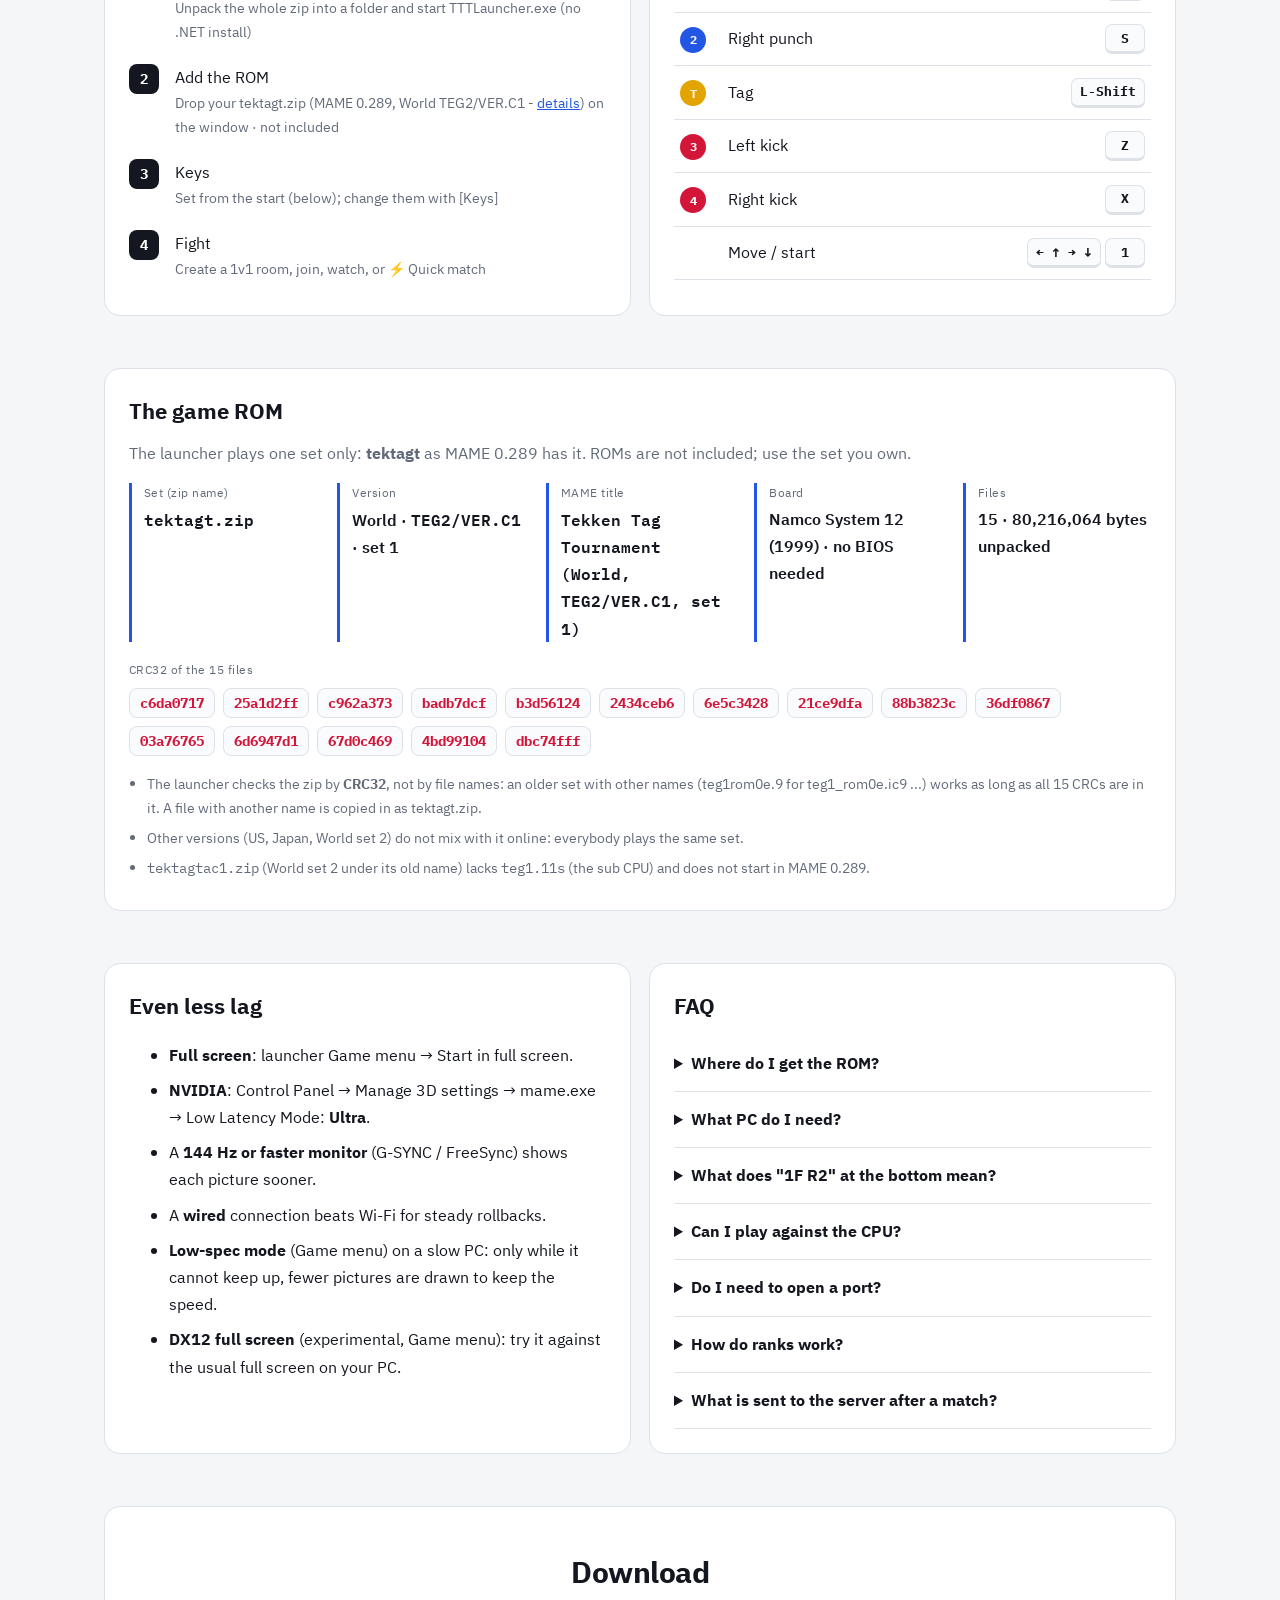
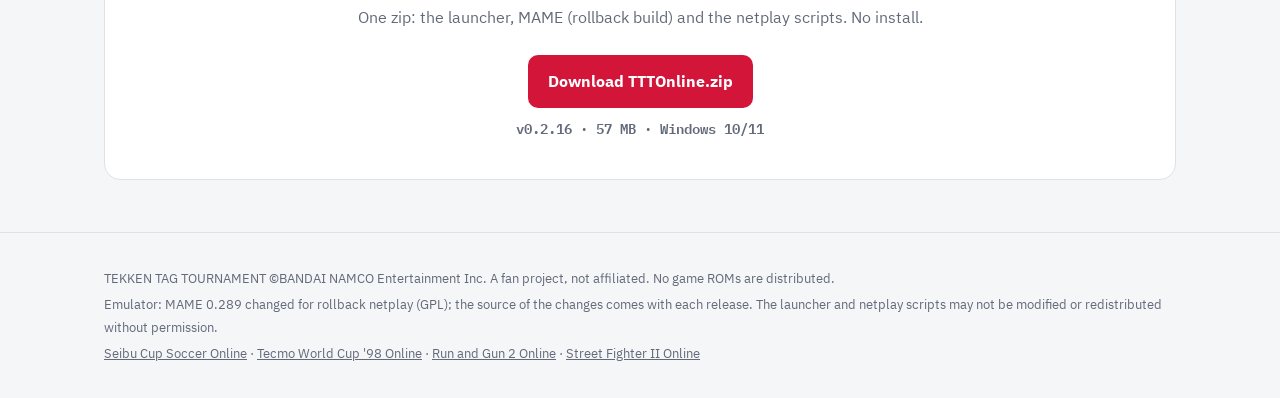
==== commit 39dade73: "Match window comes to the front Co-Authored-By: Claude Opus 5.5 <noreply@anthropic.com>" ====
--- a/index.html
+++ b/index.html
@@ -1,4 +1,4 @@
-﻿<!doctype html>
+<!doctype html>
 <html lang="ko">
 <head>
 <meta charset="utf-8">
@@ -34,7 +34,7 @@
 
 <header class="wrap hero">
   <div>
-    <span class="pill"><b></b><span data-en="v0.2.15 · rollback netcode, UDP inputs">v0.2.15 · 롤백 넷코드 · UDP 입력</span></span>
+    <span class="pill"><b></b><span data-en="v0.2.16 · rollback netcode, UDP inputs">v0.2.16 · 롤백 넷코드 · UDP 입력</span></span>
     <h1 data-en="Input delay down to <em>1 frame</em>,<br>arcade Tekken Tag online">입력 지연 <em>1프레임</em>까지,<br>오락실 철권 태그 온라인</h1>
     <p class="lead" data-en="The Tekken Tag Tournament arcade board runs as it is in MAME, with the netcode rebuilt as rollback. A slow line never stops the game, and the game answers a frame or two sooner than the board itself.">철권 태그 토너먼트 기판을 MAME로 그대로 돌리고, 넷코드는 롤백으로 다시 만들었습니다. 상대 회선이 늦어도 게임은 멈추지 않고, 게임 반응도 원래 기판보다 빨라졌습니다.</p>
     <div class="cta">
@@ -158,7 +158,7 @@
   <h2 data-en="Download">다운로드</h2>
   <p class="sub" data-en="One zip: the launcher, MAME (rollback build) and the netplay scripts. No install.">압축 파일 하나에 런처, MAME(롤백 빌드), 넷플레이 스크립트가 들어 있습니다. 설치 없음.</p>
   <a class="btn p dlbtn" href="#download" data-en="Download TTTOnline.zip">TTTOnline.zip 다운로드</a>
-  <div class="size">v0.2.15 · 57 MB · Windows 10/11</div>
+  <div class="size">v0.2.16 · 57 MB · Windows 10/11</div>
   <p class="note" id="dlnote" hidden data-en="The download opens soon.">다운로드는 곧 열립니다.</p>
 </div></div></section>
 
